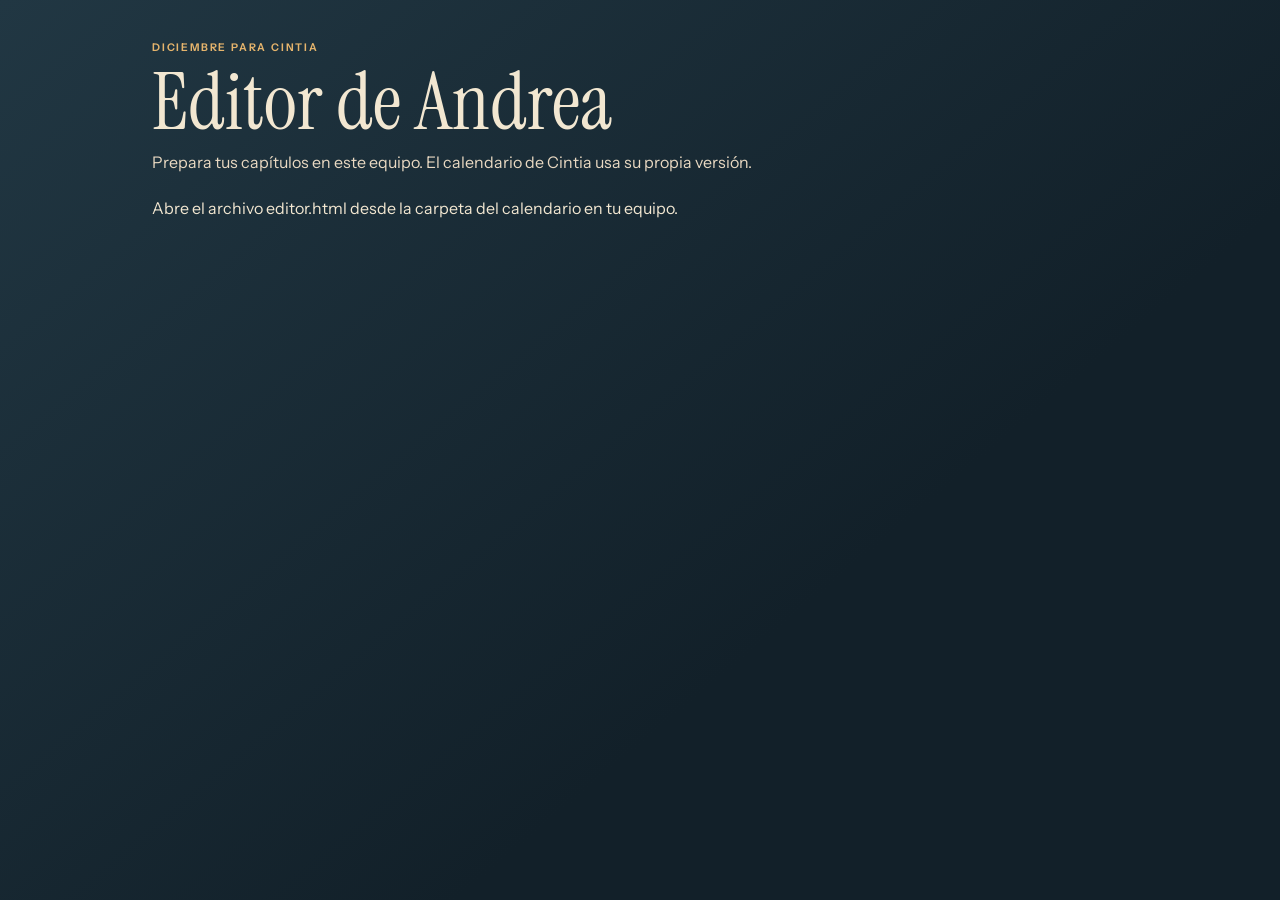
==== CalendarioAdvientoHP/editor.html @ f801d8d7 "Import original Advent calendar project" ====
<!doctype html>
<html lang="es">
<head>
  <meta charset="utf-8">
  <meta name="viewport" content="width=device-width, initial-scale=1">
  <meta name="robots" content="noindex, nofollow">
  <title>Editor de Andrea · Diciembre para Cintia</title>
  <link rel="stylesheet" href="./estilos.css">
  <link rel="stylesheet" href="./experiencias.css">
  <link rel="stylesheet" href="./acabado.css">
  <link rel="stylesheet" href="./editor.css">
  <script defer src="./escape-room.js"></script>
  <script defer src="./calendario-publicado.js"></script>
  <script defer src="./recursos-reto.js"></script>
  <script defer src="./campana-prueba.js"></script>
  <script defer src="./campana-3946.js"></script>
  <script defer src="./retos-avanzados.js"></script>
  <script defer src="./mecanismos.js"></script>
  <script defer src="./experiencias.js"></script>
  <script defer src="./cerradura-transmisiones.js"></script>
  <script defer src="./campana-mecanismos.js"></script>
  <script defer src="./vista-reto.js"></script>
  <script defer src="./editor.js"></script>
</head>
<body class="pagina-editor">
  <main class="editor">
    <header class="cabecera-editor">
      <p class="fecha">Diciembre para Cintia</p>
      <h1>Editor de Andrea</h1>
      <p>Prepara tus capítulos en este equipo. El calendario de Cintia usa su propia versión.</p>
    </header>
    <p id="solo-local" hidden>Abre el archivo editor.html desde la carpeta del calendario en tu equipo.</p>
    <div id="editor-local" hidden>
      <section class="panel-editor">
        <h2 id="espacio-activo">Mis borradores</h2>
        <div class="acciones-editor">
          <button class="control-reto principal" type="button" id="cargar-historia">Cargar historia del huevo · campaña actual</button>
          <button class="control-reto" type="button" id="actualizar-retos-41314">Actualizar días 4, 13 y 14 al nuevo diseño</button>
          <button class="control-reto principal" type="button" id="cargar-campana">Cargar escape room de prueba</button>
          <button class="control-reto principal" type="button" id="cargar-3946">Cargar campaña 3946 · versión 2</button>
          <button class="control-reto principal" type="button" id="cargar-mecanismos">Cargar campaña de mecanismos · versión 3</button>
          <button class="control-reto principal" type="button" id="cargar-caja">Cargar La caja de Adviento · versión 4</button>
          <button class="control-reto principal" type="button" id="cargar-transmisiones">Cargar cerradura de transmisiones · versión 5</button>
          <button class="control-reto" type="button" id="actualizar-dia-8">Aplicar cuadro eléctrico al día 8</button>
          <button class="control-reto" type="button" id="volver-borradores" hidden>Volver a mis borradores</button>
          <button class="control-reto" type="button" id="copiar-dia-uno" hidden>Usar una copia de mi día 1</button>
        </div>
        <label id="selector-copias" hidden>Respaldos importados <select id="copias"></select></label>
      </section>
      <section class="panel-editor" id="experiencias-editor">
        <h2>La caja y el habitante</h2>
        <p>Estas pruebas usan el borrador abierto y guardan su avance por separado del calendario de Cintia.</p>
        <form id="formulario-experiencias">
          <fieldset>
            <legend>La búsqueda del huevo</legend>
            <label><input type="checkbox" name="historiaActiva"> Mostrar la historia al entrar por primera vez</label>
            <label>Título de la introducción <input name="historiaTitulo"></label>
            <label>Texto de la introducción <textarea name="historiaTexto" rows="9"></textarea></label>
            <p class="ayuda">Separa los párrafos con una línea en blanco. La introducción puede releerse sin borrar los retos.</p>
            <label>Botón de la introducción <input name="historiaBoton"></label>
            <label>Revelación tras confirmar el paquete <textarea name="revelacion" rows="2"></textarea></label>
          </fieldset>
          <label><input type="checkbox" name="introduccion"> Mostrar la caja al entrar por primera vez</label>
          <label><input type="checkbox" name="final"> Activar el habitante después del reto del día 24</label>
          <label>Texto de la nota <textarea name="nota" rows="2"></textarea></label>
          <label>Pista del escondite <textarea name="pista" rows="2"></textarea></label>
          <label>Código de confirmación del paquete <input name="codigo" required></label>
          <label>Mensaje final <input name="mensaje"></label>
          <label><input type="checkbox" name="permitirNombre"> Permitir poner nombre a la criatura</label>
          <button class="control-reto" type="submit">Guardar configuración y borrador</button>
        </form>
        <div class="acciones-editor">
          <button class="control-reto" type="button" id="probar-introduccion">Probar introducción</button>
          <button class="control-reto" type="button" id="probar-dia-1">Probar día 1</button>
          <label>Inicio del final <select id="inicio-final"><option value="antes">Antes de introducir la combinación</option><option value="despues">Justo después de acertarla</option><option value="paquete">Confirmación del paquete</option></select></label>
          <button class="control-reto" type="button" id="probar-final">Probar final del día 24</button>
          <button class="control-reto" type="button" id="reiniciar-experiencia">Reiniciar previsualización</button>
          <label><input type="checkbox" id="reducir-movimiento-pruebas"> Reducir movimiento en las pruebas</label>
        </div>
      </section>
      <nav class="dias-editor" aria-label="Elegir capítulo">
        <div id="dias-editor"></div>
        <p id="resumen-capitulos"></p>
      </nav>
      <section class="panel-editor" id="edicion">
        <form id="formulario-editor">
          <div class="encabezado-panel">
            <h2 id="dia-editor"></h2>
            <label class="marcar-listo"><input type="checkbox" name="listo"> Marcar como listo</label>
          </div>
          <label>Título <input name="titulo"></label>
          <label>Instrucciones <textarea name="instrucciones" rows="3"></textarea></label>
          <div class="columnas">
            <label>Tipo de prueba <select name="tipo"></select></label>
            <label>Pregunta (opcional) <input name="pregunta"></label>
          </div>
          <div data-tipo="escrita">
            <label>Respuestas válidas, una por línea <textarea name="respuestas" rows="3"></textarea></label>
            <p class="ayuda">Los códigos conservan los ceros iniciales. Se admiten variaciones de tildes, mayúsculas y espacios.</p>
          </div>
          <div data-tipo="opciones" hidden>
            <label>Opciones, una por línea <textarea name="opciones" rows="3"></textarea></label>
            <label>Opción correcta <select name="correcta"></select></label>
          </div>
          <div data-tipo="ordenar" hidden>
            <label>Piezas en el orden correcto, una por línea <textarea name="orden" rows="4"></textarea></label>
          </div>
          <div data-tipo="combinacion" hidden>
            <label>Combinación válida <input name="combinacion" spellcheck="false"></label>
          </div>
          <div id="configuracion-especial" hidden>
            <div id="parametros-juego"></div>
            <label>Configuración del juego (JSON) <textarea name="configuracion" rows="12" spellcheck="false"></textarea></label>
            <p class="ayuda">Edita las fichas, filas, movimientos, palabra o frase, fallos, valores lunares, agujeros o fotogramas. Las posiciones iniciales del ahorcado empiezan en 0. Los agujeros y soluciones de nonograma usan 1 y 0. Las pistas del nonograma se generan al previsualizar.</p>
            <label>Respuestas válidas para este juego, una por línea <textarea id="respuestas-especiales" rows="2"></textarea></label>
          </div>
          <label>Normalización de la respuesta <select name="normalizacion"><option value="">Texto habitual</option><option value="frase">Ignorar también puntuación</option></select></label>
          <details class="detalle-editor">
            <summary>Material de apoyo</summary>
            <label>Dibujo del reto <select name="recursoTipo"></select></label>
            <label id="campo-recurso">Datos del dibujo <textarea name="recursoDatos" rows="4" aria-describedby="ayuda-recurso"></textarea><span class="ayuda" id="ayuda-recurso"></span></label>
            <label>Texto de apoyo <textarea name="apoyo" rows="3"></textarea></label>
            <div class="columnas">
              <label>Ruta de la imagen <input name="imagen" placeholder="./medios/foto.jpg"></label>
              <label>Descripción de la imagen <input name="alt"></label>
            </div>
            <label>Ruta del audio <input name="audio" placeholder="./medios/nota.mp3"></label>
            <label>Transcripción desplegable <textarea name="transcripcion" rows="2"></textarea></label>
            <p class="ayuda">Copia tus archivos en una carpeta junto a index.html. Escribe rutas relativas como las del ejemplo.</p>
          </details>
          <details class="detalle-editor">
            <summary>Pistas y evidencias</summary>
            <label>Pistas, una por línea <textarea name="pistas" rows="4"></textarea></label>
            <p class="ayuda">Se revelan en orden. Usa la última línea para una pista más explícita.</p>
            <div class="columnas">
              <label>Título de la evidencia que se gana <input name="evidenciaTitulo"></label>
              <label>Qué dice la evidencia <textarea name="evidenciaTexto" rows="2"></textarea></label>
            </div>
            <label>Dibujo del cuaderno <select name="evidenciaDibujo"></select></label>
            <label id="campo-evidencia">Datos del dibujo del cuaderno <textarea name="evidenciaDatos" rows="3" aria-describedby="ayuda-evidencia"></textarea><span class="ayuda" id="ayuda-evidencia"></span></label>
            <fieldset class="dependencias">
              <legend>Evidencias que se consultan en este reto</legend>
              <div id="lista-evidencias"></div>
            </fieldset>
          </details>
          <label>Mensaje de acierto <textarea name="acierto" rows="2"></textarea></label>
          <details class="detalle-editor">
            <summary>Historia de este día</summary>
            <label>Contexto previo (en las instrucciones) <textarea name="contexto" rows="2"></textarea></label>
            <label>Transición al resolver <textarea name="transicion" rows="3"></textarea></label>
            <label>Título del descubrimiento importante (opcional) <input name="descubrimientoTitulo"></label>
            <label>Nota del descubrimiento (opcional) <textarea name="descubrimientoTexto" rows="4"></textarea></label>
            <p class="ayuda">La transición sustituye al mensaje de acierto; la llave y la evidencia se presentan una sola vez. El cuaderno guarda la transición y la nota, en orden por día.</p>
          </details>
          <label id="campo-premio" hidden>Premio o escondite <textarea name="premio" rows="3"></textarea></label>
          <ul id="avisos-dia" class="avisos"></ul>
          <div class="acciones-editor">
            <button class="control-reto principal" type="submit">Guardar borrador</button>
            <button class="control-reto" type="button" id="previsualizar">Previsualizar día</button>
          </div>
        </form>
      </section>

      <section class="panel-editor" id="pruebas">
        <h2>Probar la historia</h2>
        <p>Abre la casa con una fecha simulada y un cuaderno de prueba.</p>
        <form id="formulario-prueba" class="acciones-editor">
          <label>Fecha simulada <input id="fecha-prueba" type="date" value="2026-12-01" required></label>
          <button class="control-reto principal" type="submit">Jugar campaña</button>
          <button class="control-reto" type="button" id="reiniciar-prueba">Reiniciar progreso de prueba</button>
        </form>
        <iframe id="casa-prueba" title="Calendario en modo de prueba" hidden></iframe>
      </section>

      <section class="panel-editor">
        <h2>Respaldo y publicación</h2>
        <p>El respaldo guarda textos y rutas. Lleva contigo la carpeta de archivos multimedia.</p>
        <div class="acciones-editor">
          <button class="control-reto" type="button" id="exportar">Exportar respaldo</button>
          <button class="control-reto" type="button" id="importar">Importar respaldo como copia</button>
          <input id="archivo-respaldo" type="file" accept=".json,application/json" hidden>
          <button class="control-reto principal" type="button" id="preparar">Preparar versión para Cintia</button>
        </div>
        <details class="detalle-editor" id="revision-publicacion">
          <summary>Revisar capítulos y dependencias</summary>
          <ul id="avisos-publicacion" class="avisos"></ul>
        </details>
        <details class="detalle-editor">
          <summary>Respaldo en texto</summary>
          <p>También puedes copiar el respaldo o pegar uno para importarlo como copia.</p>
          <button class="control-reto" type="button" id="ver-respaldo">Mostrar respaldo actual</button>
          <label>Contenido del respaldo <textarea id="texto-respaldo" rows="6" spellcheck="false"></textarea></label>
          <button class="control-reto" type="button" id="importar-texto">Importar este texto como copia</button>
        </details>
      </section>

      <p id="estado-editor" class="estado-editor" role="status"></p>

      <dialog id="vista-previa" aria-labelledby="titulo-vista">
        <form class="barra-tarjeta" method="dialog">
          <span class="fecha" id="dia-vista"></span>
          <button class="cerrar" aria-label="Cerrar vista previa" autofocus>×</button>
        </form>
        <h2 id="titulo-vista"></h2>
        <div id="contenido-vista"></div>
      </dialog>
    </div>
  </main>
</body>
</html>
---- CalendarioAdvientoHP/estilos.css ----
@font-face {
  font-family: "Instrument Serif";
  src: url("./fuentes/instrument-serif.ttf") format("truetype");
  font-display: swap;
}

@font-face {
  font-family: "Instrument Serif";
  src: url("./fuentes/instrument-serif-italica.ttf") format("truetype");
  font-style: italic;
  font-display: swap;
}

@font-face {
  font-family: "Instrument Sans";
  src: url("./fuentes/instrument-sans.ttf") format("truetype");
  font-weight: 400 700;
  font-display: swap;
}

:root {
  color-scheme: dark;
  --noche: #111d29;
  --marfil: #f4e6cf;
  --ambar: #f4c17c;
  --verde: #253d36;
  --tinta: #252a23;
  --serif: "Instrument Serif", Georgia, serif;
  --sans: "Instrument Sans", system-ui, sans-serif;
  --fibra: repeating-linear-gradient(105deg, #fff07a0c 0 1px, transparent 1px 5px, #1d140a0d 5px 6px, transparent 6px 11px);
  --giro: cubic-bezier(.21, .75, .22, 1);
}

* { box-sizing: border-box; }
[hidden] { display: none !important; }

body {
  min-height: 100svh;
  margin: 0;
  color: var(--marfil);
  background:
    radial-gradient(ellipse at 70% 27%, #324352 0%, transparent 57%),
    linear-gradient(145deg, #172533, #101922 74%);
  font: 1rem/1.55 var(--sans);
}

button { font: inherit; color: inherit; cursor: pointer; }

button:focus-visible, a:focus-visible, summary:focus-visible {
  outline: 2px solid #f8d093;
  outline-offset: 4px;
}

h1, h2, p { margin: 0; }
h1, h2 { font-family: var(--serif); font-weight: 400; }

.fecha {
  font-size: .66rem;
  font-weight: 650;
  letter-spacing: .17em;
  text-transform: uppercase;
}

#portada {
  min-height: 100svh;
  display: grid;
  place-content: center;
  justify-items: center;
  gap: clamp(2.25rem, 6vh, 3.5rem);
  padding: 5rem 1.125rem 4rem;
  overflow: hidden;
  background:
    radial-gradient(circle at 16% 20%, #f5e6bc9c 0 1px, transparent 1.5px),
    radial-gradient(circle at 78% 16%, #e7c9876e 0 1px, transparent 1.5px),
    radial-gradient(circle at 84% 71%, #f5e6bc80 0 1px, transparent 1.5px),
    radial-gradient(circle at 26% 80%, #e7c9876e 0 1px, transparent 1.5px);
}

.sobre {
  position: relative;
  display: grid;
  place-items: center;
  isolation: isolate;
  width: min(31rem, calc(100vw - 2.25rem));
  aspect-ratio: 1.63;
  perspective: 56rem;
  border: 1px solid #c5a87d;
  border-radius: 2px;
  background: var(--fibra), linear-gradient(150deg, #b09570, #e3ca9f);
  box-shadow: 0 1px 0 #563e28, 0 1.35rem 2.5rem #070b11a8;
  transition: transform 560ms var(--giro), opacity 270ms ease 350ms;
}

.sobre > div { position: absolute; inset: 0; }

.sobre .sobre-luz {
  inset: 4% -12% 10%;
  border-radius: 50%;
  opacity: 0;
  z-index: -1;
  background: #ffbd64;
  filter: blur(2.3rem);
  transition: transform 510ms var(--giro), opacity 420ms ease;
}

.sobre .sobre-carta {
  inset: 9% 8% 7%;
  border: 1px solid #f1d6ac;
  background: var(--fibra), linear-gradient(180deg, #fff6df, #ecd5ad);
  transition: transform 520ms var(--giro) 85ms;
}

.sobre-pliegues {
  background: var(--fibra),
    linear-gradient(122deg, #d4ba94, #ecd6b3 54%, #dbc099);
  clip-path: polygon(0 0, 50% 56%, 100% 0, 100% 100%, 0 100%);
}

.sobre-pliegues::after {
  content: "";
  position: absolute;
  inset: 0;
  background: linear-gradient(155deg, #f5e5ca, #e3c6a1 72%, #dcb993);
  clip-path: polygon(0 100%, 50% 30%, 100% 100%);
}

.sobre-solapa {
  transform-origin: center top;
  background: var(--fibra), linear-gradient(180deg, #ebd7b6, #d8b78b);
  clip-path: polygon(0 0, 100% 0, 100% 4%, 52% 63%, 48% 63%, 0 4%);
  transition: transform 560ms var(--giro);
}

.sobre .sobre-frente {
  inset: auto 0 12%;
  display: grid;
  justify-items: center;
  color: #3e3026;
  transition: opacity 220ms ease;
}

.sello {
  display: grid;
  place-items: center;
  width: clamp(1.7rem, 7vw, 2.7rem);
  aspect-ratio: 1;
  border: 1px solid #86433c;
  border-radius: 47% 52% 49% 46%;
  background: radial-gradient(circle at 42% 28%, #9d5148, #63312f);
  box-shadow: inset 0 0 0 3px #e59c6e24, 0 2px 3px #60382661;
  color: #f9d8a3;
  font-size: clamp(.9rem, 3vw, 1.3rem);
}

.sobre h1 { font-size: clamp(2.25rem, 10vw, 4.5rem); line-height: 1.08; }

.boton {
  display: flex;
  align-items: center;
  gap: .85rem;
  min-height: 3rem;
  padding: .6rem 1.05rem .6rem 1.2rem;
  border: 1px solid #c39a68;
  border-radius: 2px;
  background: #162430;
  color: #fff0d6;
  transition: background 160ms ease, opacity 240ms ease, transform 240ms ease;
}

.boton:hover { background: #283b46; }
.boton span { color: var(--ambar); }

.abriendo .sobre { transform: translateY(.6rem) scale(1.035); opacity: 0; }
.abriendo .sobre-solapa { transform: rotateX(171deg); }
.abriendo .sobre-carta { transform: translateY(-57%); }
.abriendo .sobre-luz { transform: scale(1.45); opacity: .76; }
.abriendo .sobre-frente { opacity: 0; }
.abriendo .boton { opacity: 0; transform: translateY(.4rem); pointer-events: none; }

#calendario {
  width: min(76rem, 100%);
  margin-inline: auto;
  padding: clamp(2rem, 6vw, 4.5rem) clamp(.75rem, 4vw, 3rem) 2rem;
  animation: aparecer 460ms var(--giro) both;
}

@keyframes aparecer {
  from { opacity: 0; transform: translateY(.7rem); }
  to { opacity: 1; transform: none; }
}

.introduccion { max-width: 34rem; margin: 0 auto 1.6rem; padding-inline: .45rem; }

.introduccion h1 {
  margin: .42rem 0 .8rem;
  font-size: clamp(3.25rem, 11vw, 6.65rem);
  line-height: .91;
  letter-spacing: -.025em;
}

.introduccion h1:focus { outline: none; }
.introduccion em { color: #edc58f; font-weight: 400; }

.escena {
  isolation: isolate;
  position: relative;
  width: min(100%, 39rem);
  margin: 0 auto;
  padding: 1.2rem clamp(.72rem, 4vw, 2.7rem) 1.9rem;
  background:
    radial-gradient(circle at 17% 5%, #f7e8c1be 0 1px, transparent 1.5px),
    radial-gradient(circle at 88% 15%, #f7e8c1a6 0 1px, transparent 1.5px),
    radial-gradient(circle at 55% 2%, #e5d4aeab 0 1px, transparent 1.5px),
    radial-gradient(circle at 6% 30%, #f7e8c18c 0 1px, transparent 1.5px);
}

.luna {
  position: absolute;
  z-index: -2;
  top: 0;
  right: 9%;
  width: clamp(2.55rem, 8vw, 4.25rem);
  aspect-ratio: 1;
  border-radius: 50%;
  background: var(--fibra), radial-gradient(circle at 38% 26%, #f0dcaf, #b8a882);
  box-shadow: 0 0 2rem #e4c98a36;
}

.casa { position: relative; }
.tejado { position: relative; height: clamp(5.3rem, 17vw, 10.2rem); margin-inline: -.65rem; }

.chimenea {
  position: absolute;
  z-index: -1;
  top: 19%;
  left: 20%;
  width: 8%;
  height: 66%;
  border-top: .28rem solid #f1e3ca;
  background: var(--fibra), repeating-linear-gradient(#714b46 0 .6rem, #543835 .6rem .67rem);
  box-shadow: inset .23rem 0 #e1a77d45, .25rem .1rem 0 #0d181d66;
}

.fronton {
  position: absolute;
  inset: 0;
  display: grid;
  place-items: end center;
  padding-bottom: .8rem;
  background: #eddfc6;
  clip-path: polygon(50% 0, 100% 92%, 100% 100%, 0 100%, 0 92%);
}

.fronton::before, .fronton::after {
  content: "";
  position: absolute;
  clip-path: polygon(50% 0, 100% 100%, 0 100%);
}

.fronton::before {
  inset: .48rem .8rem .25rem;
  background: #95684d;
}

.fronton::after {
  inset: .9rem 1.8rem .55rem;
  background: var(--fibra),
    repeating-linear-gradient(0deg, #3c262b00 0 .48rem, #2a1e2a4d .49rem .54rem),
    linear-gradient(130deg, #764d4a, #4c333b);
}

.fronton span {
  position: relative;
  z-index: 1;
  width: clamp(1.85rem, 7vw, 3.2rem);
  aspect-ratio: 1;
  border: 3px solid #cfa777;
  border-radius: 50%;
  background: linear-gradient(0deg, transparent 47%, #a67751 47% 54%, transparent 54%),
    linear-gradient(90deg, transparent 47%, #a67751 47% 54%, transparent 54%),
    radial-gradient(circle at 42% 62%, #e2a255, #634b3f 79%);
  box-shadow: 0 2px 0 #37232a, 0 0 0 2px #392a2b;
}

.fachada {
  position: relative;
  padding: clamp(.6rem, 2.5vw, 1.4rem) clamp(.53rem, 3vw, 1.75rem) .75rem;
  border: 1px solid #ad896a;
  border-top: .32rem solid #f0e1c7;
  border-bottom: .4rem solid #a7876c;
  background: var(--fibra),
    linear-gradient(90deg, #f1cf9522, transparent 14% 85%, #101b15a6),
    repeating-linear-gradient(0deg, #283e37 0 .65rem, #172d28 .66rem .7rem);
  box-shadow: inset 0 .32rem 0 #7e6850, 0 .75rem 2rem #070d137d;
}

.fachada::before, .fachada::after {
  content: "";
  pointer-events: none;
  position: absolute;
  top: .28rem;
  bottom: 0;
  width: .29rem;
  background: repeating-linear-gradient(0deg, #c5a17c00 0 .68rem, #c5a17c30 .68rem .73rem),
    linear-gradient(90deg, #96765b, #c4a580 50%, #5a4c3c);
}

.fachada::before { left: 0; }
.fachada::after { right: 0; }

.puertas {
  display: grid;
  grid-template-columns: repeat(4, minmax(0, 1fr));
  gap: clamp(.65rem, 2.5vw, 1.1rem) clamp(.35rem, 2.1vw, 1rem);
}

.ventana {
  --borde: #d2ac80;
  --hoja: #375249;
  --cristal: #795b40;
  --cristal-borde: #4d4433;
  position: relative;
  isolation: isolate;
  align-self: end;
  display: grid;
  place-items: center;
  min-width: 44px;
  min-height: 44px;
  height: clamp(3.05rem, 10vw, 4.4rem);
  padding: 0;
  border: 1px solid var(--borde);
  border-radius: .95rem .95rem 2px 2px;
  color: #fff4db;
  background: #1b2522;
  box-shadow: inset 0 0 0 2px #5a4939, 0 3px 3px #101c19b0;
  perspective: 20rem;
}

.ventana::after {
  content: "";
  position: absolute;
  inset: auto -2px -4px;
  height: 4px;
  border-radius: 2px 2px 0 0;
  background: linear-gradient(#eddec2 0 53%, #a78867 54% 80%, #634e3f 81%);
  pointer-events: none;
}

.hueco, .hojas { position: absolute; inset: 3px; border-radius: inherit; }
.hueco {
  background: radial-gradient(ellipse at 50% 64%, #fff0b7 0%, #f5ab52 53%, #6d412c);
  opacity: .35;
  transition: opacity 350ms ease;
}

.hojas { display: flex; }
.hojas span {
  width: 100%;
  border: 2px solid var(--hoja);
  border-radius: inherit;
  transform-origin: left center;
  background:
    linear-gradient(90deg, transparent 47%, #e7c69539 47% 53%, transparent 53%),
    linear-gradient(0deg, transparent 48%, #e7c6953a 48% 53%, transparent 53%),
    radial-gradient(ellipse at 48% 58%, var(--cristal), var(--cristal-borde));
  box-shadow: inset 0 0 0 1px #ccad865c, 1px 1px 2px #0d1513aa;
  transition: transform 455ms var(--giro);
}

.numero {
  z-index: 1;
  display: grid;
  place-items: center;
  min-width: 1.56rem;
  height: 1.56rem;
  padding-inline: .15rem;
  border: 1px solid #caa97d8f;
  border-radius: 2px;
  background: #24342e;
  font-size: clamp(.94rem, 3vw, 1.08rem);
  font-weight: 650;
  font-variant-numeric: tabular-nums;
  line-height: 1;
  pointer-events: none;
  transition: opacity 200ms ease;
}

.estado {
  z-index: 1;
  position: absolute;
  top: 0;
  right: 2px;
  color: #fff3d3;
  font-size: .71rem;
  line-height: 1;
  text-shadow: 0 1px 2px #1b1814, 0 0 3px #1b1814;
  pointer-events: none;
}

.ventana[data-estado="futura"] {
  --borde: #9d8971;
  --hoja: #31413e;
  --cristal: #263739;
  --cristal-borde: #16252b;
  cursor: default;
}

.ventana[data-estado="futura"] .numero { border-style: dashed; color: #ece3d0; }
.ventana[data-estado="abierta"] { --cristal: #a56d40; --cristal-borde: #745236; }
.ventana[data-estado="destacada"] { --cristal: #ffcc7e; --cristal-borde: #ad683a; --borde: #f4d29d; }

@media (hover: hover) {
  .ventana:enabled:hover { --borde: #ffe3ab; --cristal: #dca163; }
}

.ventana.girada { z-index: 2; }
.girada .hojas span { transform: rotateY(-113deg); }
.girada .hueco { opacity: 1; }
.girada .numero, .girada .estado { opacity: 0; }

.ventana:nth-child(21) { grid-column: 1; }
.ventana:nth-child(22) { grid-column: 2 / 4; justify-self: center; width: calc((100% - clamp(.35rem, 2.1vw, 1rem)) / 2); }
.ventana:nth-child(23) { grid-column: 4; }

.ventana.portal {
  grid-column: 2 / 4;
  justify-self: center;
  width: min(100%, 9.75rem);
  height: clamp(4.5rem, 16vw, 7.1rem);
  --hoja: #603934;
  --borde: #d0a676;
  border: 3px double var(--borde);
  border-radius: 46% 46% 2px 2px / 35% 35% 2px 2px;
}

.portal .hojas span { width: 50%; border-radius: 75% 0 0 2px / 38% 0 0 2px; border-width: 3px; }
.portal .hojas span:last-child { border-radius: 0 75% 2px 0 / 0 38% 2px 0; transform-origin: right center; }
.portal .numero { background: #683e37; }
.portal.girada .hojas span:last-child { transform: rotateY(113deg); }
.portal .hueco { box-shadow: 0 0 1.6rem .2rem #fcb46176; }

.escalones {
  width: min(50%, 11rem);
  height: .85rem;
  margin: 0 auto;
  background: repeating-linear-gradient(0deg, #8a725e 0 2px, #d2bea2 2px 5px);
  clip-path: polygon(9% 0, 91% 0, 100% 100%, 0 100%);
}

.suelo {
  position: absolute;
  z-index: -2;
  inset: auto 0 1rem;
  height: 1.4rem;
  border-radius: 50%;
  background: linear-gradient(180deg, #b6c5c3, #566c72);
  box-shadow: 0 .35rem 0 #2e444e, 0 .7rem 2rem #0b141c;
}

.abeto {
  position: absolute;
  z-index: -1;
  bottom: 1.6rem;
  width: clamp(1.6rem, 7vw, 4rem);
  height: clamp(4rem, 17vw, 9rem);
  background: var(--fibra), linear-gradient(100deg, #50665b, #233a34 62%, #162b25);
  clip-path: polygon(50% 0, 76% 35%, 66% 34%, 89% 64%, 77% 63%, 100% 92%, 57% 97%, 57% 100%, 44% 100%, 44% 96%, 0 92%, 23% 63%, 11% 64%, 34% 34%, 24% 35%);
}

.abeto-izquierdo { left: 0; }
.abeto-derecho { right: 0; transform: scale(.78); transform-origin: bottom right; }

.modal-abierto { overflow: hidden; }

dialog {
  width: min(calc(100% - 1.5rem), 34rem);
  max-height: min(calc(100% - 1.5rem), 48rem);
  padding: 0 clamp(1.05rem, 5vw, 2.2rem) clamp(1.4rem, 5vw, 2.2rem);
  border: 1px solid #b39972;
  border-radius: 4px;
  background: var(--fibra), linear-gradient(128deg, #fff4db, #eedcbd);
  color: var(--tinta);
  color-scheme: light;
  box-shadow: 0 .95rem 3rem #0a1119b0, inset 0 0 0 5px #a87f5224;
  overscroll-behavior: contain;
}

dialog[open] {
  animation: sacar-tarjeta 350ms var(--giro) both;
}

dialog::backdrop { background: #09131bcc; animation: velar 350ms ease both; }
.tarjeta-final::backdrop { background: radial-gradient(ellipse at center, #623e2ba6, #111923dd); }

@keyframes velar { from { opacity: 0; } to { opacity: 1; } }
@keyframes sacar-tarjeta {
  from { opacity: 0; transform: translate(var(--origen-x, 0), var(--origen-y, 0)) scale(.15); }
  to { opacity: 1; transform: none; }
}

.barra-tarjeta {
  position: sticky;
  inset-block-start: 0;
  z-index: 2;
  display: flex;
  justify-content: space-between;
  align-items: center;
  gap: .5rem;
  margin: 0 -.3rem .3rem;
  padding: .6rem .3rem .3rem;
  background: #faebd0;
}

.limite-foco {
  position: absolute;
  width: 1px;
  height: 1px;
  overflow: hidden;
  clip-path: inset(50%);
  pointer-events: none;
}

dialog .fecha { color: #745139; }
dialog h2 { margin-bottom: .75rem; color: #463025; font-size: clamp(2.4rem, 8vw, 3.7rem); line-height: .95; }
dialog p { white-space: pre-wrap; }
dialog a { color: #653736; text-underline-offset: .15em; }
dialog :focus-visible { outline-color: #793d34; }

.cerrar {
  display: grid;
  place-items: center;
  width: 44px;
  height: 44px;
  padding: 0;
  border: 1px solid #a58566;
  border-radius: 50%;
  background: #faeed7;
  color: #59382f;
  font-size: 1.5rem;
  line-height: 1;
}

#contenido { display: grid; gap: .95rem; overflow-wrap: anywhere; }
.galeria { display: grid; grid-template-columns: repeat(auto-fit, minmax(min(100%, 11rem), 1fr)); gap: .55rem; }
.galeria img { display: block; width: 100%; aspect-ratio: 4 / 3; object-fit: cover; }
dialog audio, dialog video { display: block; width: 100%; min-width: 0; }
dialog details, .pista { padding: .65rem .85rem; border: 1px solid #bc9b77; background: #d9bb8d32; }
dialog details p, .pista p { margin-top: .35rem; }
dialog summary { cursor: pointer; font-weight: 650; }

@media (min-width: 54rem) {
  #calendario {
    display: grid;
    grid-template-columns: minmax(16rem, .79fr) minmax(0, 1.4fr);
    align-items: start;
    column-gap: clamp(1rem, 4vw, 4.5rem);
    padding-top: 3.1rem;
  }
  .introduccion { margin: clamp(3.2rem, 13vh, 8rem) 0 0; }
  .introduccion h1 { font-size: clamp(3.85rem, 7vw, 6.3rem); }
  .introduccion em { font-size: .85em; white-space: nowrap; }
  #abrir-cuaderno { grid-column: 2; }
}

@media (prefers-reduced-motion: reduce) {
  *, *::before, *::after { animation-duration: 0s !important; transition-duration: 0s !important; transition-delay: 0s !important; }
}

/* Retos, llaves y cuaderno */
#abrir-cuaderno { margin-inline: auto; min-height: 44px; }
.ventana[data-estado="sin-llave"] {
  --hoja: #423d40;
  --cristal: #3e3b49;
  --cristal-borde: #252834;
  cursor: default;
}
.ventana[data-estado="resuelta"] { --cristal: #87623d; --cristal-borde: #475441; }
.ventana[data-estado="resuelta"] .numero { background: #294539; }
.ventana[data-estado="abierta"] { --cristal: #d3a165; --cristal-borde: #875237; }

.control-reto {
  min-height: 44px;
  min-width: 44px;
  padding: .45rem .75rem;
  border: 1px solid #987b5c;
  border-radius: 3px;
  background: #faefd9;
  color: #3c3329;
  font-weight: 600;
}
.control-reto.principal { background: #2b473a; color: #fff3d7; border-color: #2b473a; }
.control-reto:disabled, .control-reto[aria-disabled="true"] { opacity: .58; cursor: default; }
.form-reto { display: grid; gap: .55rem; justify-items: start; }
.form-reto > label, .opciones-reto, .piezas-reto { width: 100%; }
.form-reto label { font-weight: 600; }
.form-reto input[type="text"] {
  display: block;
  width: 100%;
  min-height: 44px;
  margin-top: .3rem;
  padding: .45rem .6rem;
  border: 1px solid #987b5c;
  border-radius: 3px;
  background: #fff8e9;
  color: #2b3029;
  font: inherit;
}
.opciones-reto { min-width: 0; margin: 0; padding: .35rem .55rem; border: 1px solid #b49472; }
.opciones-reto legend { padding-inline: .25rem; font-weight: 600; }
.opciones-reto label { display: flex; align-items: center; gap: .55rem; min-height: 44px; cursor: pointer; }
.opciones-reto input { accent-color: #284839; }
.piezas-reto { display: grid; gap: .4rem; padding-left: 1.3rem; margin: .2rem 0; }
.piezas-reto li { padding: .35rem; border: 1px solid #bd9b74; background: #fff3dc; }
.piezas-reto li span { display: block; margin-bottom: .3rem; }
.piezas-reto button { margin-right: .25rem; }
.foto-reto { display: block; max-width: 100%; max-height: 55svh; object-fit: contain; }
.apoyo-reto, .pistas-reto, .resultado-reto, .evidencia {
  padding: .7rem .85rem;
  border: 1px solid #bc9b77;
  background: #d9bb8d32;
  white-space: pre-wrap;
  overflow-wrap: anywhere;
}
.resultado-reto { background: #c8d4b566; border-color: #778d6b; }
.resultado-reto > * + * { margin-top: .6rem; }
.pistas-reto ol:empty, .feedback-reto:empty { display: none; }
.pistas-reto ol { padding-left: 1.25rem; }
.pistas-reto ol li + li { margin-top: .4rem; }
.pistas-reto .control-reto { margin-top: .5rem; }
.pistas-reto h3, .resultado-reto h3, .evidencia h3 { margin: 0; font-size: 1.1rem; }
.pregunta-reto { font-weight: 700; }
.feedback-reto { color: #773b38; }
#tarjetas-cuaderno { display: grid; gap: .65rem; }
details .evidencia { margin-top: .5rem; }
.solo-lector {
  position: absolute;
  width: 1px;
  height: 1px;
  overflow: hidden;
  clip-path: inset(50%);
  white-space: nowrap;
}

/* Objetos de papel de la campaña */
.recurso-reto { width: 100%; padding: .65rem; border: 1px solid #b59773; background: #f7ead0; }
.recurso-reto .dibujo-reto { display: block; width: 5.5rem; height: 5.5rem; margin: .1rem auto .6rem; }
.dibujo-reto { width: 3rem; height: 3rem; fill: #e4ca9d; stroke: #5e4936; stroke-width: 2; stroke-linejoin: round; stroke-linecap: round; }
.recurso-conversacion { display: grid; gap: .5rem; }
.fecha-chat { text-align: center; font-size: .85rem; border-block: 1px solid #b59773; padding: .35rem 0; }
.burbuja-reto { padding: .6rem .7rem; max-width: 88%; border: 1px solid #c0aa87; border-radius: .7rem .7rem .7rem 0; background: #fffbec; }
.burbuja-reto:nth-child(odd) { justify-self: end; border-radius: .7rem .7rem 0 .7rem; background: #dae3cd; }
.fichas-reto { display: grid; grid-template-columns: repeat(2, minmax(0, 1fr)); gap: .5rem; }
.ficha-reto { display: grid; grid-template-columns: auto 1fr; align-items: center; gap: .3rem; padding: .5rem; border: 1px solid #a58964; background: #fff4dc; }
.ficha-reto .dibujo-reto { grid-row: span 2; width: 1.7rem; height: 2.5rem; margin: 0; }
.ficha-reto small { font-weight: 700; }
.ficha-reto strong { font-size: 1.25rem; }
.flor-reto { position: relative; width: min(100%, 14.5rem); aspect-ratio: 1; margin: .2rem auto; }
.recurso-reto .flor-reto > svg { width: 100%; height: 100%; fill: #d3ad76; margin: 0; }
.petalo { position: absolute; display: grid; justify-items: center; color: #322d22; background: #f9eed9; border-radius: .4rem; padding: .2rem; min-width: 2.8rem; line-height: 1.15; }
.petalo small { font: 600 .7rem var(--sans); }
.petalo strong { font: 700 1.3rem var(--sans); }
.petalo[data-posicion="1"] { top: 10%; left: 50%; transform: translateX(-50%); }
.petalo[data-posicion="2"] { right: 7%; top: 50%; transform: translateY(-50%); }
.petalo[data-posicion="3"] { bottom: 9%; left: 50%; transform: translateX(-50%); }
.petalo[data-posicion="4"] { left: 7%; top: 50%; transform: translateY(-50%); }
.petalo.marcado { outline: 3px solid #793a32; background: #edd1aa; }
.petalo.marcado::after { content: "◆"; color: #793a32; font-size: 1.3rem; }
.evidencia .recurso-reto { margin-top: .5rem; }
.evidencia .dibujo-reto { width: 3rem; height: 3rem; }
.evidencia .flor-reto .dibujo-reto { width: 100%; height: 100%; }
.cuadricula-reto { display: grid; gap: .3rem; width: 100%; max-width: 23rem; margin: .5rem auto; }
.fila-reto { display: grid; grid-template-columns: repeat(var(--columnas), minmax(0, 1fr)); gap: .3rem; }
.casilla-reto { position: relative; display: grid; place-items: center; min-height: 44px; min-width: 0; padding: .3rem .05rem; font: 600 clamp(.85rem, 4vw, 1.2rem)/1.2 var(--sans); border: 1px solid #ad8f68; background: #fff8e6; }
.casilla-reto.tapada { background: repeating-linear-gradient(45deg, #bea681 0 3px, #d0b992 3px 8px); color: transparent; }
.paso-ruta { position: absolute; top: 1px; right: 2px; font-size: .65rem; color: #783932; }
.recurso-reto > .control-reto { margin-top: .45rem; }
.texto-espejo { font-weight: 650; text-align: center; letter-spacing: .09em; }
.visor-reto { display: flex; flex-wrap: wrap; gap: .3rem; justify-content: center; margin-block: .5rem; }
.visor-reto span { display: grid; place-items: center; min-height: 44px; min-width: 36px; border: 1px solid #795f44; background: #fff7e1; font-weight: 700; font-size: 1.3rem; }
.teclas-reto { display: grid; grid-template-columns: repeat(3, 1fr); gap: .35rem; }
.teclas-reto button:last-child { grid-column: span 2; }
.palabra-reto { letter-spacing: .14em; font-size: clamp(1.1rem, 5vw, 1.6rem); text-align: center; font-weight: 650; }
.nota-reto { white-space: pre-wrap; font: 1rem/1.7 var(--sans); }
.fases-reto { display: grid; grid-template-columns: repeat(4, minmax(0, 1fr)); gap: .25rem; text-align: center; }
.fases-reto figure { margin: 0; min-width: 0; font-size: .65rem; }
.recurso-reto .fases-reto .dibujo-reto { width: 100%; height: auto; margin: 0; max-width: 3.7rem; }
.fases-reto strong { display: block; margin-top: .3rem; font-size: 1.4rem; }
.dibujo-reto.nueva { fill: #394247; }
.dibujo-reto.llena { fill: #f6dfab; }
.dibujo-reto.creciente { fill: #394247; }
.dibujo-reto.menguante { fill: #394247; }
.opciones-reto label:has(.dibujo-reto) { padding: .4rem; border: 1px solid #b59773; margin: .4rem 0; font-size: .95rem; }
.opciones-reto label:has(input:checked) { background: #d4dfc7; outline: 2px solid #456444; }
.piezas-reto li .dibujo-reto { float: right; width: 2.8rem; height: 2.8rem; }
.segmentos-reto { width: 4rem; height: 5rem; padding: .2rem; background: #ead6b0; border: 1px solid #a58a65; }
.segmentos-reto path { fill: none; stroke: #c5b18c; stroke-width: 5; stroke-linecap: square; }
.segmentos-reto .encendido { stroke: #453c30; }
.pasos-reto { display: grid; justify-content: center; }
.comparacion-reto { display: grid; grid-template-columns: repeat(3, minmax(0, 1fr)); gap: .3rem; }
.comparacion-reto figure { margin: .4rem 0; font-size: .75rem; }
.comparacion-reto .segmentos-reto { max-width: 100%; }
.portal-premio { position: relative; display: flex; width: 6rem; height: 5rem; margin: .5rem auto; perspective: 20rem; background: radial-gradient(ellipse, #ffe8a7, #d79b4f); border-radius: 40% 40% 0 0; }
.portal-premio span { width: 50%; border: 2px solid #b39264; background: #6b4438; transform-origin: left; animation: premio-izquierda 900ms var(--giro) both; border-radius: 80% 0 0 0; }
.portal-premio span:last-child { transform-origin: right; border-radius: 0 80% 0 0; animation-name: premio-derecha; }
@keyframes premio-izquierda { to { transform: rotateY(-110deg); } }
@keyframes premio-derecha { to { transform: rotateY(110deg); } }
@media (prefers-reduced-motion: reduce) {
  .portal-premio span { animation: none; transform: rotateY(-110deg); }
  .portal-premio span:last-child { transform: rotateY(110deg); }
}

.nota-reflejada { transform: scaleX(-1); font-size: 1.15rem; font-weight: 650; text-align: center; line-height: 1.6; white-space: pre-wrap; }
.papel-reflejado { padding: .85rem; background: #fff7e3; border: 1px solid #a48762; }
.juego-especial { width: 100%; min-width: 0; display: grid; gap: .7rem; }
.juego-especial label { display: block; font-weight: 600; }
.juego-especial textarea, .juego-especial select {
  width: 100%; min-height: 44px; padding: .45rem; color: #292f27; background: #fff7e6;
  border: 1px solid #9e825f; border-radius: 3px; font: inherit;
}
.fichas-anagrama, .huecos-anagrama { display: grid; grid-template-columns: repeat(auto-fit, minmax(44px,1fr)); gap: .3rem; }
.fichas-anagrama button, .huecos-anagrama button { padding: .3rem; }
.huecos-anagrama button { background: #e6d1ab; }
.palabra-ahorcado { display: flex; flex-wrap: wrap; gap: .2rem; }
.palabra-ahorcado span { width: 1.55rem; min-height: 2rem; display: grid; place-items: center; border-bottom: 2px solid #997b59; font-weight: 700; }
.palabra-ahorcado { gap:.65rem .8rem; }
.palabra-ahorcado .grupo-ahorcado { display:flex; flex-wrap:wrap; gap:.15rem; width:max-content; max-width:100%; min-height:0; border:0; }
.letra-ahorcado { display:grid; place-items:center; width:1.25rem; min-height:2rem; border-bottom:2px solid #997b59; font-style:normal; font-weight:700; }
.letra-ahorcado.signo-ahorcado { width:.5rem; border:0; }
.teclado-letras { display: grid; grid-template-columns: repeat(auto-fit,minmax(44px,1fr)); gap: .25rem; }
.teclado-letras button { padding: .25rem; }
.luces-ahorcado { display: flex; flex-wrap: wrap; gap: .35rem; color: #926222; font-size: 1.4rem; }
.juego-ascensor > svg { width: 6rem; height: 7rem; margin: 0 auto; }
.visor-ascensor { display: block; width: 5rem; padding: .5rem; margin: auto; text-align: center; font-size: 1.7rem; border: 2px solid #9a7b52; background: #24372e; color: #f2d3a4; }
.libreta-ascensor { margin: 0; padding-left: 1.45rem; }
.libreta-ascensor li { padding: .45rem 0 .8rem; border-bottom: 1px solid #c3a47c; }
.libreta-ascensor label { margin-top: .3rem; }
.ruedas-lunares { display: grid; grid-template-columns: repeat(2,minmax(0,1fr)); gap: .6rem; }
.ruedas-lunares .recurso-reto { padding: .25rem; }
.ruedas-lunares .fases-reto { display: block; }
.ruedas-lunares .fases-reto figure { font-size: .8rem; }
.expresion-lunar { display: flex; flex-wrap: wrap; gap: .2rem; align-items: center; justify-content: center; }
.expresion-lunar .recurso-reto { width: 3.5rem; padding: .1rem; border: 0; }
.expresion-lunar .fases-reto { display: block; }
.expresion-lunar .fases-reto figcaption { font-size: .65rem; }
.tablero-scroll { max-width: 100%; min-width: 0; overflow-x: auto; padding-bottom: .6rem; overscroll-behavior-inline: contain; }
.tablero-grande { display: grid; grid-template-columns: repeat(var(--columnas),44px); gap: 3px; width: max-content; background: #cfb78e; padding: 4px; }
.casilla-grande { display: grid; place-items: center; width: 44px; min-height: 44px; padding: .1rem; border: 1px solid #9c805c; background: #fff7e6; color: #282e25; font-size: 1rem; font-weight: 650; position: relative; }
.casilla-grande[aria-pressed="true"] { background: #d0dfbd; outline: 2px solid #395d3c; outline-offset: -3px; }
.casilla-grande[data-marca="1"] { background: #33483c; color: #f9e3be; }
.casilla-grande[data-marca="2"] { color: #8e4535; }
.casilla-grande.pista-nonograma { opacity: 1; color: #483a2b; border: 0; font-size: .78rem; white-space: pre-wrap; }
.papel-perforado .casilla-grande { background: #c3a57a; border: 1px solid #8e714e; }
.papel-perforado [data-agujero="true"] { background: #fbefd6; border-radius: 50%; box-shadow: inset 2px 2px 2px #684b3544; }
.casilla-grande.tapada { color: transparent; background: #c3a57a; }
.selector-piezas { display: flex; flex-wrap: wrap; gap: .35rem; }
.selector-piezas [aria-pressed="true"] { background: #344e3e; color: #fff1d4; }
.piezas-perforado { min-width: 0; }
.piezas-perforado.juntas { display: grid; grid-template-columns: repeat(auto-fit,minmax(min(100%,25rem),1fr)); gap: .7rem; }
.piezas-perforado section { min-width: 0; }
.itinerario { margin: 0; padding-left: 1.45rem; }
.itinerario li { padding: .2rem 0; }
.visor-fragmentos { display: grid; place-items: center; }
.visor-fragmentos .segmentos-reto { width: 7rem; height: 8.5rem; }
.visor-fragmentos[data-color="ámbar"] .encendido { stroke: #8a4a10; }
.visor-fragmentos[data-color="azul"] .encendido { stroke: #205d87; }
.visor-fragmentos[data-color="verde"] .encendido { stroke: #285d3b; }
.ayuda-fotogramas { display: flex; gap: .5rem; flex-wrap: wrap; }
.ayuda-fotogramas p { width: 100%; }

/* Cuadro eléctrico */
.cuadro-electrico {
  display: grid;
  grid-template-columns: repeat(3,minmax(0,1fr));
  gap: .65rem;
  padding: .85rem;
  border: 5px double #9f8058;
  border-radius: .5rem;
  background:
    radial-gradient(circle at 5px 5px,#cdb68e 0 2px,#443b2f 2px 4px,transparent 4px),
    radial-gradient(circle at calc(100% - 5px) calc(100% - 5px),#cdb68e 0 2px,#443b2f 2px 4px,transparent 4px),
    linear-gradient(125deg,#4b5044,#202e2a);
  box-shadow: inset 0 0 0 3px #18261f, 0 4px 0 #6e604c;
}
.cuadro-electrico button {
  position: relative; display: grid; justify-items: center; align-content: center;
  min-width: 44px; min-height: 94px; padding: .25rem .1rem; gap: .12rem;
  border: 1px solid #b4a17e; border-radius: .45rem; background: #1d2b28; color: #fff1d8;
}
.cuadro-electrico .numero-interruptor { font-size: .8rem; line-height: 1; }
.bombilla-electrica {
  width: 36px; height: 36px; fill: none; stroke: #cabda4; stroke-width: 2;
}
.bombilla-electrica .vidrio { fill: #59655c; transition: fill 160ms ease, filter 160ms ease; }
.cuadro-electrico .encendida .vidrio { fill: #ffd08b; filter: drop-shadow(0 0 3px #edb15c); }
.cuadro-electrico .seleccionado { box-shadow: inset 0 0 0 3px #efd6aa; outline: 2px dashed #efd6aa; outline-offset: 2px; }
.cuadro-electrico .marca-interruptor { position: absolute; right: .18rem; top: .1rem; font-size: .8rem; }
.estado-luz { font-size: .62rem; font-weight: 500; line-height: 1.2; }
.contador-electrico { font-weight: 650; }
.aviso-electrico:empty { display: none; }
.ejemplo-electrico {
  display: grid; grid-template-columns: repeat(3,2.5rem); gap: .3rem; justify-content: center; margin-top: .65rem;
}
.ejemplo-electrico span { display: grid; place-items: center; min-height: 2.5rem; border: 1px solid #a28d70; color: #6a604e; }
.ejemplo-electrico .afectada { background: #e3c38e; color: #342e24; border: 2px solid #644f36; }
.ejemplo-electrico .centro { outline: 2px dashed #415d45; outline-offset: 2px; }
.config-luces { display: grid; grid-template-columns: repeat(3,minmax(0,1fr)); gap: .35rem; margin: .45rem 0; border: 1px solid #ad9370; }
.config-luces label { display: flex !important; align-items: center; justify-content: center; gap: .5rem; min-height: 44px; border: 1px solid #b99c76; }
@media (prefers-reduced-motion: reduce) {
  .bombilla-electrica .vidrio { transition: none; }
}

/* Mecanismos de invierno */
.mecanismo { display:grid; gap:.75rem; width:100%; min-width:0; }
.pantalla-mecanismo { min-width:0; display:grid; gap:.7rem; }
.controles-mecanismo,.herramientas-mecanismo { display:flex; flex-wrap:wrap; gap:.45rem; }
.aviso-mecanismo:empty { display:none; }
.tablero-tuberias { display:grid; grid-template-columns:repeat(var(--lado),minmax(44px,1fr)); gap:3px; min-width:240px; background:#c3ae8d; padding:4px; }
.tablero-tuberias button { position:relative; min-width:44px; min-height:66px; padding:0; background:#ede0c7; border:1px solid #9b825f; border-radius:3px; }
.tablero-tuberias button:disabled { cursor:default; opacity:1; box-shadow:inset 0 0 0 3px #756950; }
.pieza-tubo { display:block; width:100%; height:48px; }
.pieza-tubo g { transition:transform 160ms ease; }
.metal-tubo { fill:none; stroke:#71695b; stroke-width:16; stroke-linecap:round; }
.agua-tubo { fill:none; stroke:#9bbccc; stroke-width:8; opacity:0; transition:opacity 180ms ease; }
.mojada .agua-tubo { opacity:1; }
.junta-tubo { fill:#a28e6d; stroke:#514d40; }
.etiqueta-tubo { display:block; min-height:17px; font-size:.6rem; font-weight:650; color:#4b4233; }
.tablero-tuberias .rota { border:2px dashed #843c32; }
.edificio-mantenimiento { display:block; width:min(100%,16rem); max-height:31rem; margin:auto; }
.edificio-mantenimiento text { fill:#403a2e; font:14px var(--sans); }
.fachada-ascensor { fill:#dac49e; stroke:#7e6749; stroke-width:3; }
.planta-linea { stroke:#a18c6b; }
.edificio-mantenimiento .planta-bloqueada { fill:#8b3c31; font-size:22px; }
.chimenea-destino { fill:#9f6651; stroke:#624b38; stroke-width:2; }
.edificio-mantenimiento .etiqueta-destino { font-size:9px; }
.cabina-mantenimiento { transition:transform 200ms ease; fill:#345345; stroke:#f8dba0; stroke-width:2; }
.visores-diagnostico { display:grid; grid-template-columns:repeat(2,minmax(0,1fr)); gap:.7rem; }
.visores-diagnostico article { padding:.5rem; border:1px solid #b09570; background:#f3e4c7; }
.visores-diagnostico h3 { margin:0 0 .3rem; font-size:1rem; }
.visores-diagnostico .segmentos-reto { display:block; margin:auto; width:4.7rem; height:5.3rem; }
.diagnostico-segmentos { display:flex; flex-wrap:wrap; align-items:center; gap:.25rem; font-size:.7rem; margin-top:.4rem; }
.diagnostico-segmentos .segmentos-reto { width:2.6rem; height:3rem; margin:0; }
.segmentos-reto .averiado { stroke:#9d3f30; stroke-dasharray:3 4; }
.cifras-referencia { display:grid; grid-template-columns:repeat(5,minmax(0,1fr)); gap:.3rem; }
.cifras-referencia figure { margin:0; text-align:center; }
.cifras-referencia svg { width:100%; }
.laberinto-anillos { display:block; width:100%; max-width:27rem; margin:auto; background:#dac9a6; border:2px solid #8b7652; border-radius:50%; }
.anillo-giratorio { transform-origin:180px 180px; transition:transform 180ms ease; }
.bolita-anillos { fill:#b75032; stroke:#fff0c5; stroke-width:2; transition:cx 150ms ease,cy 150ms ease; }
.control-anillo { display:flex; width:100%; align-items:center; gap:.5rem; }
.control-anillo span { flex:1; }
.engranajes-svg { display:block; width:100%; background:#e2d0ad; border:1px solid #9d835d; }
.rueda-dentada { transition:transform 180ms ease; }
.rueda-dentada polygon { fill:#b79868; stroke:#5a5140; stroke-width:2; }
.centro-engranaje { fill:#ecdbb7; stroke:#79694a; stroke-width:2; }
.marca-engranaje { stroke:#783a2b; stroke-width:7; stroke-linecap:round; }
.fondo-muesca-fija { fill:none; stroke:#fff3d4; stroke-width:10; stroke-linecap:round; }
.muesca-fija { fill:none; stroke:#783a2b; stroke-width:4; stroke-linecap:butt; }
.union-marcas { stroke:#783a2b; stroke-width:4; }
.estado-marca-engranaje { text-anchor:middle; font:650 12px var(--sans); fill:#4a4232; }
.objetivo-engranaje.alineado .fondo-muesca-fija { stroke:#dce7ce; }
.etiqueta-engranaje { text-anchor:middle; font:15px var(--sans); fill:#463b2d; }
.tapa-espejo { display:flex; align-items:center; gap:.5rem; padding:.5rem; border:1px solid #a78c62; }
.tapa-espejo svg { width:2.8rem; height:2.8rem; }
.discos-vitral,.modelos-vitral { display:grid; grid-template-columns:repeat(2,minmax(0,1fr)); gap:.6rem; }
.discos-vitral>div,.modelos-vitral>div { padding:.4rem; text-align:center; border:1px solid #ad9470; }
.discos-vitral button[aria-pressed="true"] { background:#395442; color:#fff0cf; }
.disco-vitral { display:block; width:100%; max-width:8rem; margin:.4rem auto; transition:transform 160ms ease; }
.giro-disco { display:flex; justify-content:center; gap:.3rem; }
.giro-disco button { min-width:44px; }
.modelos-vitral button { width:100%; font-size:.83rem; }
.lampara-vitral { padding:.6rem; border:2px solid #ad8b52; background:#e9d5a9; text-align:center; }
.lampara-vitral .disco-vitral { width:8rem; }
.comparacion-vitral { display:grid; grid-template-columns:repeat(2,minmax(0,1fr)); gap:.5rem; }
.comparacion-vitral>div { padding:.4rem; border:1px solid #ad8b52; text-align:center; background:#e9d5a9; font-size:.8rem; }
.comparacion-vitral .disco-vitral { width:min(100%,5rem); margin:.15rem auto; }
.mecanismo-vitral .discos-vitral { margin-top:.5rem; }
.mecanismo-vitral .discos-vitral .disco-vitral { width:3.5rem; margin:0 auto; }
.marco-disco { position:relative; padding-top:5px; }
.marco-disco::before { content:'▾'; position:absolute; top:-6px; left:calc(50% - .25rem); z-index:1; color:#5e4325; }
.posicion-disco,.contador-vitral { display:block; font-size:.8rem; text-align:center; }
.mecanismo-vitral label { display:grid; gap:.3rem; margin-bottom:.4rem; }
.mecanismo-vitral select { width:100%; min-height:44px; font:inherit; padding:.4rem; background:#fff5de; color:#263b30; border:1px solid #9b825b; }
.mecanismo-vitral .ficha-vitral { display:grid; grid-template-columns:2.4rem minmax(0,1fr); align-items:center; gap:.15rem; padding:.3rem; }
.ficha-vitral>button,.ficha-vitral>.posicion-disco { grid-column:1 / -1; }
.mecanismo-vitral .ficha-vitral .disco-vitral { width:2.4rem; }
.ficha-vitral .giro-disco { gap:2px; }
.ficha-vitral .giro-disco button { padding:.2rem; }
.nonograma { grid-template-rows:minmax(var(--alto-pistas,44px),auto); }
.nonograma .pista-nonograma { display:flex; gap:3px; padding:3px; align-items:center; justify-content:center; }
.nonograma .columna-pistas { flex-direction:column; justify-content:end; }
.nonograma .fila-pistas { flex-wrap:wrap; }
.ficha-pista { display:grid; place-items:center; min-width:16px; height:20px; background:#f5e6c7; border:1px solid #a38b65; border-radius:2px; font:650 .8rem/1 var(--sans); }
.herramientas-nonograma { display:flex; flex-wrap:wrap; gap:.35rem; }
.herramientas-nonograma [aria-pressed="true"] { background:#365640; color:#fff0d4; }
.cuadro-electrico { grid-template-columns:repeat(var(--lado-electrico,3),minmax(0,1fr)); position:relative; }
.cables-electricos { position:absolute; inset:0; width:100%; height:100%; pointer-events:none; opacity:.65; }
.cables-electricos path { fill:none; stroke:#e5b370; stroke-width:2.5; stroke-dasharray:5 3; }
.cables-electricos .cable-1 { stroke:#97c4cf; }
.extremo-cable { position:absolute; left:.15rem; top:.15rem; color:#ffd69e; font-size:.6rem; }
.config-luces { grid-template-columns:repeat(var(--lado-electrico,3),minmax(0,1fr)); }
.compartimento-abierto .evidencia { animation:abrir-compartimento 350ms ease both; transform-origin:top; }
@keyframes abrir-compartimento { from {opacity:0;transform:translateY(-.5rem);} to {opacity:1;transform:none;} }
@media(prefers-reduced-motion:reduce){
 .pieza-tubo g,.agua-tubo,.cabina-mantenimiento,.anillo-giratorio,.bolita-anillos,.rueda-dentada,.disco-vitral{transition:none;}
 .compartimento-abierto .evidencia{animation:none;}
}
.nucleo-engranaje { transition:transform 180ms ease; }
.embrague-libre .nucleo-engranaje:last-child .centro-engranaje { stroke-dasharray:5 4; }
.compartimento-espejo { position:relative; min-height:4rem; padding:1rem; border:2px solid #9c815a; background:#e4ca97; perspective:20rem; }
.tapa-compartimento { position:absolute; inset:0; background:#4a5545; display:grid; place-items:center; transform-origin:top; animation:levantar-tapa 500ms ease forwards; }
.tapa-compartimento svg { width:3rem; height:3rem; }
@keyframes levantar-tapa { to {transform:rotateX(105deg);opacity:.2;} }
@media(prefers-reduced-motion:reduce){.nucleo-engranaje{transition:none;}.tapa-compartimento{animation:none;transform:rotateX(105deg);opacity:.2;}}

.control-reto {
  border-radius: .8rem;
  font-size: .92rem;
  border-color: #9a79576b;
}

.control-reto:active:not(:disabled) { filter: brightness(.92); }

dialog details { border-radius: .8rem; }
---- CalendarioAdvientoHP/experiencias.css ----
/* La caja contiene la misma casa interactiva que se ve al terminar la entrada. */
.entrada-caja { min-height:100svh; display:grid; align-content:center; justify-items:center; gap:2rem; padding:5rem 1rem 2rem; background:radial-gradient(ellipse at 50% 30%,#fff8e9,#dfceb0); color:#29443a; overflow:hidden; }
.perspectiva-caja { perspective:1300px; width:min(88vw,31rem,calc(62svh - 4rem)); padding-top:2rem; }
.caja-adviento { position:relative; width:100%; aspect-ratio:1.03; transform:rotateX(10deg); transform-style:preserve-3d; background:#18362d; border:10px solid #24473b; border-bottom:18px solid #102b23; border-radius:5px; box-shadow:0 28px 35px #312d263d,0 4px 5px #23231e66,inset 0 0 10px #0008; }
.interior-caja { position:absolute; inset:0; overflow:hidden; border:7px solid #b09a70; background:radial-gradient(ellipse at 50% 35%,#e4b666,#213c31 75%); box-shadow:inset 0 8px 20px #0009; display:grid; align-items:center; }
 .interior-caja .escena { pointer-events:none; }



.tapa-caja { position:absolute; z-index:3; inset:-10px -10px -2px; transform-origin:50% 0; transform-style:preserve-3d; transition:transform 1.65s cubic-bezier(.3,.15,.2,1) .25s; }
.tapa-exterior,.tapa-interior { position:absolute; inset:0; border:2px solid #9b8251; border-bottom-width:12px; border-radius:5px; backface-visibility:hidden; }
.tapa-exterior { display:grid; place-items:center; background:linear-gradient(135deg,#294d40,#112c23); box-shadow:0 14px 22px #0006,inset 0 0 0 8px #19392e,inset 0 0 0 9px #8c784e; }
.tapa-exterior h1 { color:#d3b77b; font-family:var(--sans); font-weight:400; letter-spacing:.055em; font-size:clamp(1.6rem,6vw,2.6rem); text-shadow:0 1px 1px #000; }
.tapa-interior { transform:rotateX(180deg) translateZ(3px); background:linear-gradient(#a68e65,#d7c49f); box-shadow:inset 0 0 0 10px #244236,inset 0 8px 15px #0004; }
.cierre-metalico { position:absolute; z-index:4; left:calc(50% - 20px); bottom:-20px; width:40px; height:50px; overflow:hidden; text-indent:-999px; border:2px solid #8e774b; border-radius:5px; background:linear-gradient(90deg,#826c43,#e3ce97 45%,#a58d5c); box-shadow:0 4px 4px #0006; transform-origin:50% 0; transition:transform .28s; cursor:pointer; }
.cierre-metalico::after { content:''; position:absolute; left:14px; top:26px; width:8px; height:10px; border-radius:50%; background:#554a34; }
.caja-abierta .cierre-metalico { transform:rotateX(150deg); }
.caja-abierta .tapa-caja { transform:rotateX(96deg); }
.saltar-introduccion { color:#29443a; background:#f7edd9; border-color:#9b845c; }
.repetir-introduccion { display:block; margin:1.2rem auto; color:#e1c99d; background:none; border:0; text-decoration:underline; font:inherit; cursor:pointer; }
.cerradura-mecanica { max-width:29rem; margin:auto; }
.cerradura-mecanica svg { width:100%; display:block; }
.aro-cerradura { transform-origin:140px 140px; transition:transform .22s ease-out; }
.controles-ruedas { display:grid; gap:.5rem; margin-bottom:1rem; }
.controles-ruedas>div { display:grid; grid-template-columns:4.5rem 1fr 1fr; align-items:center; gap:.35rem; }
.controles-ruedas button { padding:.6rem .25rem; min-height:44px; }
.pestillo-control { display:block; width:100%; min-height:48px; touch-action:pan-y; transform:translateX(calc(-1 * var(--arrastre,0px))); background:#c3ad7b; color:#302d23; }
.alineada .pestillo-control { outline:2px solid #46684b; outline-offset:3px; }
.casa-despierta .fachada { animation:casa-despertar 1.1s ease-out; }
@keyframes casa-despertar { 35% { filter:brightness(1.9); box-shadow:0 0 55px #ffd581; } }
.habitante { max-width:30rem; margin:1rem auto; }
.caja-fuerte-habitante { position:relative; padding:1rem; background:linear-gradient(135deg,#3c4b43,#202e2a); border:9px solid #8c7e5e; border-radius:8px; overflow:hidden; perspective:700px; }
.hoja-caja { position:absolute; z-index:3; top:0; bottom:0; width:50%; background:linear-gradient(100deg,#405448,#263b31); border:2px solid #a08b5e; box-shadow:inset 0 0 0 6px #273b31; animation:abrir-hoja 1s forwards; pointer-events:none; backface-visibility:hidden; }
.hoja-izquierda { left:0; transform-origin:left center; --giro:-115deg; }
.hoja-derecha { right:0; transform-origin:right center; --giro:115deg; }
@keyframes abrir-hoja { to { transform:rotateY(var(--giro)); } }
.pantalla-habitante { position:relative; display:grid; place-items:center; aspect-ratio:1.5; overflow:hidden; background:#101d19; box-shadow:inset 0 0 20px #000a; color:#d1efb9; font-family:monospace; border:5px solid #1a2923; }
.pantalla-habitante[data-etapa='0'] { background:#111715; }
.pantalla-habitante:not([data-etapa='0']) { background:repeating-linear-gradient(0deg,#adc6a20a 0 2px,transparent 2px 4px),#203c30; }
.piloto-apagado { position:absolute; bottom:4px; right:8px; color:#7d8a70; }
.arranque-pixel { animation:encender-pixel .8s steps(4); }
@keyframes encender-pixel { 0%,35% { opacity:0; transform:scaleY(.05); } 70% { opacity:.4; } }
.huevo-pixel { width:23%; aspect-ratio:.8; background:#dfdfad; clip-path:polygon(35% 0,65% 0,65% 8%,80% 8%,80% 22%,90% 22%,90% 38%,100% 38%,100% 80%,90% 80%,90% 92%,75% 92%,75% 100%,25% 100%,25% 92%,10% 92%,10% 80%,0 80%,0 38%,10% 38%,10% 22%,20% 22%,20% 8%,35% 8%); position:relative; animation:huevo-mover .35s steps(2) infinite; }
.huevo-pixel::after { content:''; position:absolute; inset:25% 30%; background:#304a41; clip-path:polygon(45% 0,60% 0,45% 35%,80% 35%,45% 65%,70% 65%,30% 100%,35% 60%,50% 60%,20% 38%,40% 38%); animation:grieta 2s steps(3); }
@keyframes huevo-mover { 50% { transform:rotate(6deg); } }
@keyframes grieta { from { opacity:0; clip-path:inset(0 0 100%); } to { opacity:1; } }
.criatura-pixel { position:relative; width:38%; aspect-ratio:1.333; image-rendering:pixelated; animation:criatura-curiosa 3s steps(3) infinite; }
.criatura-pixel i { position:absolute; width:6.3%; height:8.4%; }
@keyframes criatura-curiosa { 25% { transform:translateX(-10%); } 50% { transform:translateX(12%) translateY(-4px); } 75% { transform:translateX(20%); } }
.nota-cayendo { position:absolute; left:65%; top:50%; font-size:2rem; color:#f2dfaa; animation:caer-nota 1.8s steps(8) forwards; }
@keyframes caer-nota { from { transform:translateY(-30px); opacity:0; } to { transform:translateY(55px) rotate(15deg); } }
.nombre-pixel { position:absolute; bottom:5%; max-width:95%; text-align:center; overflow-wrap:anywhere; }
.acciones-habitante { display:grid; gap:.8rem; margin-block:1rem; }
.acciones-habitante label { display:grid; gap:.5rem; }
.acciones-habitante input { width:100%; min-width:0; padding:.7rem; font:inherit; background:#fff7e6; color:#263c31; border:1px solid #9b825b; }
.nota-habitante { padding:1rem; color:#3c3429; background:#f4e6c8; box-shadow:2px 4px 9px #352c2422; overflow-wrap:anywhere; }
.nota-habitante p:last-child { font-weight:650; }
.mision-final { font-size:1.2rem; font-weight:650; }
@media(max-width:360px) { .controles-ruedas>div { grid-template-columns:3.8rem 1fr 1fr; font-size:.85rem; } .entrada-caja { padding-inline:.25rem; } .caja-adviento { border-width:6px; } }
@media(prefers-reduced-motion:reduce) { .tapa-caja,.cierre-metalico,.aro-cerradura { transition:none; } .hoja-caja { animation-duration:.1s; } .criatura-pixel,.huevo-pixel,.huevo-pixel::after,.nota-cayendo,.arranque-pixel,.casa-despierta .fachada { animation:none; } }
#portada.entrada-caja { background:radial-gradient(ellipse at 50% 30%,#fff8e9,#dfceb0); gap:2rem; padding:4rem 1rem 2rem; place-content:initial; align-content:center; }
#portada.entrada-caja[hidden] { display:none; }
.cerradura-mecanica svg rect { transition:x .32s ease-out,width .32s ease-out; }
.casa-despierta:not(#calendario) { padding:1rem; background:radial-gradient(ellipse,#f4d89555,transparent); animation:iluminar-resultado 1s ease-out; }
@keyframes iluminar-resultado { 35% { background-color:#f8dea8; box-shadow:0 0 35px #e3ba6f; } }
@media(prefers-reduced-motion:reduce) { .casa-despierta:not(#calendario) { animation:none; } .cerradura-mecanica svg rect { transition:none; } }
.movimiento-reducido :is(.tapa-caja,.cierre-metalico,.aro-cerradura,.cerradura-mecanica svg rect) { transition:none; }
.movimiento-reducido .hoja-caja { animation-duration:.1s; }
.movimiento-reducido :is(.criatura-pixel,.huevo-pixel,.huevo-pixel::after,.nota-cayendo,.arranque-pixel,.casa-despierta .fachada,.casa-despierta:not(#calendario)) { animation:none; }
html { scrollbar-gutter:stable; }
.selector-transmision { display:grid; grid-template-columns:1fr 1fr; gap:.5rem; margin-block:.7rem; }
.selector-transmision button { min-height:48px; padding:.5rem .25rem; }
.selector-transmision button[aria-pressed='true'] { background:#2e4e3d; color:#fff1ce; outline:2px solid #b39252; outline-offset:2px; }
.conexiones-transmision { padding:.55rem; border:1px solid #aa936b; background:#e9d8b73b; margin-block:.7rem; }
.conexiones-transmision svg { display:block; width:100%; max-width:22rem; margin:auto; }
.conexiones-transmision p { font-size:.86rem; margin:.25rem 0; }
.numero-rueda { fill:#27372e; stroke:#f7e6be; stroke-width:3px; paint-order:stroke; font:750 17px var(--sans); }
.rueda-afectada path { stroke:#fff0a0; stroke-width:17; stroke-dasharray:7 2; }
.demostracion-cerradura { margin-top:1rem; padding:.65rem; border:1px dashed #947a51; }
.demostracion-cerradura button { margin:.25rem .25rem .25rem 0; }
.demostracion-cerradura p { margin:.4rem 0; font-size:.9rem; }
.esquema-transmisiones { margin-block:.75rem; }
.cerradura-transmisiones .controles-ruedas>div { grid-template-columns:4.5rem 1fr 1fr; }
@media(max-width:360px) { .cerradura-transmisiones .controles-ruedas>div { grid-template-columns:3.8rem 1fr 1fr; } }

@media (max-width:600px) {
  dialog { width:calc(100% - .5rem); max-height:calc(100% - .5rem); padding-inline:.75rem; }
  dialog h2 { font-size:1.65rem; line-height:1.1; margin-block:.35rem; }
  .cerradura-transmisiones > svg { max-height:32dvh; margin:auto; }
  .cerradura-transmisiones .selector-transmision { margin-block:.3rem; }
  .cerradura-transmisiones .controles-ruedas { gap:.2rem; margin-bottom:.3rem; }
}

.panel-cerradura {
  display: grid;
  gap: .3rem;
  width: min(100%, 22rem);
  margin: .35rem auto 0;
  padding: .35rem .65rem;
  background: #faefd9aa;
  border: 1px solid #9a795738;
  border-radius: 1rem;
}

.modos-cerradura {
  display: flex;
  justify-content: space-between;
  align-items: center;
  font-weight: 650;
  font-size: .88rem;
}

.cerradura-transmisiones .selector-transmision {
  gap: 0;
  margin: 0;
  padding: 2px;
  border-radius: 99px;
  background: #54402b14;
}

.selector-transmision .control-reto {
  min-height: 44px;
  padding: 0 .4rem;
  border: 0;
  border-radius: 99px;
  background: transparent;
}

.selector-transmision .control-reto[aria-pressed='true'] { outline: none; }
.selector-transmision .control-reto:focus-visible { outline: 2px solid #793d34; outline-offset: -2px; }

.cerradura-transmisiones .controles-ruedas {
  grid-template-columns: repeat(2, minmax(0, 1fr));
  gap: .35rem;
  margin: 0;
}

.cerradura-transmisiones .controles-ruedas > div {
  grid-template-columns: repeat(2, 44px);
  justify-content: center;
  column-gap: .3rem;
  row-gap: 0;
  text-align: center;
}

.cerradura-transmisiones .controles-ruedas span {
  grid-column: 1 / -1;
  font-size: .78rem;
}

.cerradura-transmisiones .controles-ruedas button {
  padding: 0;
  border-radius: 50%;
  font-size: 1.3rem;
  line-height: 1;
}

.panel-cerradura .pestillo-control {
  width: fit-content;
  min-height: 44px;
  justify-self: center;
  border-radius: 99px;
}

.panel-cerradura .estado-cerradura { margin: 0; font-size: .85rem; text-align: center; }
.panel-cerradura .estado-cerradura:empty { display: none; }
.acciones-cerradura { display: flex; justify-content: center; gap: .3rem; }
.acciones-cerradura button { border-color: transparent; background: transparent; font-size: .8rem; }

/* El archivo de la casa acompaña a la caja existente; no añade recursos externos. */
.historia-entrada {
  width: min(650px, calc(100% - 24px));
  max-height: 92svh;
  margin: auto;
  padding: 1.4rem 2rem 0;
  overflow-y: auto;
  overscroll-behavior: contain;
  color: var(--marfil);
  border: 1px solid #b89a6f;
  border-radius: 8px;
  background: radial-gradient(ellipse at 50% 15%, #41524e, transparent 55%), #1b2c32;
  box-shadow: 0 20px 100px #0009;
  animation: llegada-historia .35s ease-out;
}
.historia-entrada::backdrop { background: #08151bd9; backdrop-filter: blur(5px); }
html:has(.historia-entrada[open]) { overflow: hidden; }
.cabecera-historia { display: flex; align-items: center; justify-content: space-between; gap: 12px; }
.sello-historia { color: var(--ambar); font: 600 .68rem/1.5 var(--sans); letter-spacing: .14em; }
.pedestal-historia { max-width: 360px; margin: -.5rem auto 0; }
.pedestal-historia svg { display: block; width: 100%; height: auto; }
.historia-entrada h2 { margin: .3rem 0 1rem; color: #f3d3a0; font: 400 clamp(2.3rem, 7vw, 3.5rem)/1.02 var(--serif); text-wrap: balance; }
.texto-historia { font-size: .96rem; line-height: 1.55; }
.texto-historia p { margin: 0 0 .85rem; white-space: pre-line; }
.texto-historia blockquote { margin: .5rem 0 1rem; padding: .8rem 1rem; border-left: 2px solid #d0ad77; background: #f5dcac0c; color: #f3d3a0; font: 400 1.6rem/1.15 var(--serif); }
.historia-entrada footer { position: sticky; bottom: 0; margin: 1rem -2rem 0; padding: .85rem 2rem max(.85rem, env(safe-area-inset-bottom)); background: #1b2c32f5; border-top: 1px solid #b89a6f40; }
.historia-entrada footer button { width: 100%; min-height: 48px; }
.diario-historia { grid-column: 1 / -1; }
.hallazgo-historia { margin: .8rem 0; padding: .8rem 1rem; border-left: 2px solid #9b713e; background: #6d4c1a0a; }
.hallazgo-historia h4 { margin: 0 0 .4rem; font: 650 .95rem/1.4 var(--sans); }
.hallazgo-historia p { margin: .4rem 0; white-space: pre-line; }
.transicion-historia { font-size: 1.05rem; white-space: pre-line; }
.releer-historia { grid-column: 1 / -1; justify-self: start; }
.contexto-historia { font-style: italic; }
.revelacion-historia { padding: .8rem; border: 1px solid #9b713e; }
@keyframes llegada-historia { from { opacity: 0; transform: translateY(8px); } to { opacity: 1; transform: none; } }
@media (max-width: 430px) {
  .historia-entrada { padding: .8rem 1.1rem 0; max-height: 94svh; }
  .historia-entrada footer { margin-inline: -1.1rem; padding-inline: 1.1rem; }
  .pedestal-historia { max-width: 270px; }
  .texto-historia { font-size: .9rem; }
}
@media (prefers-reduced-motion: reduce) { .historia-entrada { animation: none; } }
.movimiento-reducido .historia-entrada { animation: none; }

.esquema-transmisiones { font-size: .88rem; }
---- CalendarioAdvientoHP/acabado.css ----
/* Una miniatura de abeto, nogal y latón. Sin imágenes ni animación ambiental. */
:root { --noche:#101e1c; --verde:#213c31; --ambar:#e5b46c; --marfil:#f2e7d1; --laton:#ac8752; --madera:#392b23; }
body { background:radial-gradient(ellipse at 50% 26%,#30463b 0,transparent 65%),linear-gradient(145deg,#152822,#0b1615 85%); }
html { scrollbar-gutter:auto; }
#portada.entrada-caja {
  position:relative; isolation:isolate; min-height:100svh; padding:2rem 1rem;
  display:flex; flex-direction:column; align-items:center; justify-content:center; gap:0;
  color:var(--marfil); background:radial-gradient(ellipse at 50% 53%,#61704b35,transparent 53%),linear-gradient(160deg,#223a30,#0c1917 80%);
}
.entrada-caja::before { content:''; position:absolute; z-index:-1; inset:16% 8%; border:0; border-radius:50%; background:radial-gradient(ellipse,#cead6220,transparent 65%); }
.rotulo-caja { position:absolute; top:clamp(2rem,7svh,4.5rem); padding-inline:1rem; color:#c6b591; font:550 .64rem/1.8 var(--sans); letter-spacing:.27em; text-align:center; }
.perspectiva-caja { perspective:2200px; width:min(79vw,23rem,calc(49svh - 2rem)); padding:0; margin:1rem auto 3rem; }
.caja-adviento {
  position:relative; width:100%; aspect-ratio:.88; border:0; border-radius:5px;
  transform:translateY(0) rotateX(22deg) rotateY(-12deg) rotateZ(-2deg); transform-style:preserve-3d;
  background:linear-gradient(140deg,#6b4b30,#34271f); box-shadow:0 25px 32px #0008;
}
.interior-caja { inset:6px; border:10px solid #5a3e2b; border-radius:3px; transform:translateZ(0); background:radial-gradient(ellipse at 50% 30%,#a1874540,transparent 80%),#132b24; box-shadow:inset 0 0 0 1px #ac8752,inset 0 0 0 5px #201f17,inset 0 12px 25px #0009; }
.interior-caja::after { content:''; position:absolute; inset:0; pointer-events:none; border:1px solid #d4aa6560; box-shadow:inset 0 0 22px #eab76b25; }
.luz-interior { position:absolute; inset:0; opacity:.15; background:radial-gradient(ellipse at 50% 30%,#f8c96f55,transparent 75%); }
.costado-caja { position:absolute; background:repeating-linear-gradient(0deg,#ffffff03 0 1px,transparent 1px 5px),linear-gradient(90deg,#30251d,#6b4d34 40%,#33271e); border:1px solid #9b7547; }
.costado-frontal { left:0; right:0; height:30px; top:100%; transform-origin:top; transform:rotateX(-90deg); }
.costado-derecho { top:0; bottom:0; width:30px; left:100%; transform-origin:left; transform:rotateY(90deg); }
.costado-frontal::before,.costado-frontal::after { content:''; position:absolute; top:0; bottom:0; width:17px; background:linear-gradient(90deg,#65502e,#b0945c,#685131); box-shadow:inset 0 0 0 1px #d9bc7040; }
.costado-frontal::before { left:18px; }.costado-frontal::after { right:18px; }
.tapa-caja { inset:0; z-index:3; transform:translateZ(5px); transform-origin:50% 0; transform-style:preserve-3d; transition:none; }
.tapa-exterior,.tapa-interior { inset:0; border:1px solid #b08e59; border-radius:5px; backface-visibility:hidden; }
.tapa-exterior {
  /* Compone la decoración y la placa con la cara frontal en WebKit. */
  transform:translateZ(1px);
  isolation:isolate;
  display:grid; place-content:center; place-items:center;
  background:repeating-linear-gradient(3deg,#d8be7d05 0 1px,transparent 1px 6px),linear-gradient(135deg,#294b39,#102b22 70%);
  box-shadow:inset 0 0 0 7px #34271e,inset 0 0 0 8px #ac8752,inset 0 0 0 14px #213e2e,inset 0 0 0 15px #a287493d,inset 0 0 35px 18px #0005,0 7px 0 #392b20,0 9px 0 #9d7848;
}
.tapa-exterior::before,.tapa-exterior::after { content:''; position:absolute; width:34px; height:34px; border:1px solid #bd9a5c90; }
.tapa-exterior::before { left:23px; top:23px; border-right:0; border-bottom:0; }.tapa-exterior::after { right:23px; bottom:23px; border-left:0; border-top:0; }
.ornamento-caja { position:absolute; inset:23% 22%; border:1px solid #ad92524d; border-radius:50% 50% 40% 40%; }
.ornamento-caja::before { content:'✧'; display:block; margin-top:-.8rem; color:#bca16b; text-align:center; background:#1d3b2c; width:2rem; margin-inline:auto; }
.placa-cintia { position:relative; z-index:1; display:grid; place-items:center; gap:3px; padding:.65rem 2rem .85rem; border:1px solid #b6975b; border-radius:2px; color:#ead9af; background:linear-gradient(135deg,#5d4c30,#353522 55%,#6d5837); box-shadow:0 4px 9px #0005,inset 0 0 0 3px #1a251d; }
.placa-para { font-size:.48rem; letter-spacing:.28em; }
.tapa-exterior .placa-cintia h1 { margin:0; font:400 clamp(1.6rem,7vw,2.1rem)/1 var(--serif); letter-spacing:.025em; color:#f2dfaf; }
.tapa-interior { transform:rotateX(180deg) translateZ(5px); background:repeating-linear-gradient(0deg,#e4ce9105 0 1px,transparent 1px 4px),linear-gradient(130deg,#274333,#11291f); box-shadow:inset 0 0 0 8px #463321,inset 0 0 0 9px #b49154,inset 0 0 25px #0009; display:grid; place-items:center; }
.sello-interior { padding:1rem; border:1px solid #b4965b60; border-radius:50%; color:#b6a075; font:1.1rem var(--serif); letter-spacing:.13em; }
.canto-tapa { position:absolute; top:100%; left:0; right:0; height:8px; transform-origin:top; transform:rotateX(-90deg); background:linear-gradient(#ad8750,#4b3422 60%); border:1px solid #916a3e; }
.bisagras-caja { position:absolute; inset:-8px 15% auto; z-index:5; height:16px; display:flex; justify-content:space-between; transform:translateZ(8px); pointer-events:none; }
.bisagras-caja i { width:38px; border:1px solid #70512e; border-radius:3px; background:repeating-linear-gradient(90deg,transparent 0 8px,#513e2b99 8px 10px),linear-gradient(#6b4c2d,#d4b577 42%,#9a783f 70%,#5b4127); box-shadow:0 2px 3px #0008; }
.cierre-metalico { z-index:6; bottom:-20px; left:calc(50% - 25px); width:50px; height:66px; border:1px solid #e1bc75; border-radius:5px 5px 11px 11px; background:linear-gradient(90deg,#74542f,#ceab69 38%,#af8a4e 65%,#71512b); box-shadow:0 4px 7px #0008,inset 0 0 0 3px #5c4b2f66; transform:translateZ(12px); transform-origin:center 8px; text-indent:0; overflow:visible; color:#241f14; font-size:0; transition:none; touch-action:manipulation; }
.cierre-metalico::before { content:''; position:absolute; top:5px; left:7px; right:7px; height:2px; border-radius:2px; background:#f0d59c; }
.cierre-metalico::after { left:20px; top:21px; width:8px; height:14px; background:#443522; border-radius:4px; box-shadow:0 1px #e4c37f; }
.pasador-cierre { position:absolute; top:37px; left:8px; right:8px; height:7px; border:1px solid #69502c; border-radius:3px; background:linear-gradient(#e5c88c,#896b3a); }
.etiqueta-cierre { position:absolute; top:51px; left:0; right:0; text-align:center; font:700 8.5px/1 var(--sans); letter-spacing:.12em; }
.cierre-metalico:hover { filter:brightness(1.13); }.cierre-metalico:focus-visible { outline:2px solid #ffe4a8; outline-offset:7px; }
.saltar-introduccion { position:absolute; bottom:max(1rem,env(safe-area-inset-bottom)); padding:.6rem 1rem; min-height:44px; border:0; color:#cbbd9c; background:transparent; font-size:.75rem; text-decoration:underline; text-underline-offset:4px; }
.estado-entrada { position:absolute; bottom:4.6rem; left:1rem; right:1rem; text-align:center; color:#cbbd9c; font-size:.72rem; }
.estado-entrada:empty { display:none; }
.entrada-caja[data-fase='abriendo'] .caja-adviento { will-change:transform; }
#calendario { padding:1.3rem .65rem 1.3rem; }
.introduccion { margin:0 auto 1.05rem; max-width:36rem; }
.introduccion h1 { font-size:clamp(2.75rem,10.2vw,5.8rem); color:#eee4cf; }
.introduccion em { color:#d6b47e; }
.escena { max-width:38rem; padding:.8rem .65rem 1.3rem; }
.casa { filter:drop-shadow(0 14px 12px #0005); }
.tejado { height:clamp(5rem,20vw,8.2rem); margin-inline:-.5rem; }
.fronton { background:#d6c7a6; padding-bottom:.6rem; }
.fronton::before { inset:.32rem .65rem .2rem; background:#805e39; }
.fronton::after { inset:.6rem 1.15rem .4rem; background:repeating-linear-gradient(0deg,transparent 0 7px,#0b141a66 8px 9px),repeating-linear-gradient(90deg,transparent 0 22px,#0b141a33 23px 24px),linear-gradient(135deg,#514236,#29332d 65%,#1a2822); }
.fronton span { width:clamp(2rem,7vw,3.1rem); border-color:#aa8854; background:linear-gradient(0deg,transparent 45%,#806337 46% 53%,transparent 54%),linear-gradient(90deg,transparent 45%,#806337 46% 53%,transparent 54%),radial-gradient(ellipse,#f5d89a,#c28e42 65%,#664d31); box-shadow:0 0 0 4px #233e2f,0 0 0 6px #10261d,0 0 22px #e7b7562e; }
.fronton span::after { content:''; position:absolute; bottom:-9px; left:calc(50% - 5px); width:10px; height:8px; background:#813a32; clip-path:polygon(0 0,50% 25%,100% 0,90% 100%,50% 65%,10% 100%); }
.chimenea { background:repeating-linear-gradient(#5c4034 0 .55rem,#382f25 .56rem .62rem); border-top-color:#d2c5a7; }
.fachada { padding:.75rem .65rem .7rem; border-color:#896d45; border-top:4px solid #d6c7a6; border-bottom:7px solid #775733; background:repeating-linear-gradient(90deg,transparent 0 23px,#071a1366 24px 25px),repeating-linear-gradient(0deg,#e1b85d03 0 1px,transparent 1px 4px),linear-gradient(110deg,#2b4837,#172f24 80%); box-shadow:inset 0 5px 8px #070f0a99,inset 0 0 0 4px #ad88582e,5px 4px 0 #2c271c,6px 4px 0 #7b633e; }
.fachada::before,.fachada::after { width:4px; background:linear-gradient(90deg,#594027,#ab8c58,#493a27); }
.guirnalda-casa { position:absolute; z-index:2; left:5%; right:5%; top:-4px; height:9px; border-bottom:3px solid #38523c; border-radius:0 0 50% 50%; pointer-events:none; background:radial-gradient(circle at 9% 70%,#f1d592 0 1px,transparent 2px),radial-gradient(circle at 29% 95%,#dca553 0 1px,transparent 2px),radial-gradient(circle at 50% 100%,#f5dda0 0 1px,transparent 2px),radial-gradient(circle at 71% 95%,#dca553 0 1px,transparent 2px),radial-gradient(circle at 91% 70%,#f1d592 0 1px,transparent 2px); }
.puertas { gap:clamp(.5rem,2.1vw,.85rem) clamp(.4rem,1.8vw,.85rem); }
.ventana { height:clamp(3rem,12.8vw,3.9rem); min-width:44px; min-height:48px; --borde:#b59a6a; --hoja:#4e6046; box-shadow:0 2px 0 #30281c,0 5px 6px #0008,inset 0 0 0 2px #57452d,inset 0 0 0 3px #cfb47366; }
.ventana::after { height:5px; background:linear-gradient(#ddcfad 0 40%,#a38b60 41% 68%,#443824 69%); }
.ventana .numero { min-width:1.6rem; height:1.55rem; color:#f2e8cf; background:#172e24e8; border:1px solid #b9a47780; font-size:clamp(1rem,3vw,1.125rem); box-shadow:0 1px 2px #0006; }
.ventana .estado { top:2px; right:3px; min-width:12px; height:13px; text-align:center; border-radius:50%; background:#11251ce6; font-size:.68rem; line-height:13px; }
.ventana[data-estado='futura'] { --borde:#8e805e; --hoja:#344a3d; --cristal:#293e33; --cristal-borde:#17281f; }
.ventana[data-estado='futura'] .numero { color:#c9c7b3; border-style:solid; background:#1a2a23; }
.ventana[data-estado='sin-llave'] { --hoja:#4d4940; --cristal:#424538; --cristal-borde:#222e25; }
.ventana[data-estado='destacada'],.ventana[data-estado='abierta'] { --cristal:#f6c477; --cristal-borde:#98612c; --borde:#f0cb8c; box-shadow:0 0 14px #dca75555,0 4px 6px #0008,inset 0 0 0 2px #7e643a; }
.ventana[data-estado='destacada'] .numero,.ventana[data-estado='abierta'] .numero { color:#302b1e; background:#f1dab0; border-color:#ffedbd; }
.ventana[data-estado='resuelta'] { --cristal:#9e8246; --cristal-borde:#3b5137; --hoja:#65734e; }
.ventana[data-estado='resuelta'] .estado { background:#d1cba3; color:#203b2a; text-shadow:none; font-weight:700; }
.ventana.portal { height:clamp(4.2rem,18vw,6rem); --hoja:#59372e; --borde:#b99760; }
.ventana.portal .numero { background:#5e372b; color:#f2dfb6; }
.ventana.portal[data-estado='destacada'] .numero { background:#edd39e; color:#3a281e; }
.abeto { background:radial-gradient(circle at 48% 24%,#ddc182 0 1px,transparent 2px),radial-gradient(circle at 30% 66%,#c4985a 0 1px,transparent 2px),linear-gradient(100deg,#4e6043,#1c382a 70%,#10271d); }
.suelo { background:linear-gradient(#c2c6b1,#6a7a65); box-shadow:0 .3rem 0 #3c4c39,0 .8rem 1.5rem #0007; }
.luna { width:clamp(2.2rem,8vw,3.7rem); background:radial-gradient(circle at 36% 30%,#f0dfba,#a3956d); box-shadow:0 0 25px #b6a15f22; }
#abrir-cuaderno { margin-top:.7rem; background:linear-gradient(130deg,#294335,#172e24); border-color:#9a7e4a; border-radius:5px; box-shadow:inset 0 0 0 3px #b49a5c14,0 3px 7px #0004; font-size:.88rem; }
.repetir-introduccion { margin:.6rem auto; min-height:44px; color:#b7b59c; font-size:.75rem; text-underline-offset:4px; }
dialog:not(.historia-entrada) { background:var(--fibra),linear-gradient(125deg,#faf0d9,#e7d8b8); border-color:#aa8b56; border-radius:7px; box-shadow:0 20px 80px #07130ec9,inset 0 0 0 4px #a48a5424; }
dialog::backdrop { background:#081810d6; }
.control-reto { border-radius:5px; }
.control-reto.principal { background:linear-gradient(125deg,#325740,#213e30); }
.barra-tarjeta { background:#f2e5ca; }
#cuaderno .diario-historia { padding-top:.3rem; }
#cuaderno .hallazgo-historia { border-radius:0 4px 4px 0; background:#b18e4820; border-color:#9a783b; }
.historia-entrada { background:radial-gradient(ellipse at 50% 15%,#3a503c,transparent 55%),#192e25; }
.historia-entrada footer { background:#192e25f5; }
.barra-prueba { background:#213b2e !important; color:#eee2c5 !important; border-bottom:1px solid #947b4b; }
.barra-prueba a { color:#e2c48f; }
.revision-apertura { display:flex; flex-wrap:wrap; align-items:center; gap:.5rem; padding:.5rem 0; font-size:.82rem; }
.revision-apertura label { display:grid; gap:.2rem; }.revision-apertura select { max-width:100%; min-height:44px; }
@media(min-width:54rem) {
  #calendario { column-gap:3rem; padding:2rem 2rem 1rem; }
  .introduccion { margin:8rem 0 0; }.introduccion h1 { font-size:clamp(4rem,6.5vw,6rem); }
  .ventana { height:3.5rem; }.ventana.portal { height:5.6rem; }.tejado { height:7.5rem; }
  #abrir-cuaderno { grid-column:2; }.repetir-introduccion { grid-column:2; }
}
@media(max-height:600px) and (min-width:600px) {
  .perspectiva-caja { width:min(44vw,46svh); margin-bottom:1rem; }
  .rotulo-caja { top:1rem; }.saltar-introduccion { bottom:.4rem; }
}
@media(prefers-reduced-motion:reduce) { .entrada-caja *, .escena * { will-change:auto !important; } }
---- CalendarioAdvientoHP/editor.css ----
body.pagina-editor { background: linear-gradient(140deg, #213743, #122029 65%); }

.editor {
  width: min(66rem, 100%);
  margin: 0 auto;
  padding: clamp(.85rem, 4vw, 2.5rem);
}

.cabecera-editor { margin-bottom: 1.3rem; }
.cabecera-editor .fecha { color: var(--ambar); }
.cabecera-editor h1 { font-size: clamp(3rem, 9vw, 5rem); line-height: 1; margin: .35rem 0 .5rem; }
.cabecera-editor p { color: #e9d9c2; }
.dias-editor { margin-bottom: .9rem; }
#dias-editor { display: grid; grid-template-columns: repeat(auto-fit, minmax(44px, 1fr)); gap: .3rem; }
#dias-editor button {
  position: relative;
  min-height: 44px;
  border: 1px solid #826f57;
  border-radius: 3px;
  background: #233640;
}
#dias-editor button[data-estado="borrador"] { background: #594835; }
#dias-editor button[data-estado="listo"] { background: #2d5043; }
#dias-editor button[aria-current="true"] { background: #f6d59f; color: #21372f; font-weight: 700; }
#dias-editor button span { margin-left: .14rem; font-size: .72rem; }
#resumen-capitulos { margin: .4rem 0; font-size: .83rem; }
.panel-editor {
  padding: clamp(.8rem, 3vw, 1.5rem);
  margin-bottom: .9rem;
  border: 1px solid #bc9c73;
  border-radius: 4px;
  background: linear-gradient(120deg, #fcf0d9, #ecdcc0);
  color: #283429;
  color-scheme: light;
}
.panel-editor h2 { font-size: 2.35rem; line-height: 1; margin-bottom: .45rem; }
.encabezado-panel, .acciones-editor { display: flex; flex-wrap: wrap; align-items: end; gap: .5rem .85rem; }
.encabezado-panel { justify-content: space-between; }
#formulario-editor { display: grid; gap: .8rem; }
#formulario-editor label, #formulario-prueba label { display: block; font-weight: 650; }
.editor input:not([type="checkbox"], [type="radio"], [type="file"]), .editor textarea, .editor select {
  display: block;
  width: 100%;
  min-width: 0;
  min-height: 44px;
  margin-top: .25rem;
  padding: .45rem .55rem;
  border: 1px solid #a28868;
  border-radius: 3px;
  background: #fff8e9;
  color: #282d26;
  font: inherit;
  font-weight: 400;
}
.editor input[type="checkbox"] { accent-color: #345747; }
.editor textarea { resize: vertical; }
.columnas { display: grid; grid-template-columns: repeat(auto-fit, minmax(min(100%, 15rem), 1fr)); gap: .65rem; }
.detalle-editor, .dependencias {
  min-width: 0;
  margin: .5rem 0 0;
  padding: .55rem .65rem;
  border: 1px solid #bda17d;
}
.detalle-editor summary { cursor: pointer; padding: .4rem 0; font-weight: 700; }
.detalle-editor > label, .detalle-editor > .columnas { margin-top: .55rem; }
.ayuda { font-size: .85rem; margin: .3rem 0; }
.dependencias label, .marcar-listo { min-height: 44px; padding: .5rem 0; }
.avisos { color: #742e28; margin-block: .3rem; padding-left: 1.3rem; }
.avisos:empty { display: none; }
.acciones-editor { margin-block: .7rem .2rem; }
.estado-editor {
  position: sticky;
  bottom: .5rem;
  padding: .65rem .8rem;
  border: 1px solid #e4b778;
  border-radius: 3px;
  background: #192a32;
  z-index: 3;
}
.estado-editor:empty { display: none; }
#casa-prueba { margin-top: .75rem; width: 100%; height: min(75svh, 51rem); min-height: 420px; border: 1px solid #826f57; border-radius: 4px; background: #152330; }
#contenido-vista { display: grid; gap: .75rem; }
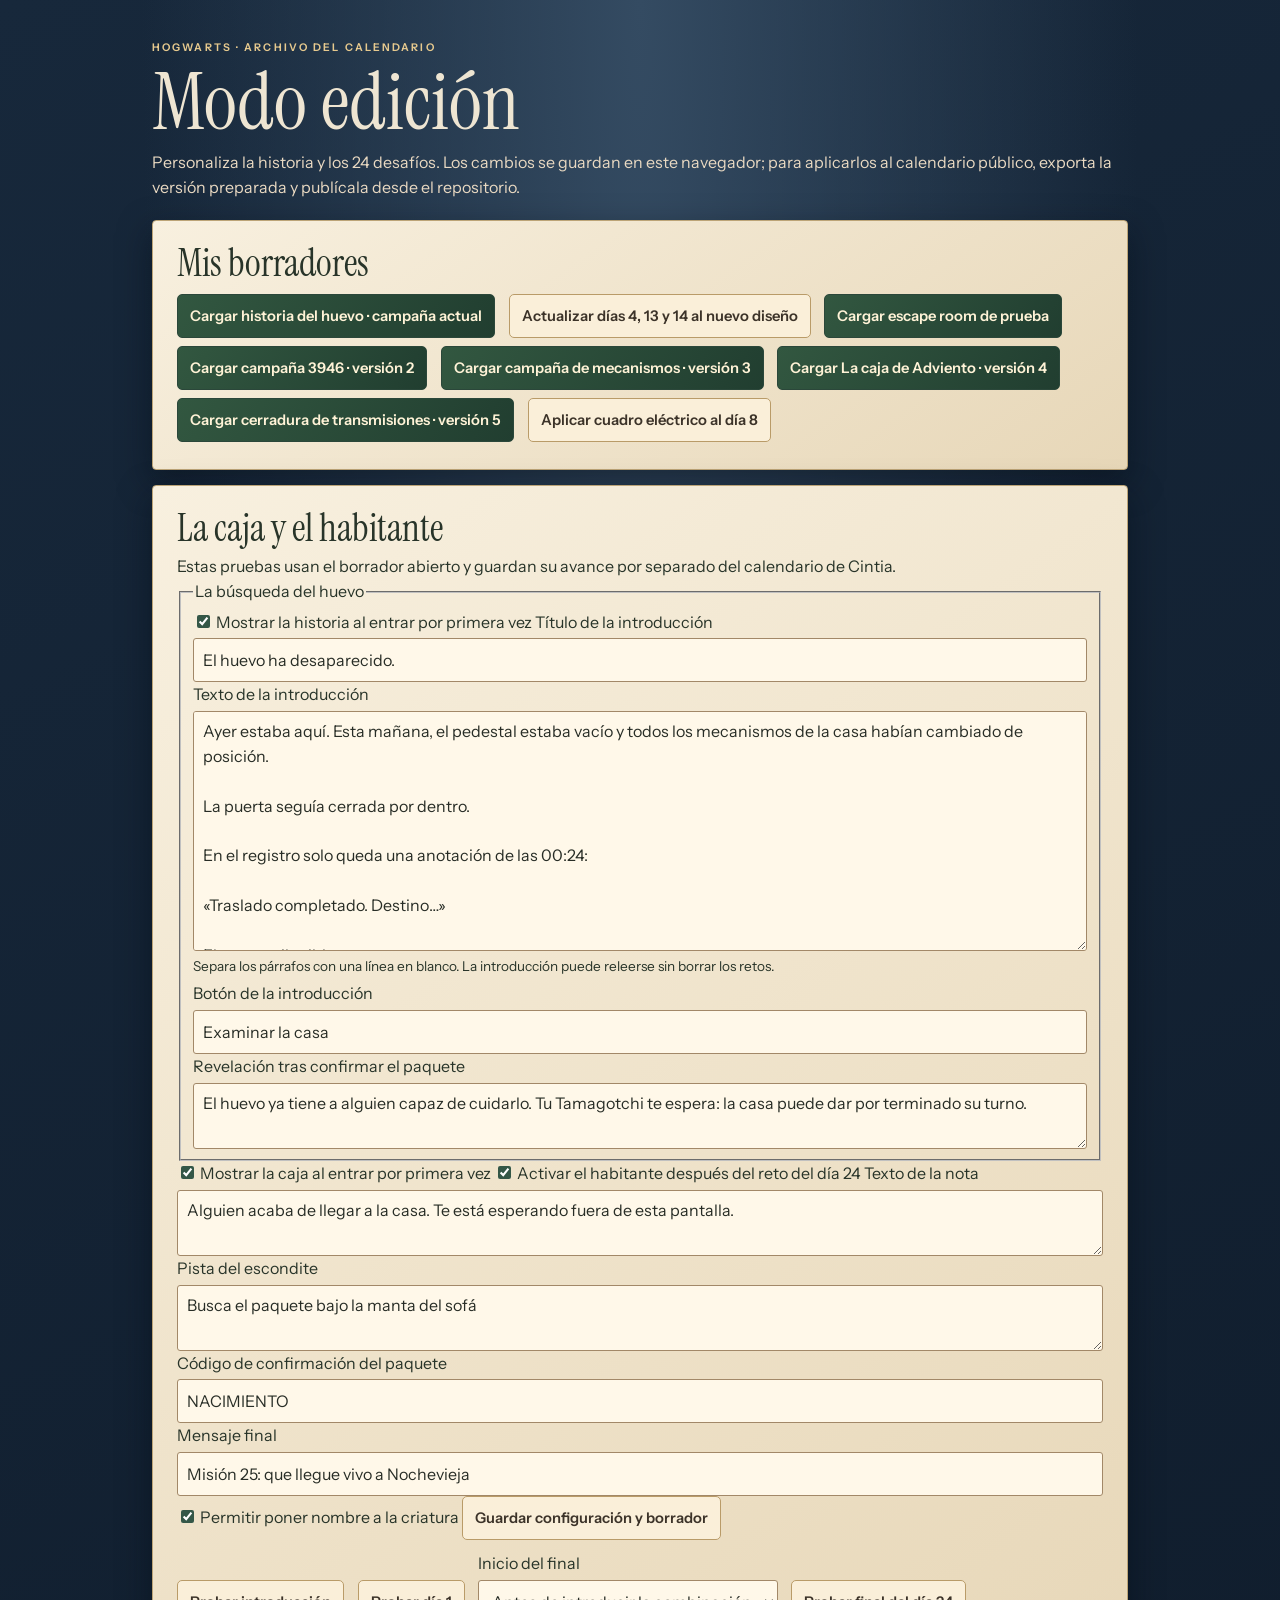
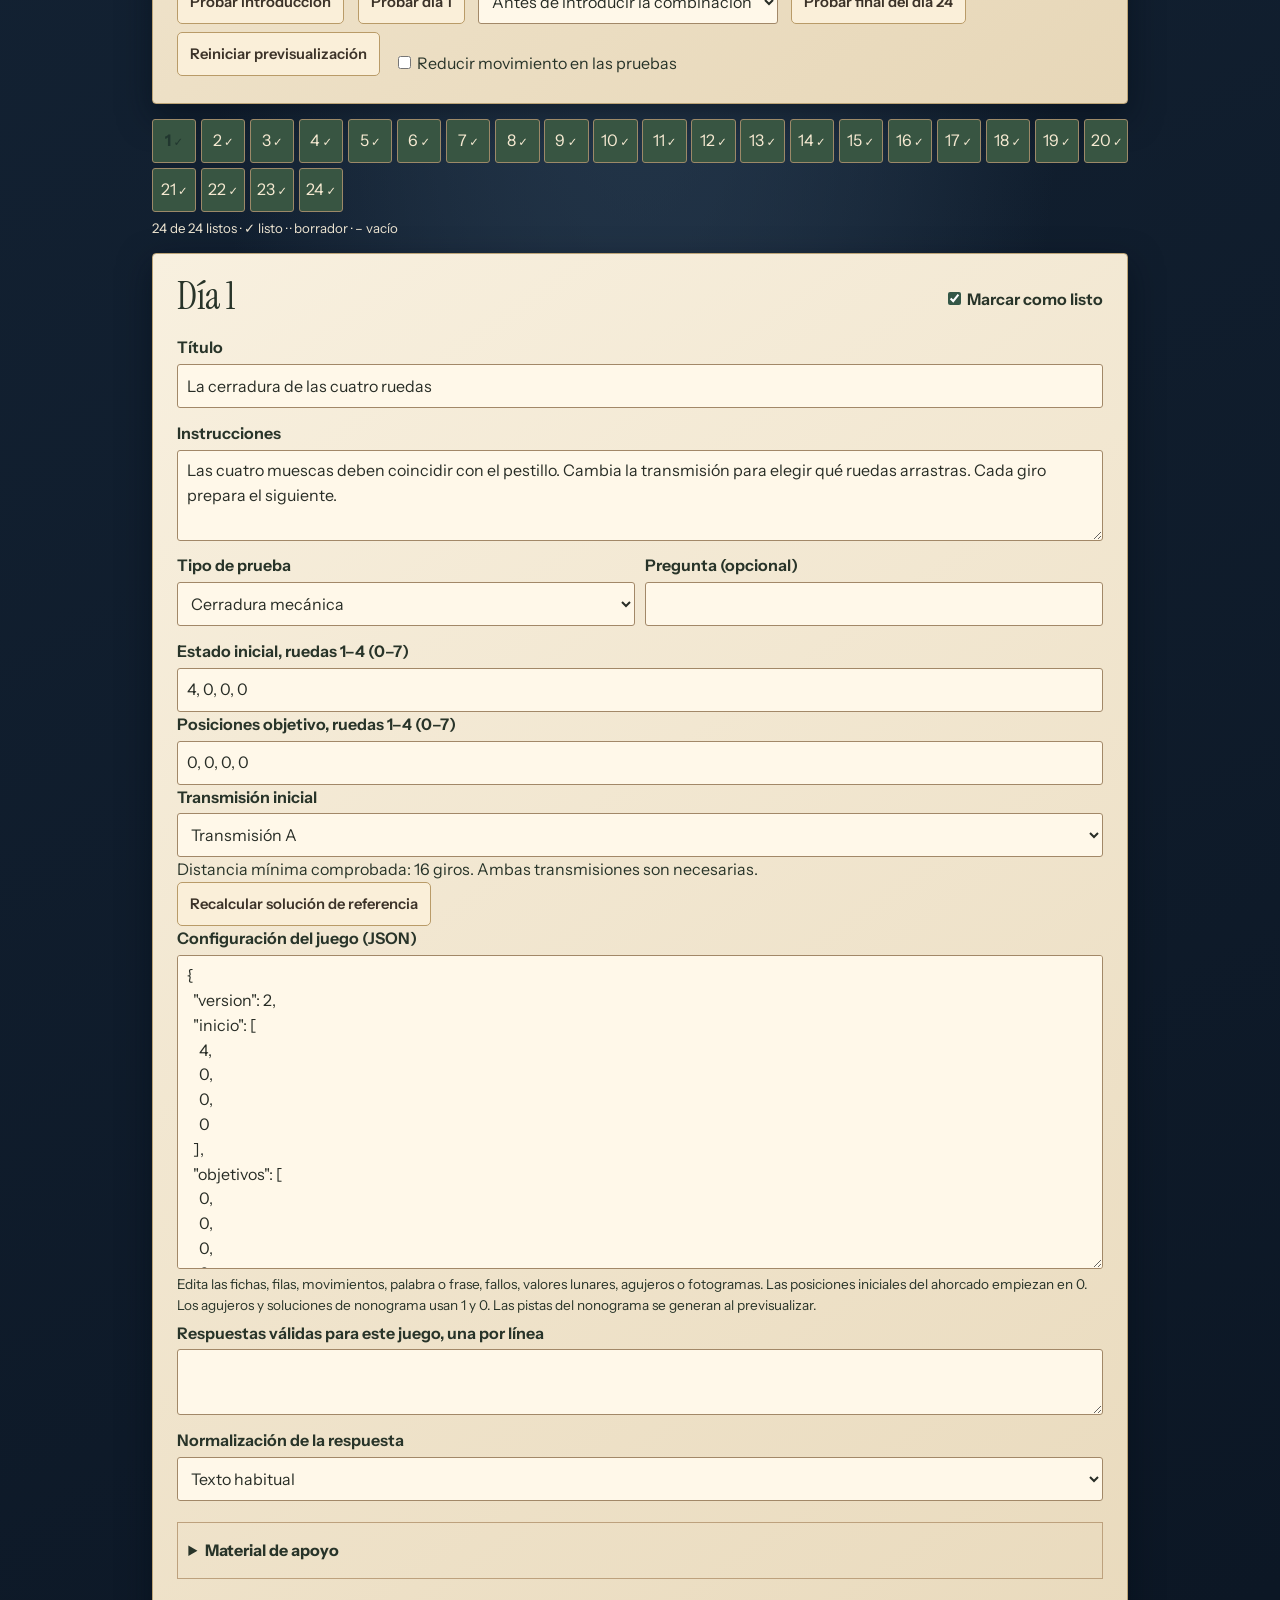
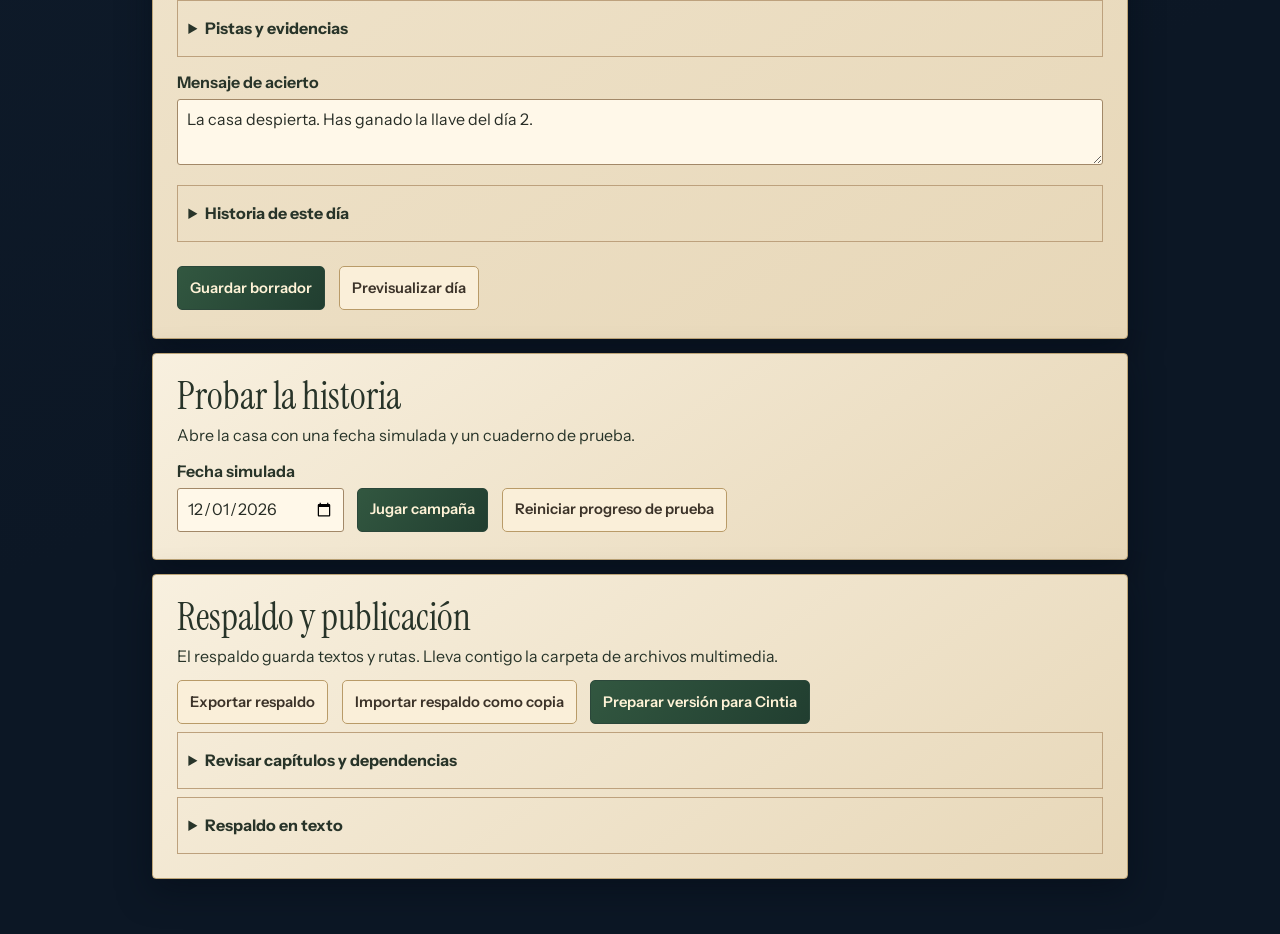
==== commit 512c059a: "Replace advent box with Hogwarts letter and enable web editor" ====
--- a/CalendarioAdvientoHP/editor.html
+++ b/CalendarioAdvientoHP/editor.html
@@ -4,30 +4,30 @@
   <meta charset="utf-8">
   <meta name="viewport" content="width=device-width, initial-scale=1">
   <meta name="robots" content="noindex, nofollow">
-  <title>Editor de Andrea · Diciembre para Cintia</title>
-  <link rel="stylesheet" href="./estilos.css">
-  <link rel="stylesheet" href="./experiencias.css">
-  <link rel="stylesheet" href="./acabado.css">
-  <link rel="stylesheet" href="./editor.css">
-  <script defer src="./escape-room.js"></script>
-  <script defer src="./calendario-publicado.js"></script>
-  <script defer src="./recursos-reto.js"></script>
-  <script defer src="./campana-prueba.js"></script>
-  <script defer src="./campana-3946.js"></script>
-  <script defer src="./retos-avanzados.js"></script>
-  <script defer src="./mecanismos.js"></script>
-  <script defer src="./experiencias.js"></script>
-  <script defer src="./cerradura-transmisiones.js"></script>
-  <script defer src="./campana-mecanismos.js"></script>
-  <script defer src="./vista-reto.js"></script>
-  <script defer src="./editor.js"></script>
+  <title>Modo edición · Carta de Hogwarts para Andrea</title>
+  <link rel="stylesheet" href="./estilos.css?v=20261124-3">
+  <link rel="stylesheet" href="./experiencias.css?v=20261124-3">
+  <link rel="stylesheet" href="./acabado.css?v=20261124-3">
+  <link rel="stylesheet" href="./editor.css?v=20261124-3">
+  <script defer src="./escape-room.js"?v=20261124-3"></script>
+  <script defer src="./calendario-publicado.js"?v=20261124-3"></script>
+  <script defer src="./recursos-reto.js"?v=20261124-3"></script>
+  <script defer src="./campana-prueba.js"?v=20261124-3"></script>
+  <script defer src="./campana-3946.js"?v=20261124-3"></script>
+  <script defer src="./retos-avanzados.js"?v=20261124-3"></script>
+  <script defer src="./mecanismos.js"?v=20261124-3"></script>
+  <script defer src="./experiencias.js"?v=20261124-3"></script>
+  <script defer src="./cerradura-transmisiones.js"?v=20261124-3"></script>
+  <script defer src="./campana-mecanismos.js"?v=20261124-3"></script>
+  <script defer src="./vista-reto.js"?v=20261124-3"></script>
+  <script defer src="./editor.js"?v=20261124-3"></script>
 </head>
 <body class="pagina-editor">
   <main class="editor">
     <header class="cabecera-editor">
-      <p class="fecha">Diciembre para Cintia</p>
-      <h1>Editor de Andrea</h1>
-      <p>Prepara tus capítulos en este equipo. El calendario de Cintia usa su propia versión.</p>
+      <p class="fecha">HOGWARTS · ARCHIVO DEL CALENDARIO</p>
+      <h1>Modo edición</h1>
+      <p>Personaliza la historia y los 24 desafíos. Los cambios se guardan en este navegador; para aplicarlos al calendario público, exporta la versión preparada y publícala desde el repositorio.</p>
     </header>
     <p id="solo-local" hidden>Abre el archivo editor.html desde la carpeta del calendario en tu equipo.</p>
     <div id="editor-local" hidden>
--- a/CalendarioAdvientoHP/acabado.css
+++ b/CalendarioAdvientoHP/acabado.css
@@ -115,3 +115,165 @@
   .rotulo-caja { top:1rem; }.saltar-introduccion { bottom:.4rem; }
 }
 @media(prefers-reduced-motion:reduce) { .entrada-caja *, .escena * { will-change:auto !important; } }
+
+
+/* Hogwarts en invierno: arquitectura de piedra, torres y ventanales góticos. */
+:root {
+  --noche:#101b2a;
+  --verde:#243b38;
+  --ambar:#e8bd78;
+  --marfil:#eee5d2;
+  --laton:#b69a69;
+}
+body {
+  background:
+    radial-gradient(ellipse at 50% 24%,#52627655,transparent 52%),
+    linear-gradient(160deg,#1b2b40 0%,#101b2a 68%,#0a1420 100%);
+}
+#calendario { color:#eee7d8; }
+.introduccion h1 { text-shadow:0 3px 18px #050d18a8; }
+.introduccion em { color:#d9bd8c; }
+.escena {
+  width:min(100%,43rem);
+  padding:2.2rem clamp(1.3rem,7vw,3.5rem) 2rem;
+  overflow:hidden;
+  background:
+    radial-gradient(circle at 12% 18%,#f8e8c8 0 1px,transparent 1.8px),
+    radial-gradient(circle at 83% 10%,#f8e8c8 0 1px,transparent 1.8px),
+    radial-gradient(circle at 67% 31%,#f8e8c8 0 1px,transparent 1.8px),
+    radial-gradient(ellipse at 50% 72%,#9ba9b522,transparent 65%);
+}
+.casa {
+  position:relative;
+  isolation:isolate;
+  padding-top:1.1rem;
+  filter:drop-shadow(0 16px 17px #020812a8);
+}
+/* Dos torres laterales que enmarcan el cuerpo central del castillo. */
+.casa::before,.casa::after {
+  content:"";
+  position:absolute;
+  z-index:-1;
+  top:1.2rem;
+  width:clamp(2.8rem,12vw,5.3rem);
+  height:clamp(12rem,42vw,17rem);
+  border:1px solid #9a927f;
+  background:
+    linear-gradient(90deg,#182638 0 9%,transparent 10% 85%,#111e2c 94%),
+    repeating-linear-gradient(0deg,transparent 0 2.2rem,#172538 2.25rem 2.38rem),
+    linear-gradient(90deg,#6c7070,#a5a092 22%,#777b7b 70%,#414e5c);
+  box-shadow:inset 0 0 0 4px #293747,inset 0 0 0 5px #c0ae8b,0 0 0 2px #172334;
+}
+.casa::before {
+  left:clamp(-1.1rem,-2vw,-.35rem);
+  clip-path:polygon(0 15%,18% 15%,18% 8%,31% 8%,31% 0,69% 0,69% 8%,82% 8%,82% 15%,100% 15%,100% 100%,0 100%);
+}
+.casa::after {
+  right:clamp(-1.1rem,-2vw,-.35rem);
+  clip-path:polygon(0 15%,18% 15%,18% 8%,31% 8%,31% 0,69% 0,69% 8%,82% 8%,82% 15%,100% 15%,100% 100%,0 100%);
+}
+.tejado {
+  height:clamp(6.5rem,23vw,10.5rem);
+  margin-inline:-.35rem;
+}
+.fronton {
+  background:linear-gradient(90deg,#596675,#c0b8a6 48%,#697481);
+  clip-path:polygon(50% 0,100% 90%,100% 100%,0 100%,0 90%);
+}
+.fronton::before {
+  inset:.55rem .8rem .25rem;
+  background:linear-gradient(90deg,#4c5968,#9b9b91 48%,#536171);
+}
+.fronton::after {
+  inset:1rem 1.7rem .55rem;
+  background:
+    repeating-linear-gradient(90deg,transparent 0 2.3rem,#17233766 2.35rem 2.45rem),
+    repeating-linear-gradient(0deg,transparent 0 1.8rem,#17233777 1.85rem 1.95rem),
+    linear-gradient(135deg,#26394f,#18283c);
+}
+.fronton span {
+  border-color:#b9a477;
+  background:
+    linear-gradient(0deg,transparent 47%,#b49a69 48% 53%,transparent 54%),
+    linear-gradient(90deg,transparent 47%,#b49a69 48% 53%,transparent 54%),
+    radial-gradient(circle at 50% 45%,#f8d99b,#9e7746 72%,#29394a);
+  box-shadow:0 0 0 4px #26394b,0 0 0 6px #b49a69,0 0 25px #f1c77c66;
+}
+.fachada {
+  border:1px solid #9e9a8c;
+  border-top:5px solid #c7bda8;
+  border-bottom:8px solid #7c7568;
+  background:
+    repeating-linear-gradient(90deg,transparent 0 2.2rem,#18273a55 2.25rem 2.34rem),
+    repeating-linear-gradient(0deg,transparent 0 2.4rem,#18273a66 2.45rem 2.55rem),
+    linear-gradient(100deg,#687481,#a09e93 48%,#566576);
+  box-shadow:inset 0 0 0 5px #3c4a59,inset 0 0 0 6px #c1aa7c,0 9px 22px #0208128c;
+}
+.fachada::before,.fachada::after {
+  width:.42rem;
+  background:linear-gradient(90deg,#4c5661,#c4b79b,#626b73);
+}
+.guirnalda-casa {
+  top:-7px;
+  height:15px;
+  border-bottom:4px solid #244633;
+  background:
+    radial-gradient(circle at 9% 75%,#f5d995 0 2px,transparent 3px),
+    radial-gradient(circle at 29% 100%,#bd4e3c 0 2px,transparent 3px),
+    radial-gradient(circle at 50% 100%,#f5d995 0 2px,transparent 3px),
+    radial-gradient(circle at 71% 100%,#bd4e3c 0 2px,transparent 3px),
+    radial-gradient(circle at 91% 75%,#f5d995 0 2px,transparent 3px);
+}
+.ventana {
+  border-radius:50% 50% 3px 3px;
+  border:2px solid #c0a878;
+  background:#15273a;
+  box-shadow:inset 0 0 0 2px #35465a,0 3px 5px #07111fba;
+}
+.ventana .hojas span {
+  border-color:#8c7957;
+  background:
+    linear-gradient(90deg,transparent 47%,#d6c49b55 48% 52%,transparent 53%),
+    linear-gradient(0deg,transparent 47%,#d6c49b55 48% 52%,transparent 53%),
+    radial-gradient(ellipse at 50% 65%,#263d55,#101d30);
+}
+.ventana .numero { background:#1d3044; border-color:#b9a477; }
+.ventana[data-estado='destacada'],.ventana[data-estado='abierta'] {
+  --cristal:#f5ce86;
+  --cristal-borde:#9b6639;
+  --borde:#f4d79e;
+  box-shadow:0 0 17px #edc47a80,0 4px 7px #050b14,inset 0 0 0 2px #8d714b;
+}
+.ventana.portal {
+  border-radius:48% 48% 3px 3px / 34% 34% 3px 3px;
+  border:4px double #c3a875;
+  background:#17283b;
+  box-shadow:0 0 0 3px #273a50,0 0 0 5px #a88e61,0 0 25px #e6bb7350;
+}
+.abeto { filter:drop-shadow(0 4px 5px #050d17); }
+.suelo {
+  height:1.7rem;
+  background:linear-gradient(#d7d5c9,#87929a 55%,#4b5a68);
+  box-shadow:0 .35rem 0 #35485a,0 .9rem 2rem #050c16;
+}
+.luna { box-shadow:0 0 35px #d9d0b080; }
+#abrir-cuaderno {
+  border-color:#b69b6b;
+  background:linear-gradient(135deg,#293f55,#17283b);
+}
+@media(min-width:54rem) {
+  .casa::before,.casa::after { top:1.2rem; height:17rem; }
+}
+
+/* Carta de admisión de Hogwarts: portada invernal */
+#portada.carta-hogwarts{min-height:100svh;padding:clamp(1.2rem,5vh,3rem) 1rem calc(5rem + env(safe-area-inset-bottom));display:flex;flex-direction:column;align-items:center;justify-content:center;gap:1rem;overflow:hidden;background:radial-gradient(circle at 12% 15%,#fff7db 0 1px,transparent 2px),radial-gradient(circle at 82% 12%,#fff7db 0 1px,transparent 2px),radial-gradient(circle at 70% 72%,#fff7db 0 1.5px,transparent 2.5px),radial-gradient(ellipse at 50% 35%,#526a7c 0,transparent 62%),linear-gradient(160deg,#1c3047,#0b1727 85%)}
+.carta-hogwarts .rotulo-caja{position:static;color:#d9c69e;font-size:.65rem;letter-spacing:.2em}
+.sobre-hogwarts{position:relative;width:min(100%,29rem);padding:1.45rem clamp(1.25rem,6vw,2.2rem) 2rem;color:#33291f;border:1px solid #c4a875;border-radius:2px;background:repeating-linear-gradient(92deg,#6e4c2208 0 1px,transparent 1px 5px),linear-gradient(145deg,#fff4dc,#e9d5ad 85%);box-shadow:0 18px 45px #020812a8,inset 0 0 0 6px #a98a5a24,inset 0 0 0 7px #8b6b4438;transform:rotate(-.5deg)}
+.sobre-hogwarts:before{content:"";position:absolute;inset:12px;border:1px solid #9a794d55;pointer-events:none}
+.membrete-hogwarts{text-align:center;font:600 .58rem/1.6 var(--sans);letter-spacing:.18em;color:#67543a}
+.escudo-hogwarts{width:3.3rem;height:3.7rem;margin:.8rem auto .65rem;display:grid;place-items:center;border:2px solid #8c6b3d;border-radius:48% 48% 8% 8%;color:#8b6b3d;font:2rem var(--serif);background:linear-gradient(135deg,#f3e4c2,#d7bd8e);box-shadow:inset 0 0 0 3px #f7e9cc}
+.fecha-carta{text-align:center;font-size:.59rem;letter-spacing:.12em;color:#806744}.destinatario-carta{margin-top:1.1rem;font-size:.7rem;font-weight:700;letter-spacing:.15em;color:#765936}
+.titulo-carta{text-align:center;margin:.35rem 0 .8rem;font-size:clamp(2rem,8vw,2.7rem);line-height:1.05;color:#34291e}.texto-carta{font:1rem/1.55 var(--serif);color:#3c3025}.texto-carta p{margin:.65rem 0}.firma-carta{white-space:pre-line;margin:1rem 0 0;font:italic 1.05rem/1.5 var(--serif);color:#55432d}
+.sello-hogwarts{position:absolute;right:1.45rem;bottom:-1.15rem;width:2.7rem;height:2.7rem;display:grid;place-items:center;border-radius:50%;border:2px solid #e1a18b;color:#f4d4bd;background:radial-gradient(circle,#9d392e,#67251f);font:1.65rem var(--serif);box-shadow:0 3px 8px #2a160f66}
+.abrir-carta{min-height:48px;padding:.7rem 1.35rem;border:1px solid #d3b77e;border-radius:3px;color:#f8edda;background:linear-gradient(135deg,#3d5b4c,#203b35);box-shadow:0 5px 15px #02081266;font-weight:600}.enlace-editor{color:#d8c79f;font-size:.78rem;text-underline-offset:4px}.carta-hogwarts .saltar-introduccion{position:static;color:#b9c5ce;font-size:.72rem}.carta-hogwarts .estado-entrada{position:static;color:#e4d3ad}
+@media(min-width:700px){.sobre-hogwarts{padding:1.8rem 2.5rem 2.2rem}.texto-carta{font-size:1.08rem}}
--- a/CalendarioAdvientoHP/editor.css
+++ b/CalendarioAdvientoHP/editor.css
@@ -80,3 +80,5 @@
 .estado-editor:empty { display: none; }
 #casa-prueba { margin-top: .75rem; width: 100%; height: min(75svh, 51rem); min-height: 420px; border: 1px solid #826f57; border-radius: 4px; background: #152330; }
 #contenido-vista { display: grid; gap: .75rem; }
+
+body.pagina-editor{background:radial-gradient(ellipse at 50% 0,#344b62 0,transparent 55%),linear-gradient(155deg,#17283b,#0c1725 80%)}.cabecera-editor .fecha{letter-spacing:.2em;color:#e6c98e}.panel-editor{border-color:#bca477;background:linear-gradient(145deg,#f8f0df,#e7d7b8);box-shadow:0 12px 32px #030b1680}#dias-editor button{border-color:#9c8968;background:#24374b;color:#f5e9d1}#dias-editor button[data-estado="listo"]{background:#385542}.control-reto{border:1px solid #b99b68}
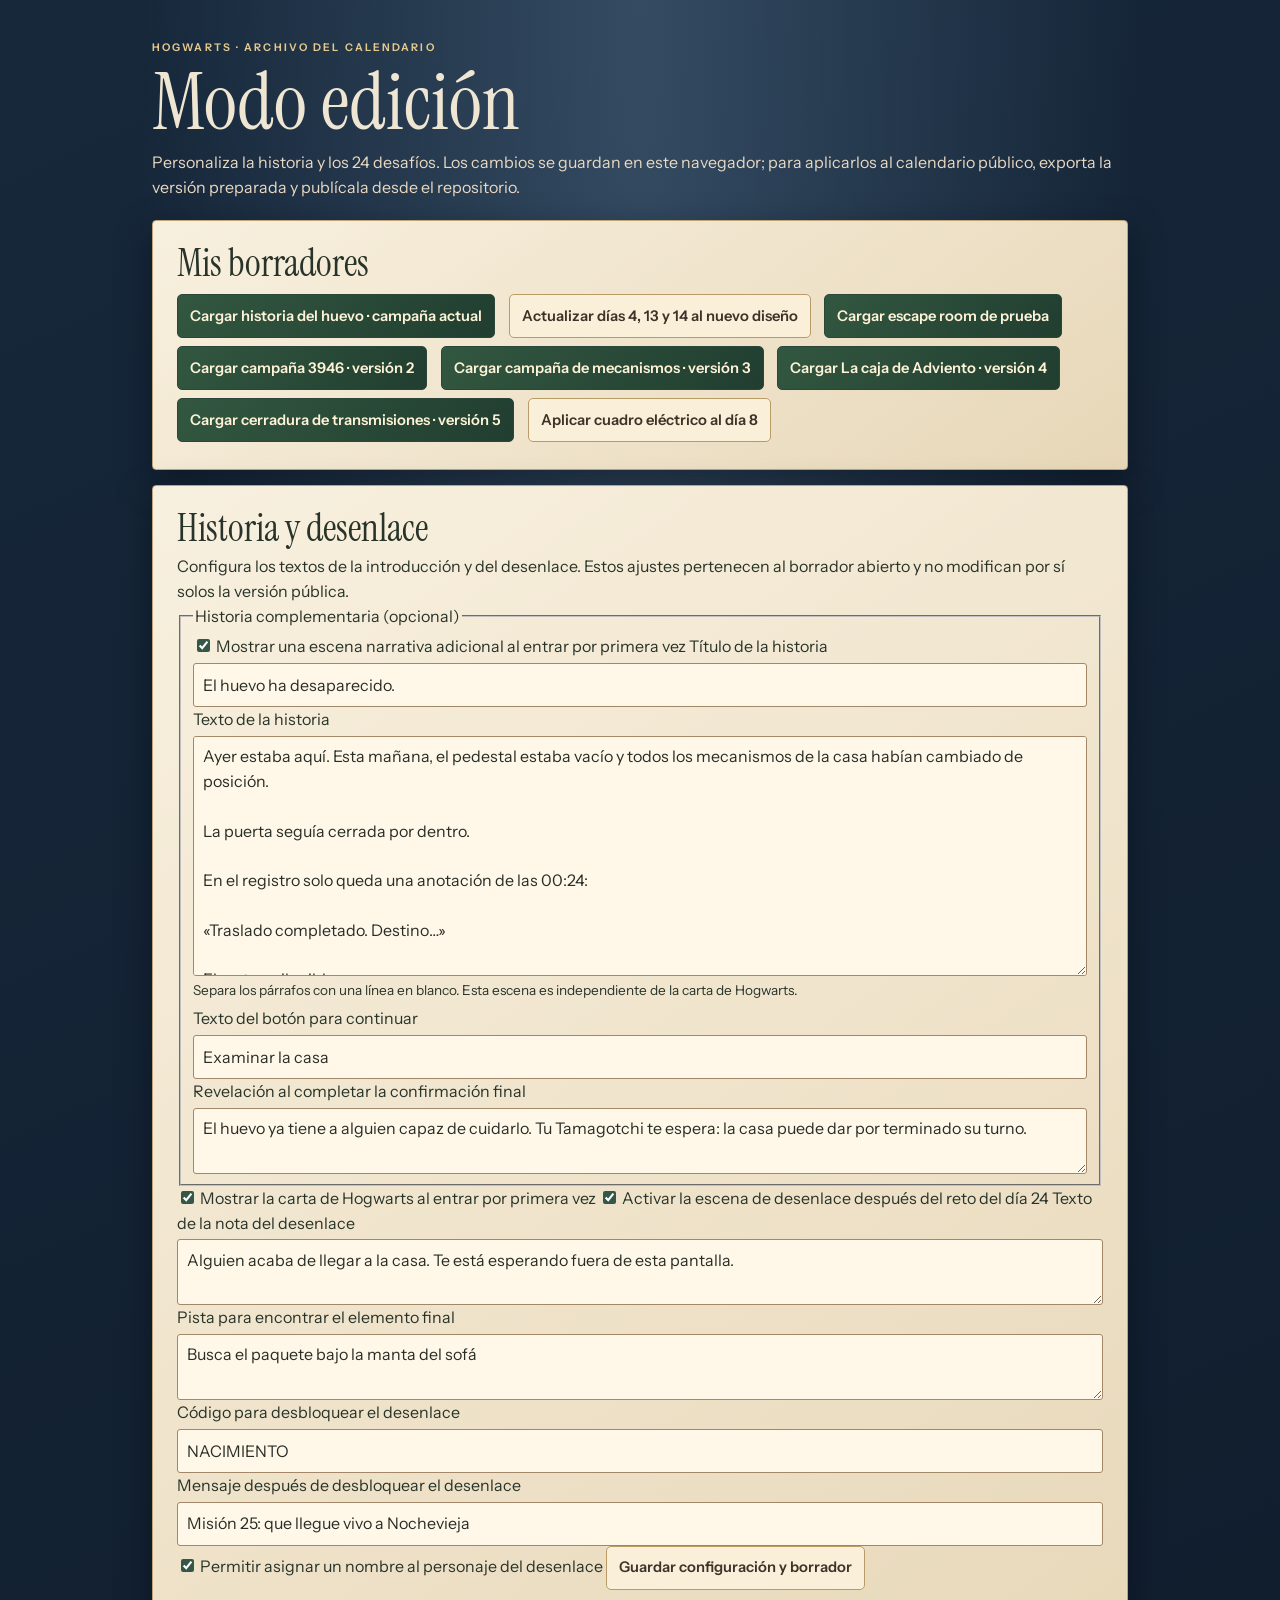
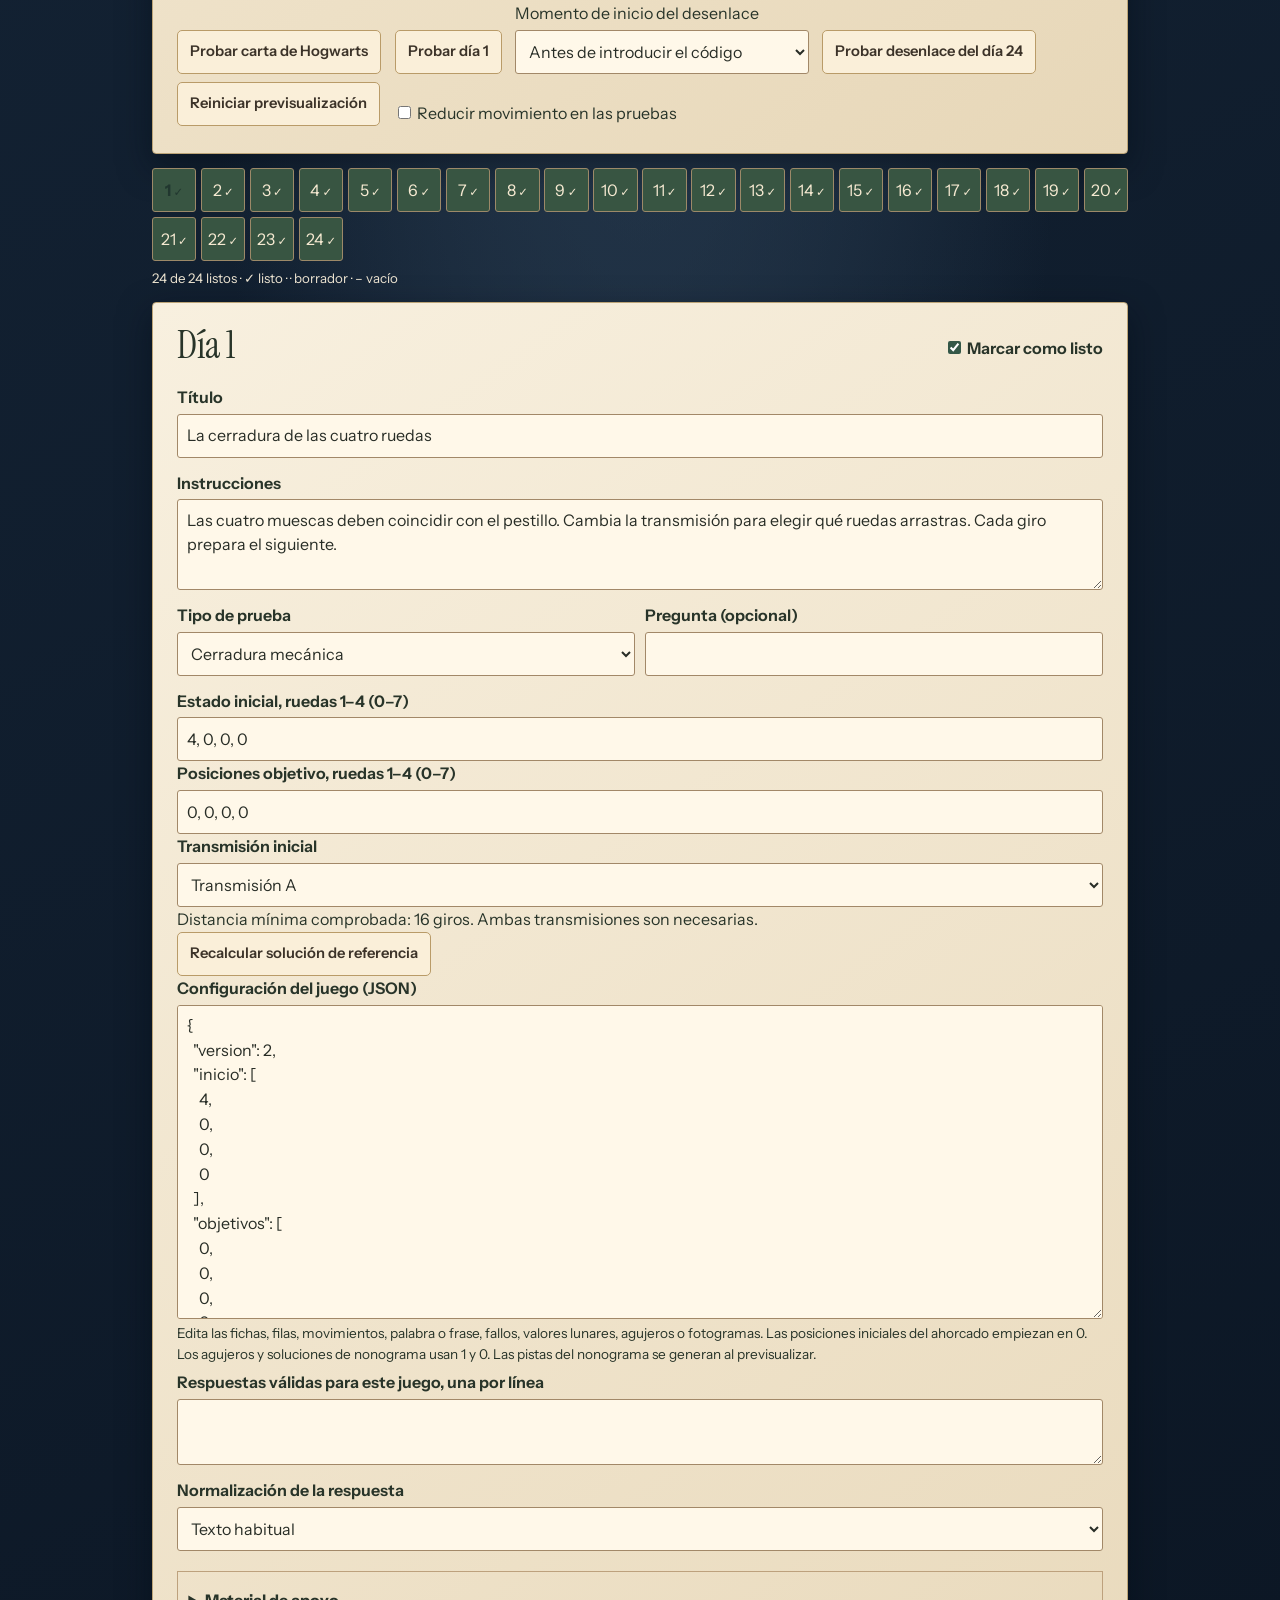
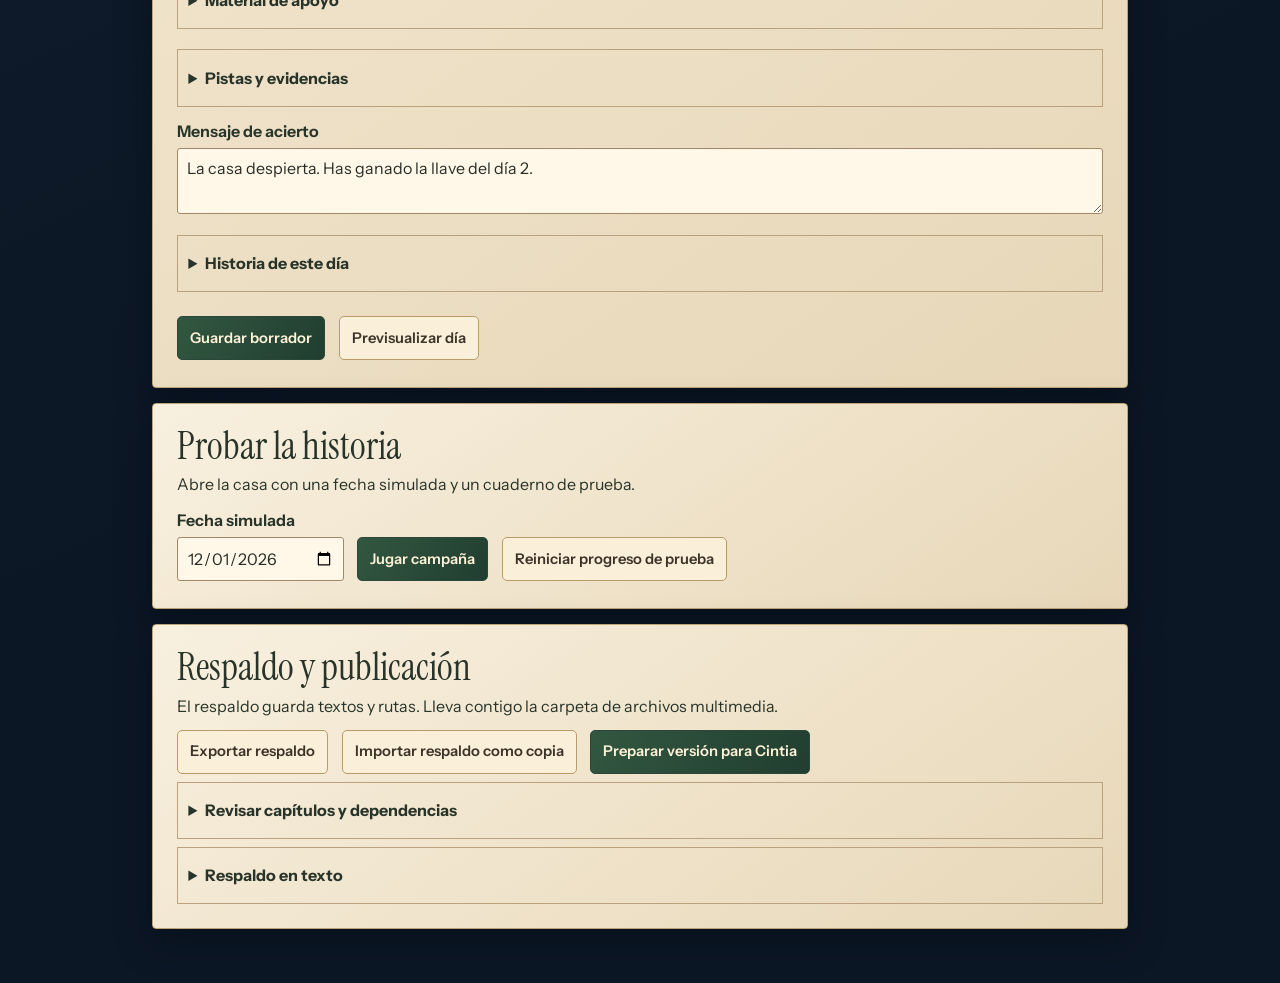
==== commit 25e807cc: "Renombra los campos narrativos del editor para Hogwarts" ====
--- a/CalendarioAdvientoHP/editor.html
+++ b/CalendarioAdvientoHP/editor.html
@@ -48,32 +48,32 @@
         <label id="selector-copias" hidden>Respaldos importados <select id="copias"></select></label>
       </section>
       <section class="panel-editor" id="experiencias-editor">
-        <h2>La caja y el habitante</h2>
-        <p>Estas pruebas usan el borrador abierto y guardan su avance por separado del calendario de Cintia.</p>
+        <h2>Historia y desenlace</h2>
+        <p>Configura los textos de la introducción y del desenlace. Estos ajustes pertenecen al borrador abierto y no modifican por sí solos la versión pública.</p>
         <form id="formulario-experiencias">
           <fieldset>
-            <legend>La búsqueda del huevo</legend>
-            <label><input type="checkbox" name="historiaActiva"> Mostrar la historia al entrar por primera vez</label>
-            <label>Título de la introducción <input name="historiaTitulo"></label>
-            <label>Texto de la introducción <textarea name="historiaTexto" rows="9"></textarea></label>
-            <p class="ayuda">Separa los párrafos con una línea en blanco. La introducción puede releerse sin borrar los retos.</p>
-            <label>Botón de la introducción <input name="historiaBoton"></label>
-            <label>Revelación tras confirmar el paquete <textarea name="revelacion" rows="2"></textarea></label>
+            <legend>Historia complementaria (opcional)</legend>
+            <label><input type="checkbox" name="historiaActiva"> Mostrar una escena narrativa adicional al entrar por primera vez</label>
+            <label>Título de la historia <input name="historiaTitulo"></label>
+            <label>Texto de la historia <textarea name="historiaTexto" rows="9"></textarea></label>
+            <p class="ayuda">Separa los párrafos con una línea en blanco. Esta escena es independiente de la carta de Hogwarts.</p>
+            <label>Texto del botón para continuar <input name="historiaBoton"></label>
+            <label>Revelación al completar la confirmación final <textarea name="revelacion" rows="2"></textarea></label>
           </fieldset>
-          <label><input type="checkbox" name="introduccion"> Mostrar la caja al entrar por primera vez</label>
-          <label><input type="checkbox" name="final"> Activar el habitante después del reto del día 24</label>
-          <label>Texto de la nota <textarea name="nota" rows="2"></textarea></label>
-          <label>Pista del escondite <textarea name="pista" rows="2"></textarea></label>
-          <label>Código de confirmación del paquete <input name="codigo" required></label>
-          <label>Mensaje final <input name="mensaje"></label>
-          <label><input type="checkbox" name="permitirNombre"> Permitir poner nombre a la criatura</label>
+          <label><input type="checkbox" name="introduccion"> Mostrar la carta de Hogwarts al entrar por primera vez</label>
+          <label><input type="checkbox" name="final"> Activar la escena de desenlace después del reto del día 24</label>
+          <label>Texto de la nota del desenlace <textarea name="nota" rows="2"></textarea></label>
+          <label>Pista para encontrar el elemento final <textarea name="pista" rows="2"></textarea></label>
+          <label>Código para desbloquear el desenlace <input name="codigo" required></label>
+          <label>Mensaje después de desbloquear el desenlace <input name="mensaje"></label>
+          <label><input type="checkbox" name="permitirNombre"> Permitir asignar un nombre al personaje del desenlace</label>
           <button class="control-reto" type="submit">Guardar configuración y borrador</button>
         </form>
         <div class="acciones-editor">
-          <button class="control-reto" type="button" id="probar-introduccion">Probar introducción</button>
+          <button class="control-reto" type="button" id="probar-introduccion">Probar carta de Hogwarts</button>
           <button class="control-reto" type="button" id="probar-dia-1">Probar día 1</button>
-          <label>Inicio del final <select id="inicio-final"><option value="antes">Antes de introducir la combinación</option><option value="despues">Justo después de acertarla</option><option value="paquete">Confirmación del paquete</option></select></label>
-          <button class="control-reto" type="button" id="probar-final">Probar final del día 24</button>
+          <label>Momento de inicio del desenlace <select id="inicio-final"><option value="antes">Antes de introducir el código</option><option value="despues">Justo después de acertar el código</option><option value="paquete">Al confirmar el elemento final</option></select></label>
+          <button class="control-reto" type="button" id="probar-final">Probar desenlace del día 24</button>
           <button class="control-reto" type="button" id="reiniciar-experiencia">Reiniciar previsualización</button>
           <label><input type="checkbox" id="reducir-movimiento-pruebas"> Reducir movimiento en las pruebas</label>
         </div>
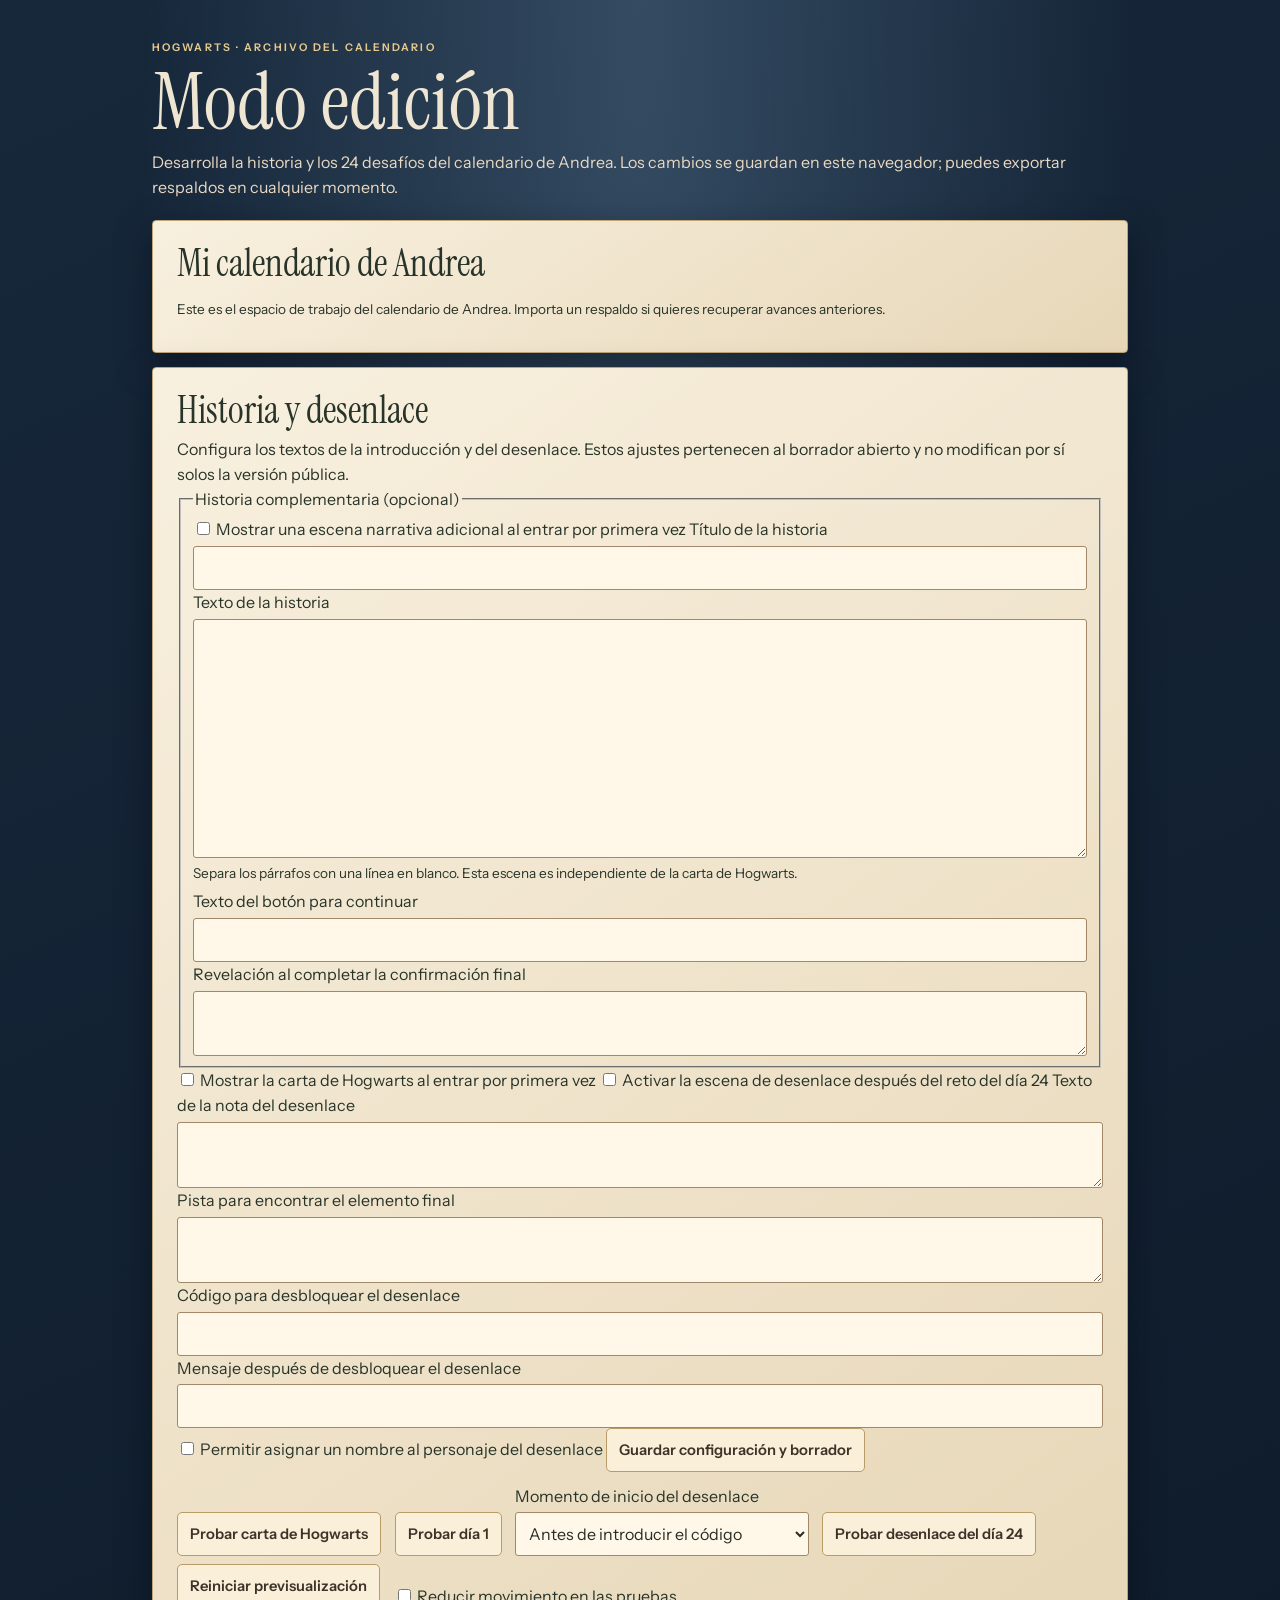
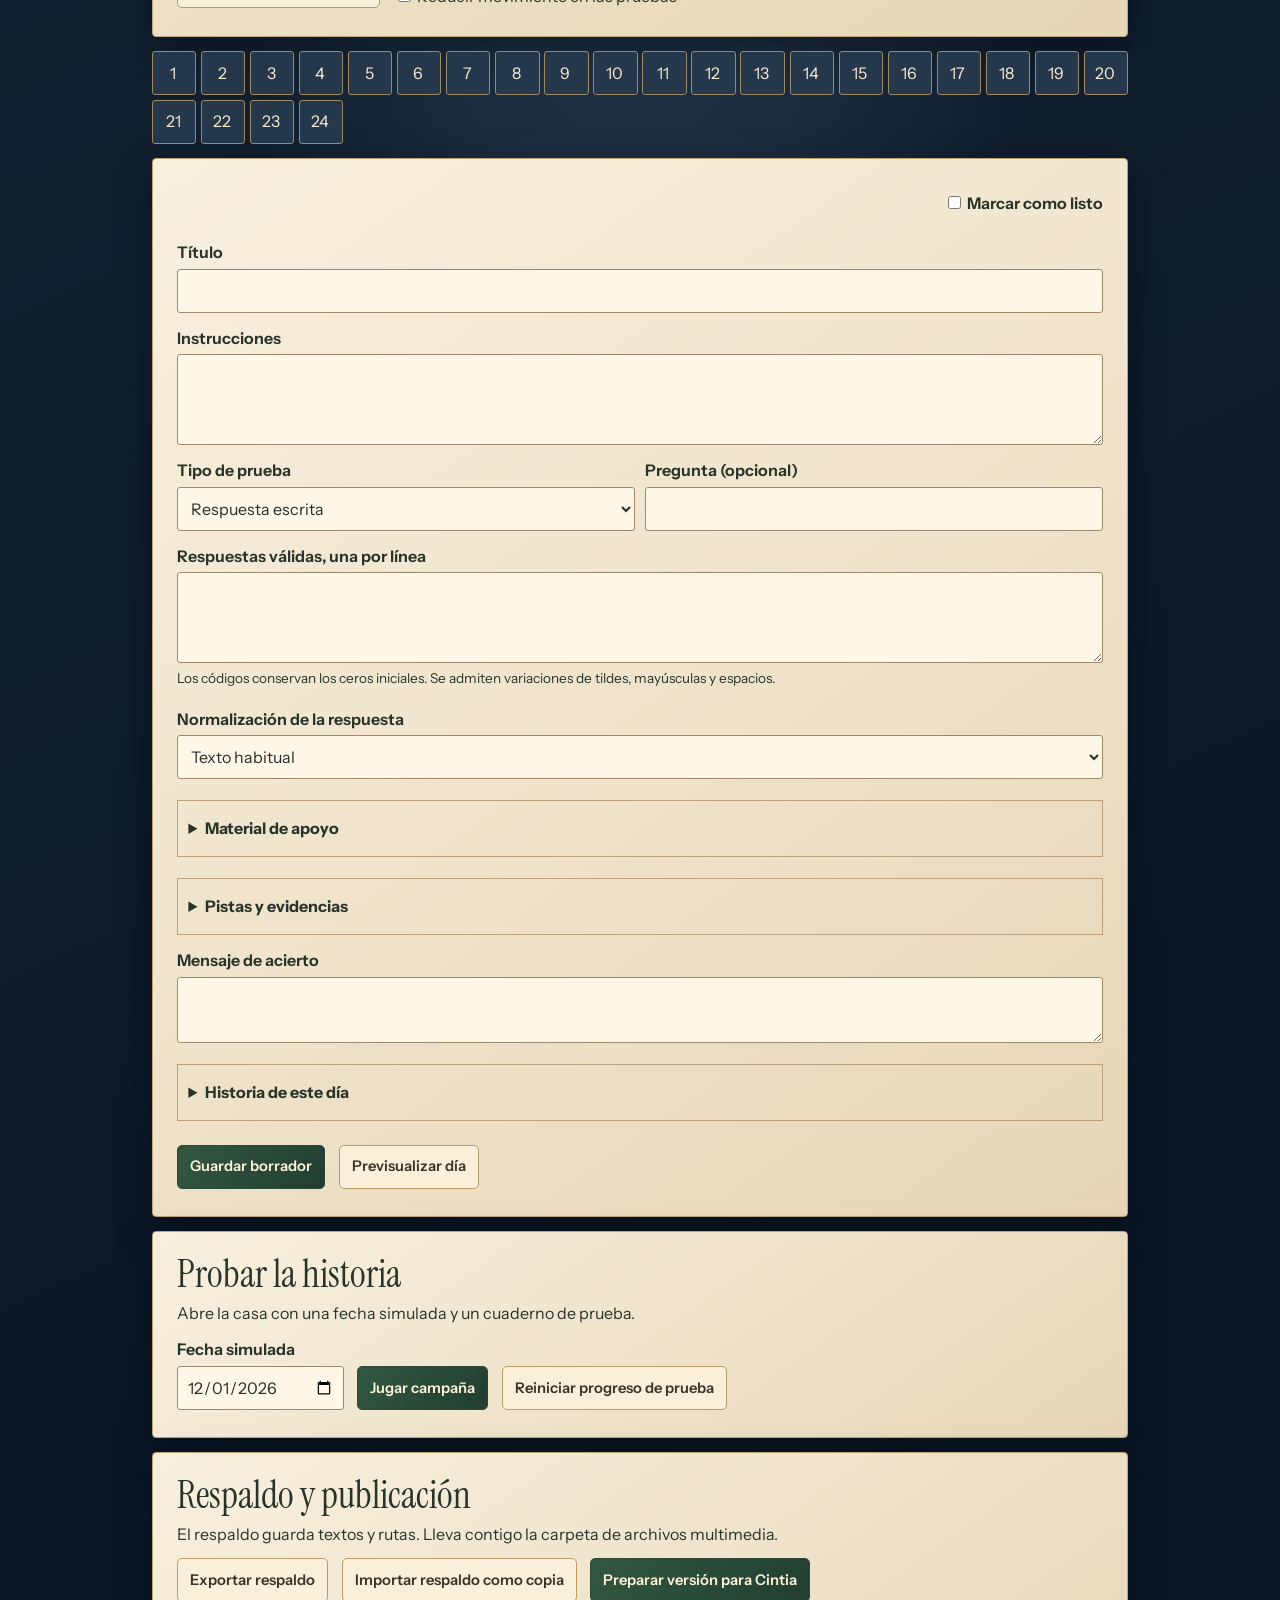
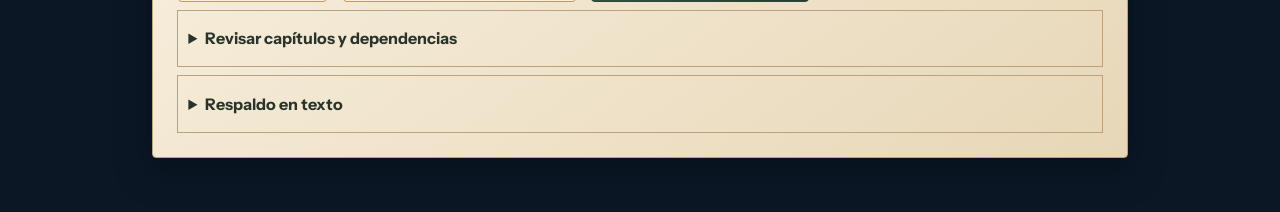
==== commit b42c79f2: "Limpia el editor y crea un espacio de trabajo Hogwarts" ====
--- a/CalendarioAdvientoHP/editor.html
+++ b/CalendarioAdvientoHP/editor.html
@@ -5,7 +5,7 @@
   <meta name="viewport" content="width=device-width, initial-scale=1">
   <meta name="robots" content="noindex, nofollow">
   <title>Modo edición · Carta de Hogwarts para Andrea</title>
-  <link rel="stylesheet" href="./estilos.css?v=20261124-3">
+  <link rel="stylesheet" href="./estilos.css?v=20261124-4">
   <link rel="stylesheet" href="./experiencias.css?v=20261124-3">
   <link rel="stylesheet" href="./acabado.css?v=20261124-3">
   <link rel="stylesheet" href="./editor.css?v=20261124-3">
@@ -27,21 +27,14 @@
     <header class="cabecera-editor">
       <p class="fecha">HOGWARTS · ARCHIVO DEL CALENDARIO</p>
       <h1>Modo edición</h1>
-      <p>Personaliza la historia y los 24 desafíos. Los cambios se guardan en este navegador; para aplicarlos al calendario público, exporta la versión preparada y publícala desde el repositorio.</p>
+      <p>Desarrolla la historia y los 24 desafíos del calendario de Andrea. Los cambios se guardan en este navegador; puedes exportar respaldos en cualquier momento.</p>
     </header>
     <p id="solo-local" hidden>Abre el archivo editor.html desde la carpeta del calendario en tu equipo.</p>
     <div id="editor-local" hidden>
       <section class="panel-editor">
         <h2 id="espacio-activo">Mis borradores</h2>
         <div class="acciones-editor">
-          <button class="control-reto principal" type="button" id="cargar-historia">Cargar historia del huevo · campaña actual</button>
-          <button class="control-reto" type="button" id="actualizar-retos-41314">Actualizar días 4, 13 y 14 al nuevo diseño</button>
-          <button class="control-reto principal" type="button" id="cargar-campana">Cargar escape room de prueba</button>
-          <button class="control-reto principal" type="button" id="cargar-3946">Cargar campaña 3946 · versión 2</button>
-          <button class="control-reto principal" type="button" id="cargar-mecanismos">Cargar campaña de mecanismos · versión 3</button>
-          <button class="control-reto principal" type="button" id="cargar-caja">Cargar La caja de Adviento · versión 4</button>
-          <button class="control-reto principal" type="button" id="cargar-transmisiones">Cargar cerradura de transmisiones · versión 5</button>
-          <button class="control-reto" type="button" id="actualizar-dia-8">Aplicar cuadro eléctrico al día 8</button>
+          <p class="ayuda">Este es el espacio de trabajo del calendario de Andrea. Importa un respaldo si quieres recuperar avances anteriores.</p>
           <button class="control-reto" type="button" id="volver-borradores" hidden>Volver a mis borradores</button>
           <button class="control-reto" type="button" id="copiar-dia-uno" hidden>Usar una copia de mi día 1</button>
         </div>
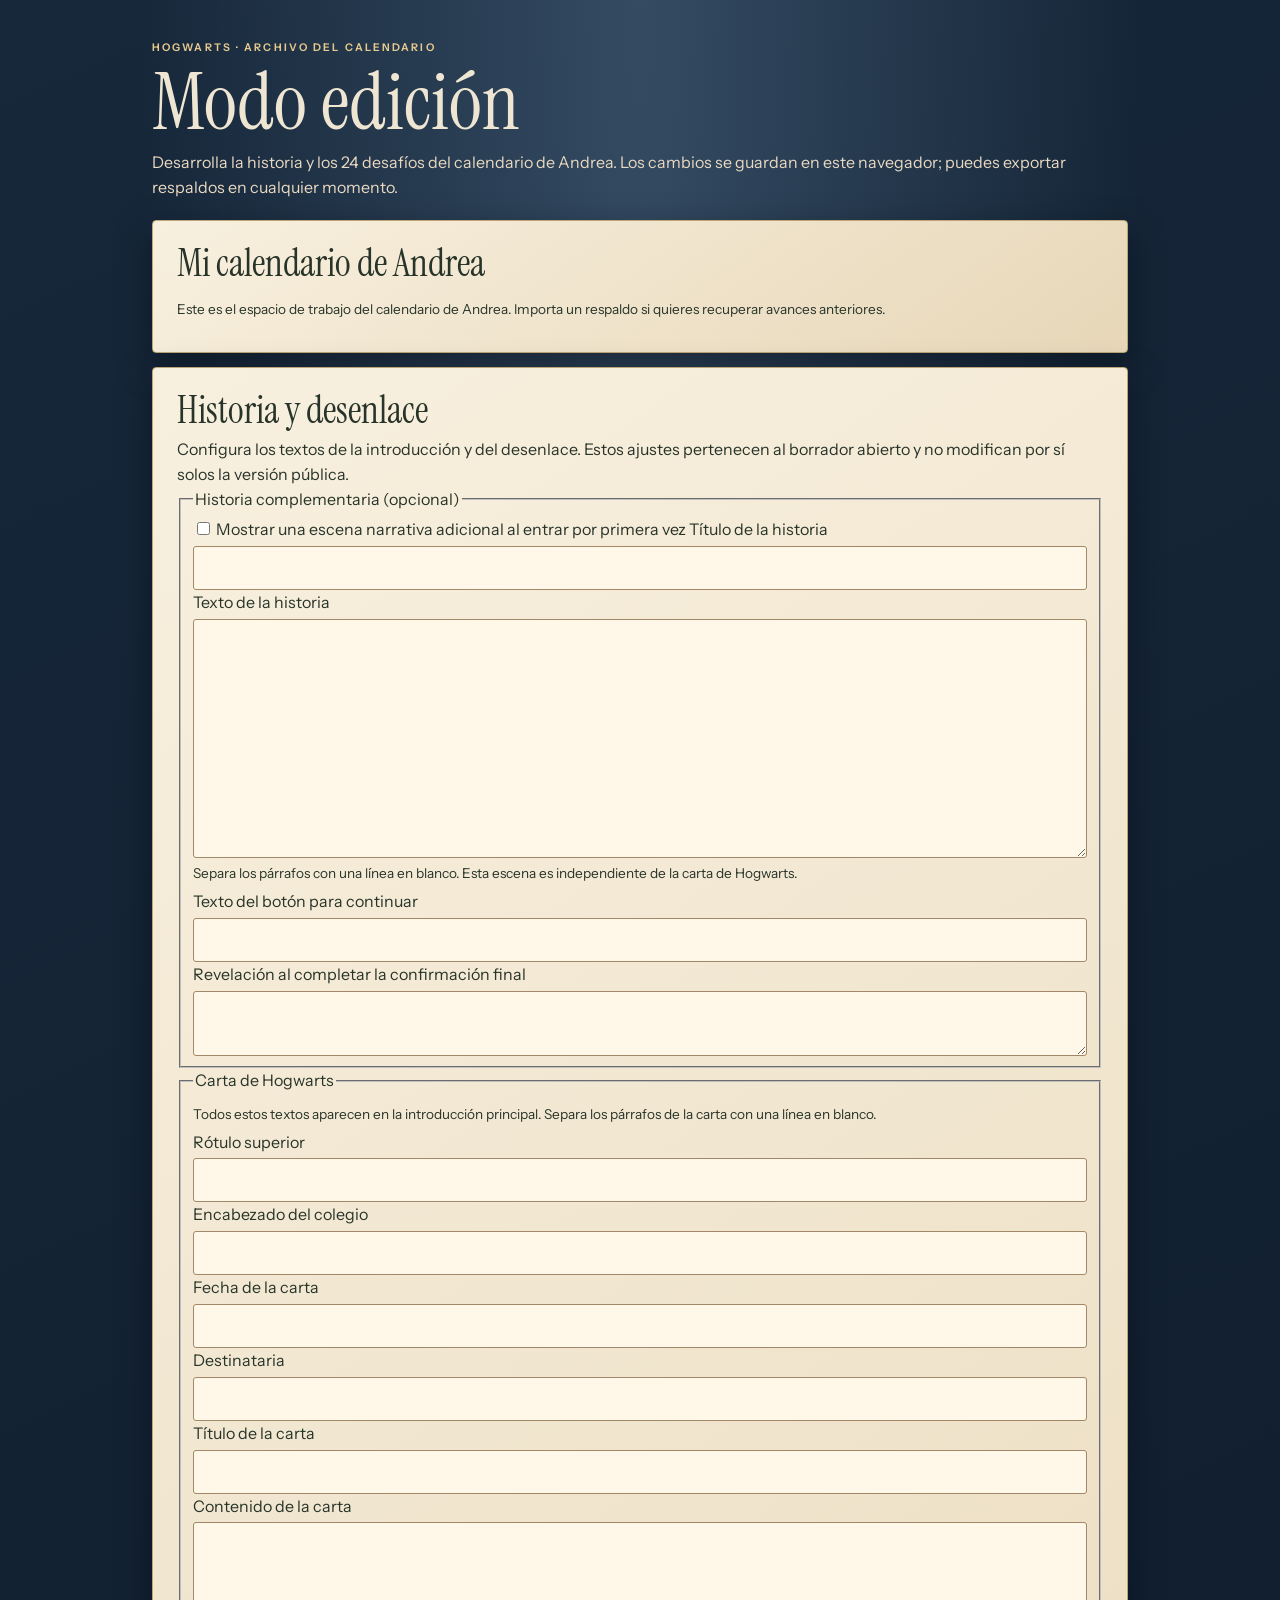
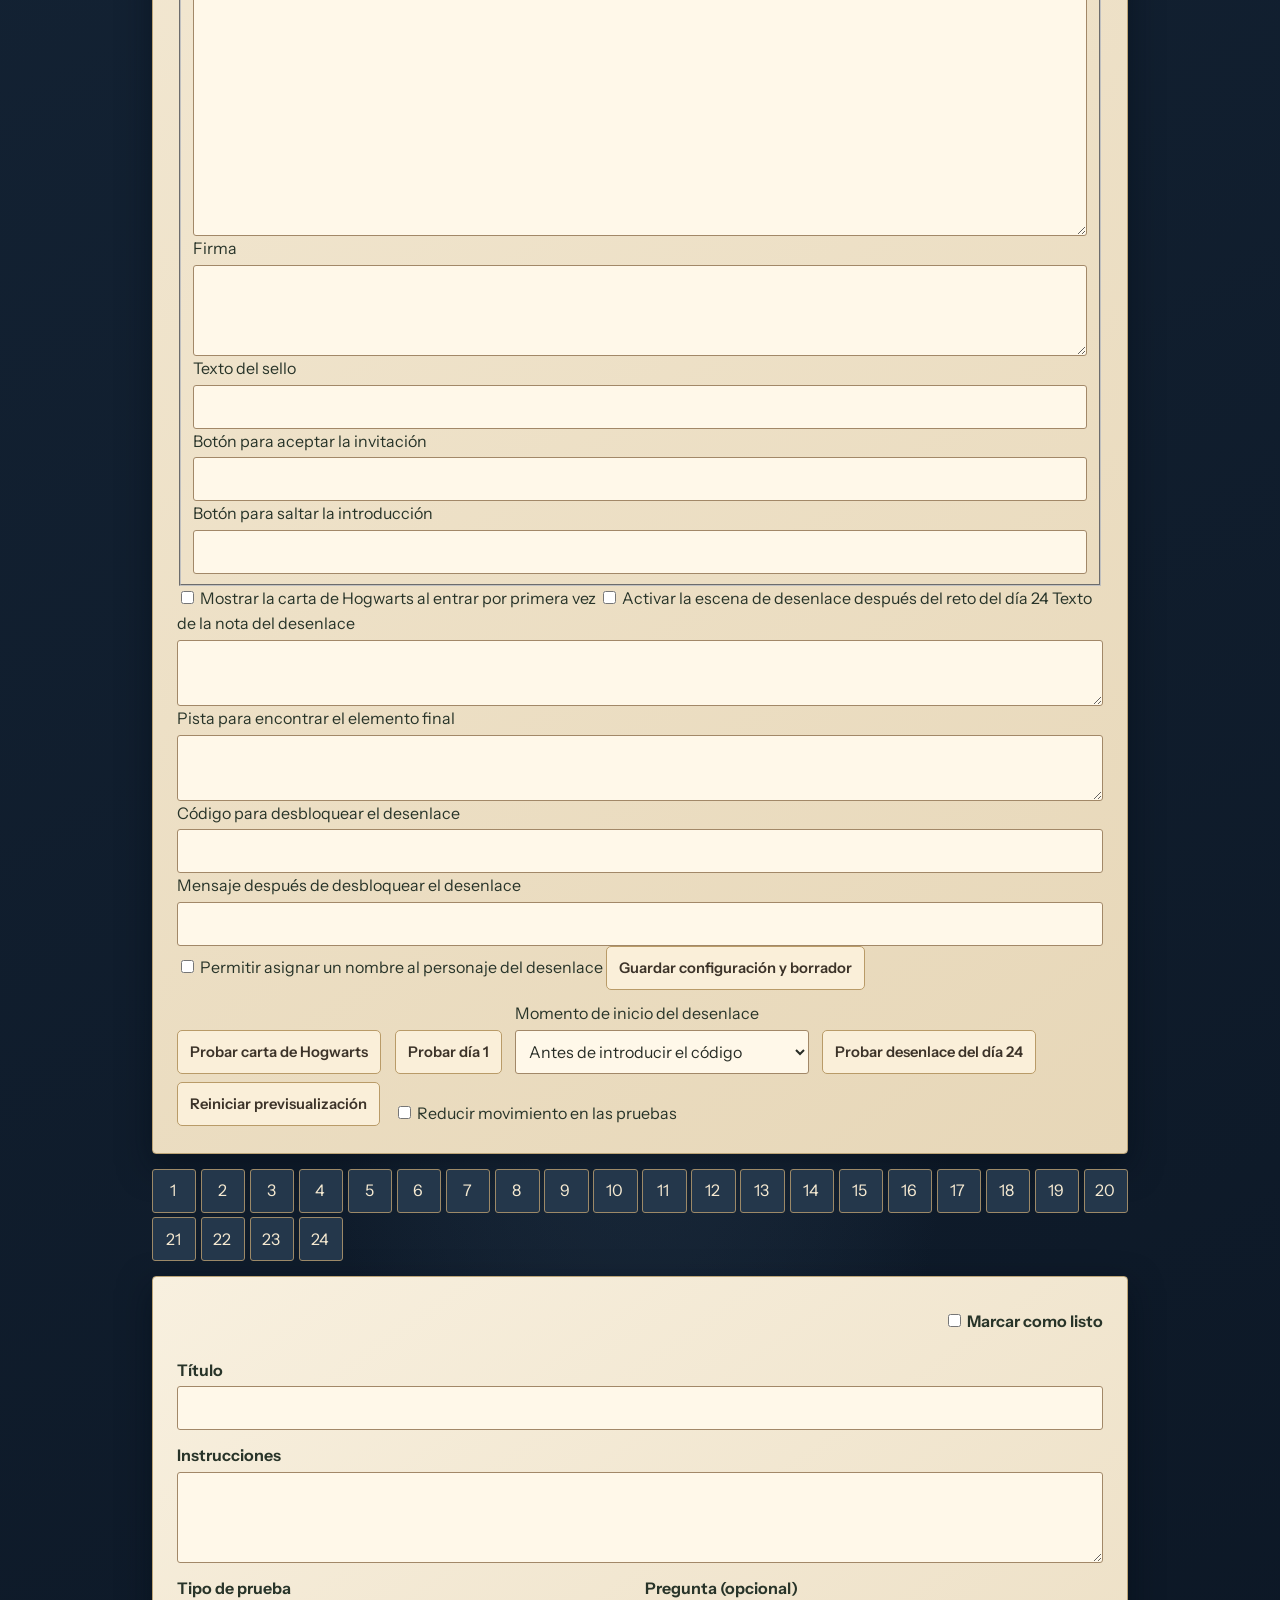
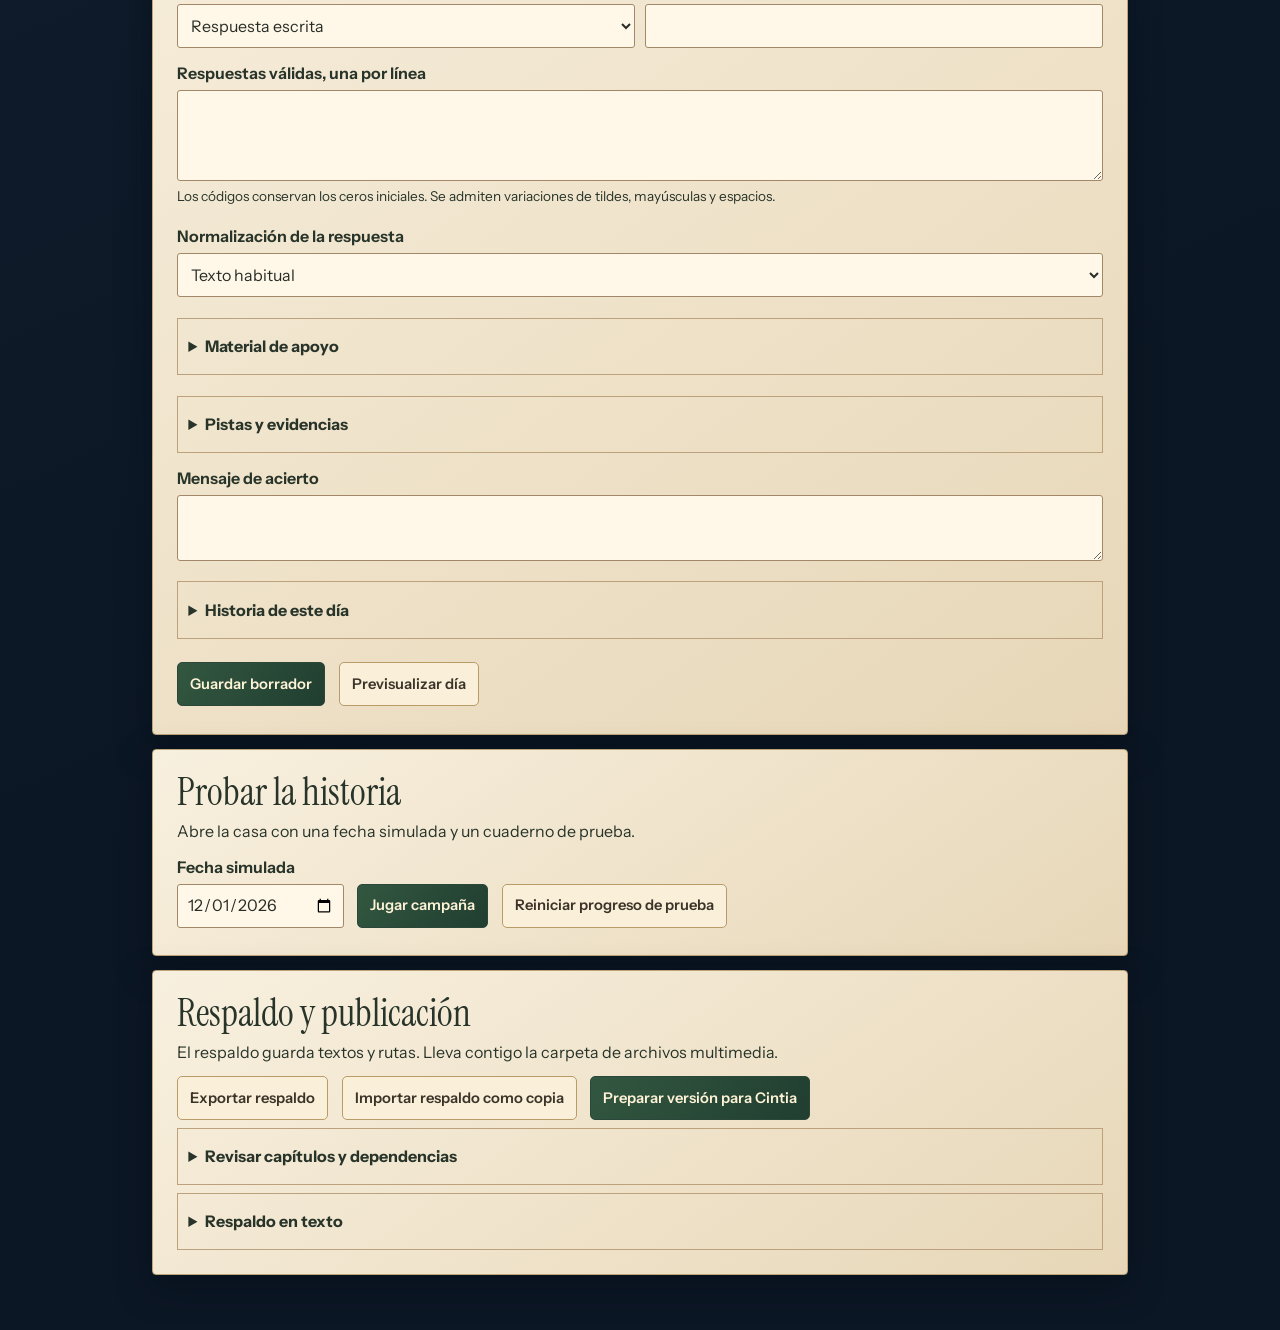
==== commit f85151e2: "Permite editar la carta de Hogwarts desde el editor" ====
--- a/CalendarioAdvientoHP/editor.html
+++ b/CalendarioAdvientoHP/editor.html
@@ -5,22 +5,22 @@
   <meta name="viewport" content="width=device-width, initial-scale=1">
   <meta name="robots" content="noindex, nofollow">
   <title>Modo edición · Carta de Hogwarts para Andrea</title>
-  <link rel="stylesheet" href="./estilos.css?v=20261124-4">
-  <link rel="stylesheet" href="./experiencias.css?v=20261124-3">
-  <link rel="stylesheet" href="./acabado.css?v=20261124-3">
-  <link rel="stylesheet" href="./editor.css?v=20261124-3">
-  <script defer src="./escape-room.js"?v=20261124-3"></script>
-  <script defer src="./calendario-publicado.js"?v=20261124-3"></script>
-  <script defer src="./recursos-reto.js"?v=20261124-3"></script>
-  <script defer src="./campana-prueba.js"?v=20261124-3"></script>
-  <script defer src="./campana-3946.js"?v=20261124-3"></script>
-  <script defer src="./retos-avanzados.js"?v=20261124-3"></script>
-  <script defer src="./mecanismos.js"?v=20261124-3"></script>
-  <script defer src="./experiencias.js"?v=20261124-3"></script>
-  <script defer src="./cerradura-transmisiones.js"?v=20261124-3"></script>
-  <script defer src="./campana-mecanismos.js"?v=20261124-3"></script>
-  <script defer src="./vista-reto.js"?v=20261124-3"></script>
-  <script defer src="./editor.js"?v=20261124-3"></script>
+  <link rel="stylesheet" href="./estilos.css?v=20261124-5">
+  <link rel="stylesheet" href="./experiencias.css?v=20261124-5">
+  <link rel="stylesheet" href="./acabado.css?v=20261124-5">
+  <link rel="stylesheet" href="./editor.css?v=20261124-5">
+  <script defer src="./escape-room.js?v=20261124-5"></script>
+  <script defer src="./calendario-publicado.js?v=20261124-5"></script>
+  <script defer src="./recursos-reto.js?v=20261124-5"></script>
+  <script defer src="./campana-prueba.js?v=20261124-5"></script>
+  <script defer src="./campana-3946.js?v=20261124-5"></script>
+  <script defer src="./retos-avanzados.js?v=20261124-5"></script>
+  <script defer src="./mecanismos.js?v=20261124-5"></script>
+  <script defer src="./experiencias.js?v=20261124-5"></script>
+  <script defer src="./cerradura-transmisiones.js?v=20261124-5"></script>
+  <script defer src="./campana-mecanismos.js?v=20261124-5"></script>
+  <script defer src="./vista-reto.js?v=20261124-5"></script>
+  <script defer src="./editor.js?v=20261124-5"></script>
 </head>
 <body class="pagina-editor">
   <main class="editor">
@@ -52,6 +52,20 @@
             <p class="ayuda">Separa los párrafos con una línea en blanco. Esta escena es independiente de la carta de Hogwarts.</p>
             <label>Texto del botón para continuar <input name="historiaBoton"></label>
             <label>Revelación al completar la confirmación final <textarea name="revelacion" rows="2"></textarea></label>
+          </fieldset>
+          <fieldset>
+            <legend>Carta de Hogwarts</legend>
+            <p class="ayuda">Todos estos textos aparecen en la introducción principal. Separa los párrafos de la carta con una línea en blanco.</p>
+            <label>Rótulo superior <input name="cartaRotulo"></label>
+            <label>Encabezado del colegio <input name="cartaCabecera"></label>
+            <label>Fecha de la carta <input name="cartaFecha"></label>
+            <label>Destinataria <input name="cartaDestinatario"></label>
+            <label>Título de la carta <input name="cartaTitulo"></label>
+            <label>Contenido de la carta <textarea name="cartaTexto" rows="12"></textarea></label>
+            <label>Firma <textarea name="cartaFirma" rows="3"></textarea></label>
+            <label>Texto del sello <input name="cartaSello"></label>
+            <label>Botón para aceptar la invitación <input name="cartaBoton"></label>
+            <label>Botón para saltar la introducción <input name="cartaSaltar"></label>
           </fieldset>
           <label><input type="checkbox" name="introduccion"> Mostrar la carta de Hogwarts al entrar por primera vez</label>
           <label><input type="checkbox" name="final"> Activar la escena de desenlace después del reto del día 24</label>
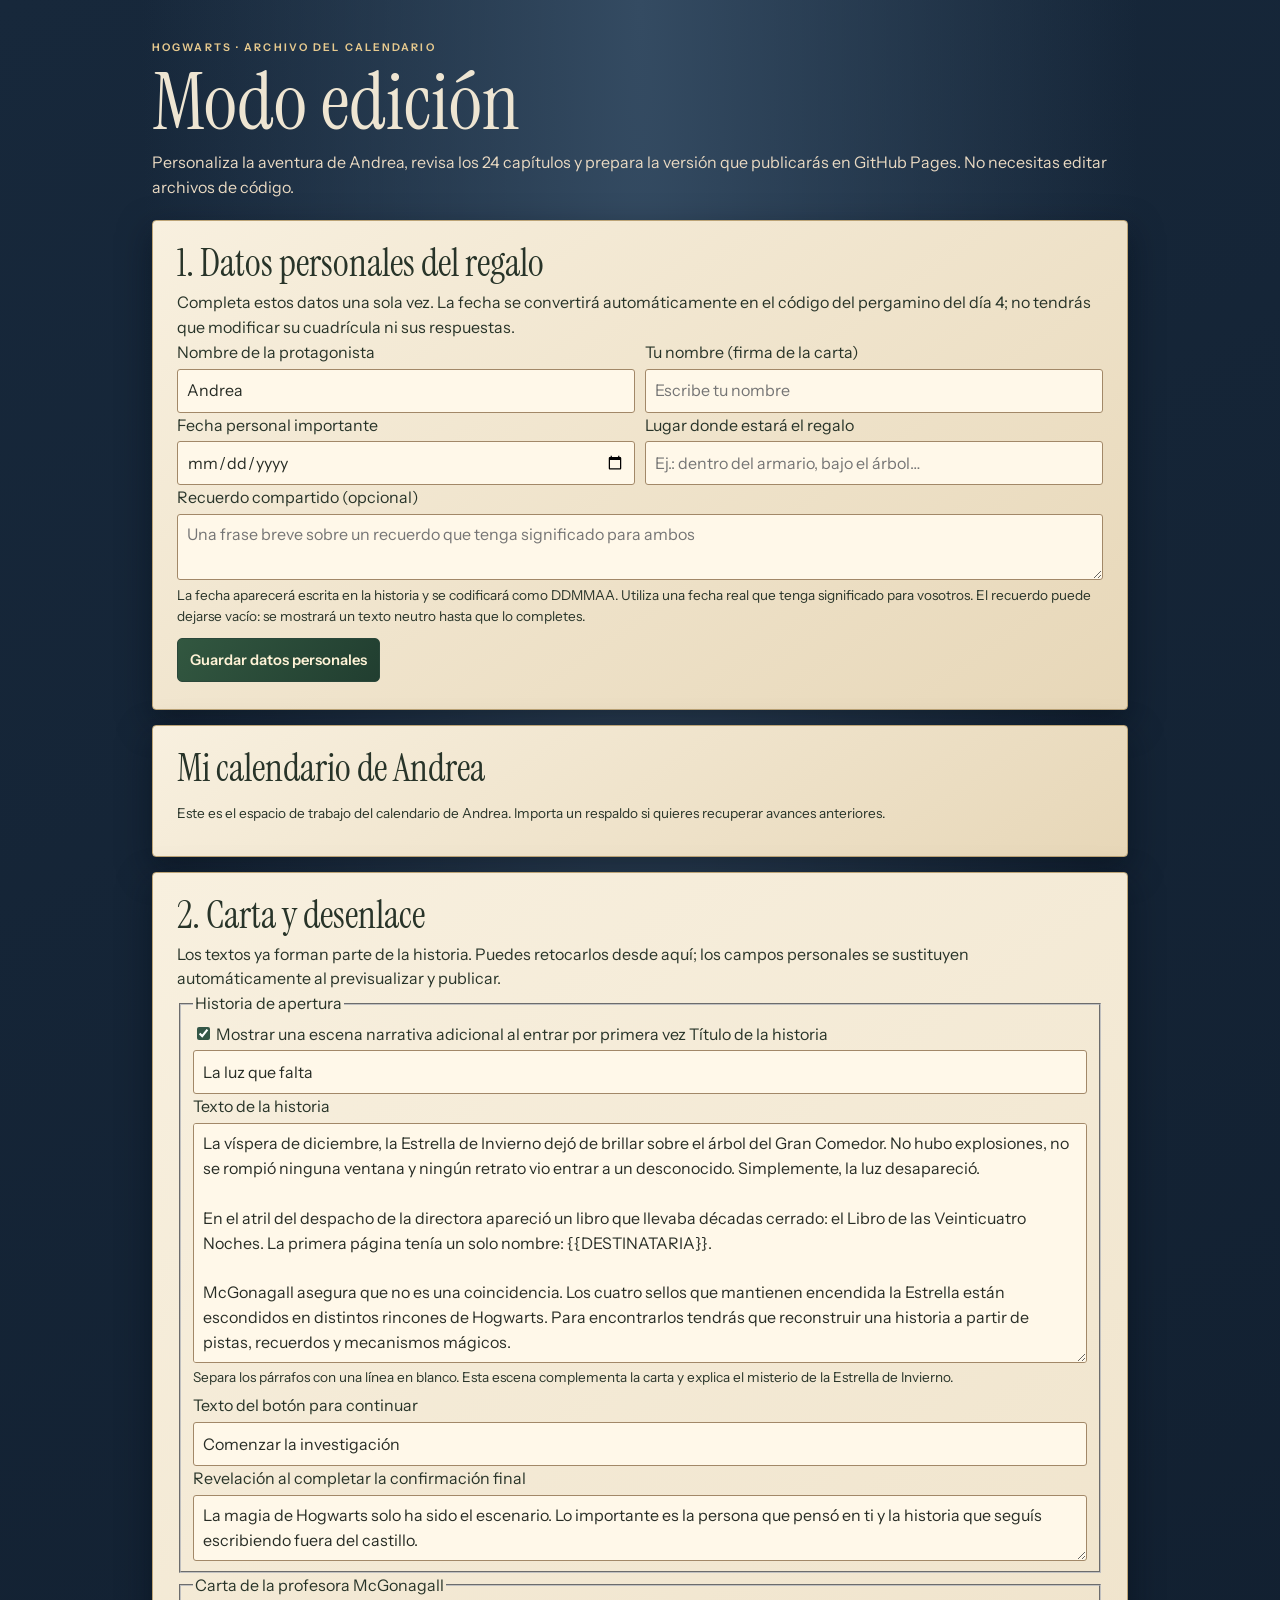
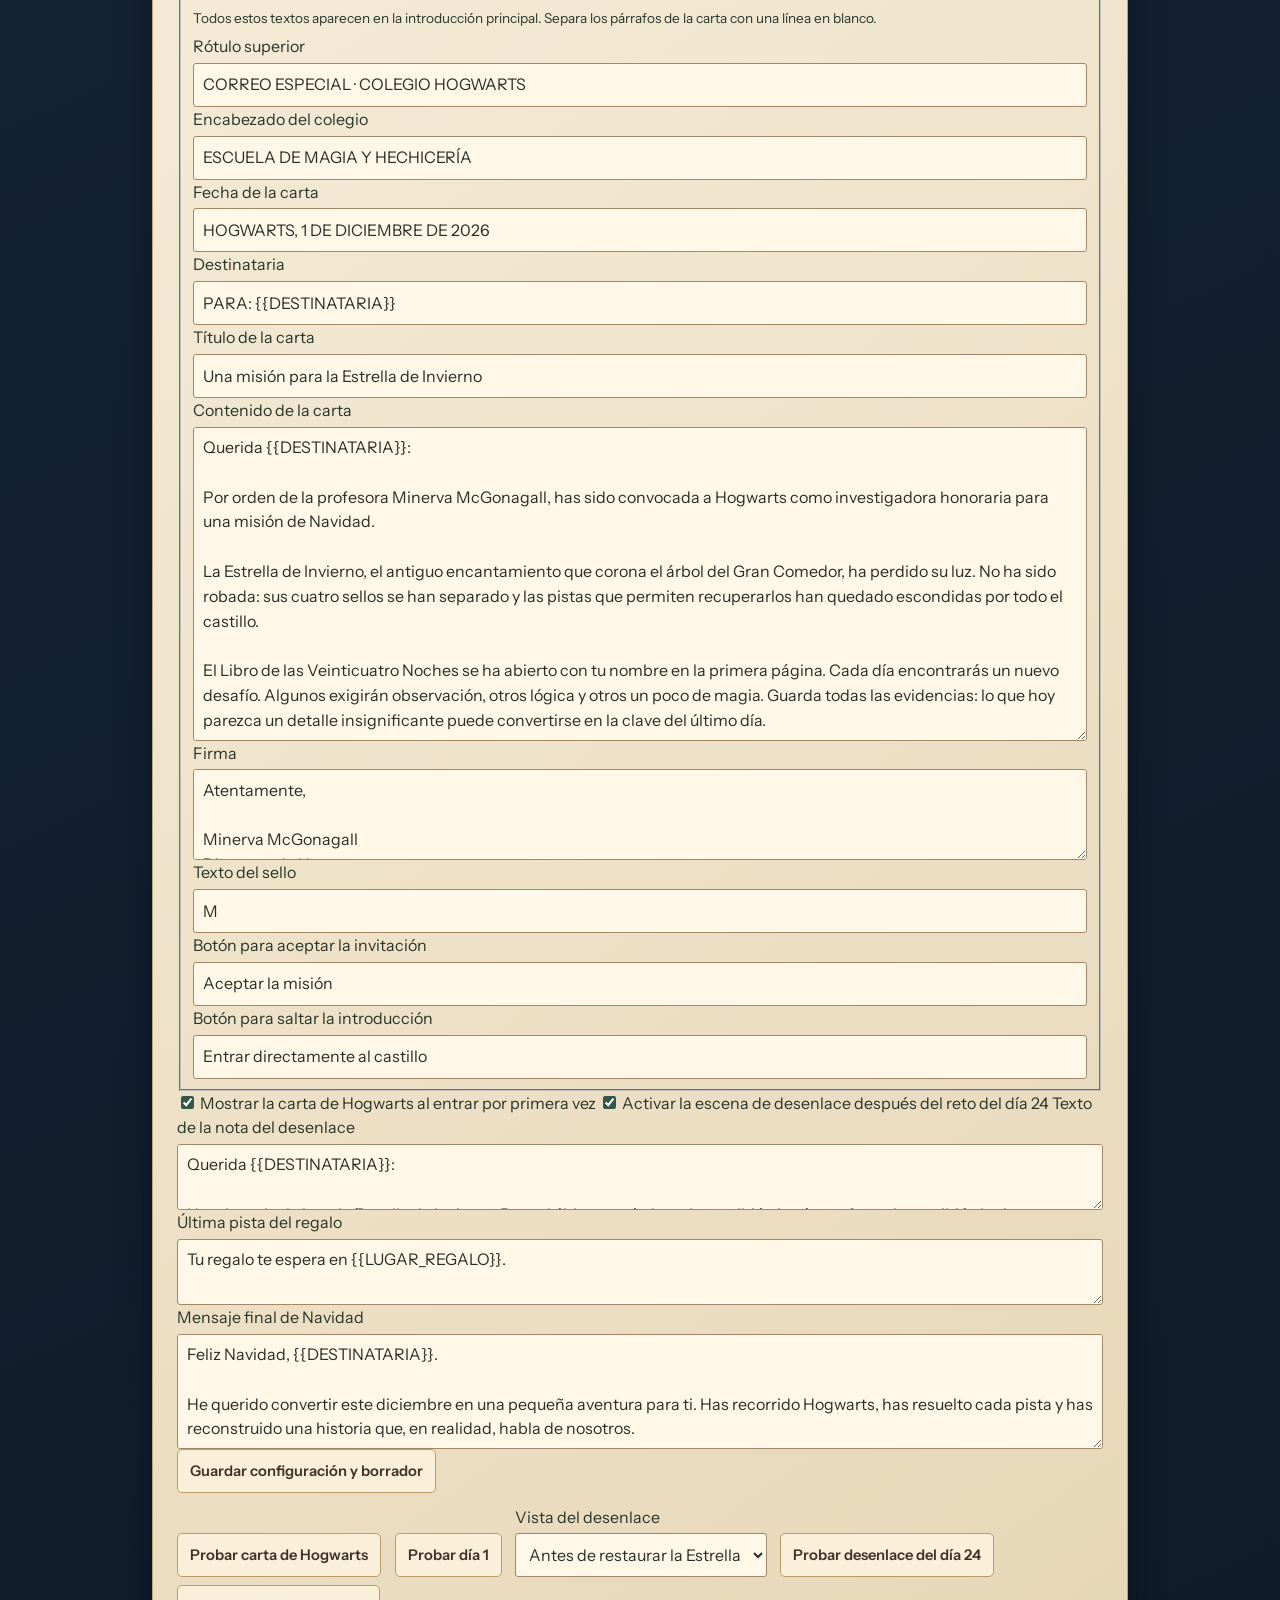
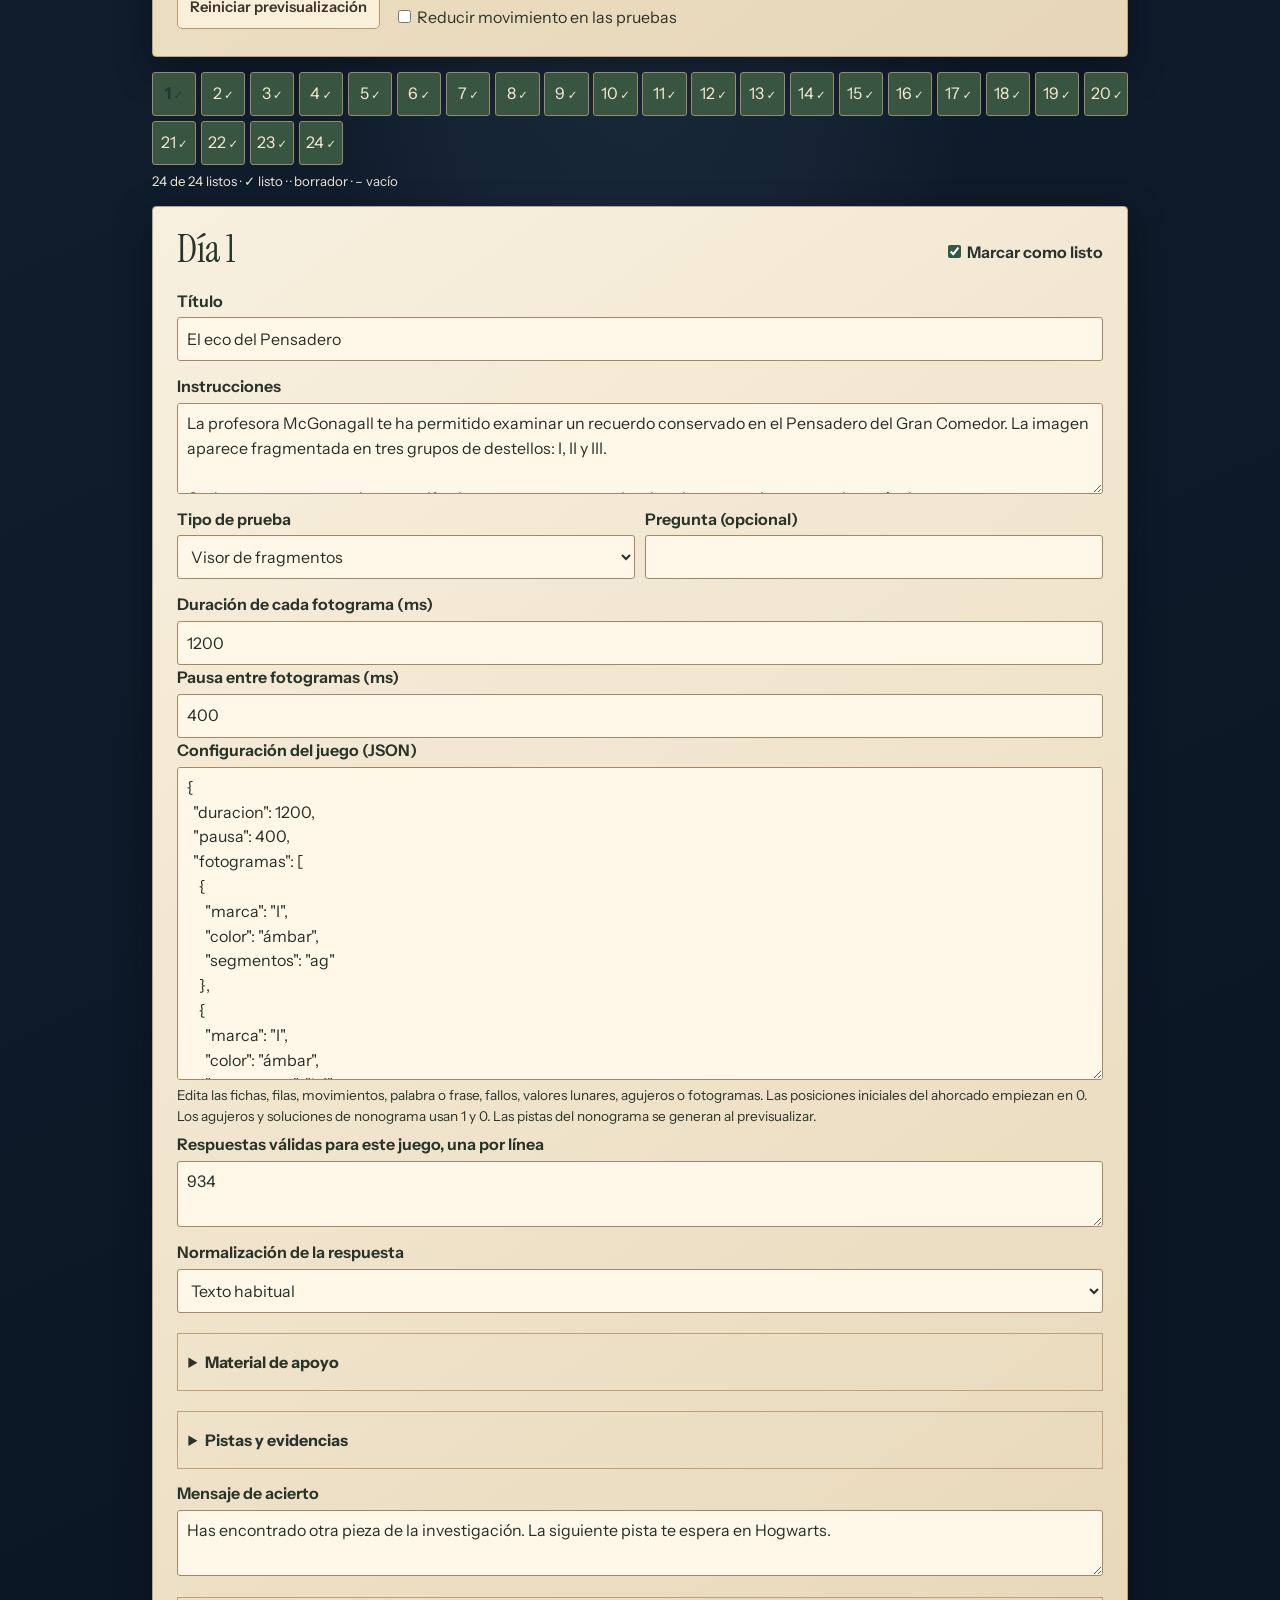
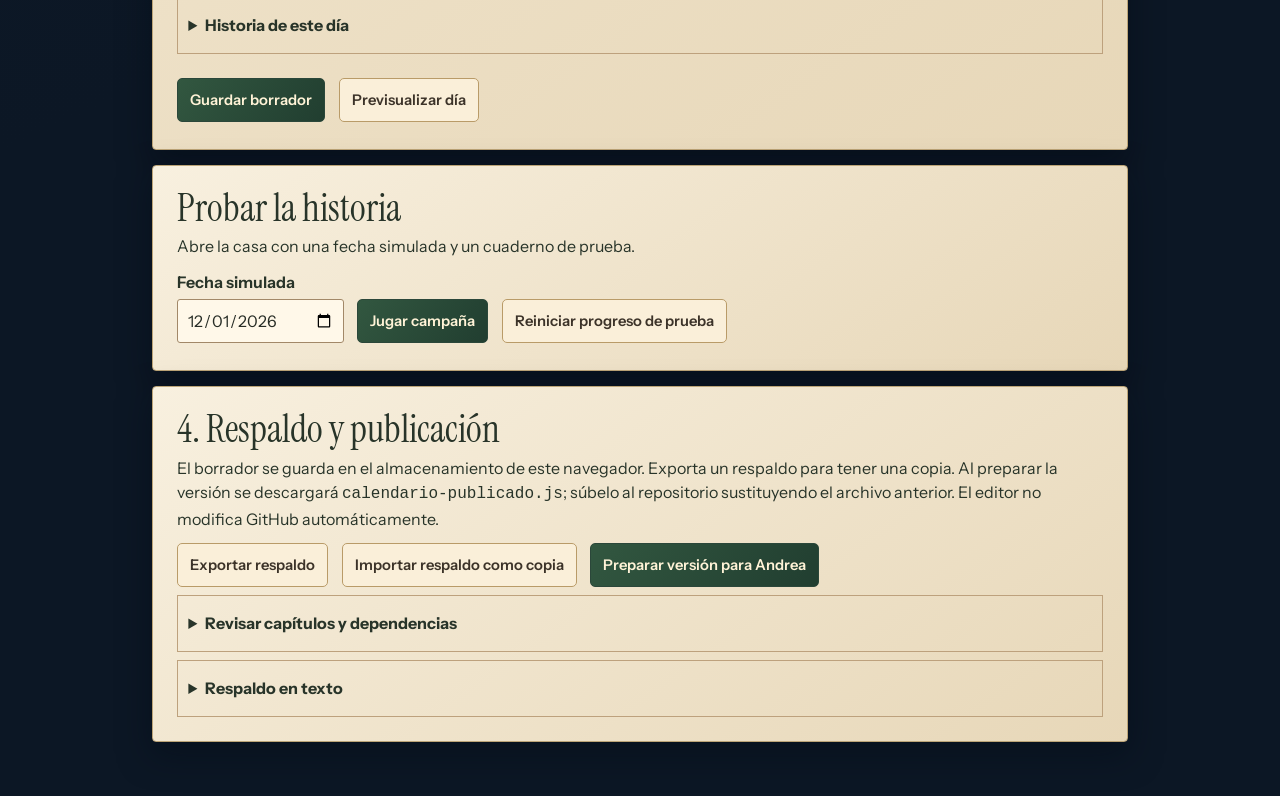
==== commit 68d1965e: "Calendario v1.0.0" ====
--- a/CalendarioAdvientoHP/editor.html
+++ b/CalendarioAdvientoHP/editor.html
@@ -4,57 +4,72 @@
   <meta charset="utf-8">
   <meta name="viewport" content="width=device-width, initial-scale=1">
   <meta name="robots" content="noindex, nofollow">
-  <title>Modo edición · Carta de Hogwarts para Andrea</title>
-  <link rel="stylesheet" href="./estilos.css?v=20261124-5">
-  <link rel="stylesheet" href="./experiencias.css?v=20261124-5">
-  <link rel="stylesheet" href="./acabado.css?v=20261124-5">
-  <link rel="stylesheet" href="./editor.css?v=20261124-5">
-  <script defer src="./escape-room.js?v=20261124-5"></script>
-  <script defer src="./calendario-publicado.js?v=20261124-5"></script>
-  <script defer src="./recursos-reto.js?v=20261124-5"></script>
-  <script defer src="./campana-prueba.js?v=20261124-5"></script>
-  <script defer src="./campana-3946.js?v=20261124-5"></script>
-  <script defer src="./retos-avanzados.js?v=20261124-5"></script>
-  <script defer src="./mecanismos.js?v=20261124-5"></script>
-  <script defer src="./experiencias.js?v=20261124-5"></script>
-  <script defer src="./cerradura-transmisiones.js?v=20261124-5"></script>
-  <script defer src="./campana-mecanismos.js?v=20261124-5"></script>
-  <script defer src="./vista-reto.js?v=20261124-5"></script>
-  <script defer src="./editor.js?v=20261124-5"></script>
+  <title>Editor de la Estrella de Invierno · Hogwarts</title>
+  <link rel="stylesheet" href="./estilos.css?v=20261127-2">
+  <link rel="stylesheet" href="./experiencias.css?v=20261127-2">
+  <link rel="stylesheet" href="./acabado.css?v=20261127-2">
+  <link rel="stylesheet" href="./editor.css?v=20261127-2">
+  <script defer src="./escape-room.js?v=20261127-2"></script>
+  <script defer src="./calendario-publicado.js?v=20261127-2"></script>
+  <script defer src="./recursos-reto.js?v=20261127-2"></script>
+  <script defer src="./retos-avanzados.js?v=20261127-2"></script>
+  <script defer src="./mecanismos.js?v=20261127-2"></script>
+  <script defer src="./experiencias.js?v=20261127-2"></script>
+  <script defer src="./cerradura-transmisiones.js?v=20261127-2"></script>
+  <script defer src="./vista-reto.js?v=20261127-2"></script>
+  <script defer src="./editor.js?v=20261127-2"></script>
 </head>
 <body class="pagina-editor">
   <main class="editor">
     <header class="cabecera-editor">
       <p class="fecha">HOGWARTS · ARCHIVO DEL CALENDARIO</p>
       <h1>Modo edición</h1>
-      <p>Desarrolla la historia y los 24 desafíos del calendario de Andrea. Los cambios se guardan en este navegador; puedes exportar respaldos en cualquier momento.</p>
+      <p>Personaliza la aventura de Andrea, revisa los 24 capítulos y prepara la versión que publicarás en GitHub Pages. No necesitas editar archivos de código.</p>
     </header>
     <p id="solo-local" hidden>Abre el archivo editor.html desde la carpeta del calendario en tu equipo.</p>
     <div id="editor-local" hidden>
+      <section class="panel-editor panel-personalizacion" id="personalizacion-editor">
+        <h2>1. Datos personales del regalo</h2>
+        <p>Completa estos datos una sola vez. La fecha se convertirá automáticamente en el código del pergamino del día 4; no tendrás que modificar su cuadrícula ni sus respuestas.</p>
+        <form id="formulario-personalizacion">
+          <div class="columnas">
+            <label>Nombre de la protagonista <input name="destinataria" value="Andrea" autocomplete="off" required></label>
+            <label>Tu nombre (firma de la carta) <input name="remitente" placeholder="Escribe tu nombre" autocomplete="name" required></label>
+          </div>
+          <div class="columnas">
+            <label>Fecha personal importante <input name="fechaEspecial" type="date" required></label>
+            <label>Lugar donde estará el regalo <input name="lugarRegalo" placeholder="Ej.: dentro del armario, bajo el árbol…" required></label>
+          </div>
+          <label>Recuerdo compartido (opcional) <textarea name="recuerdoCompartido" rows="2" placeholder="Una frase breve sobre un recuerdo que tenga significado para ambos"></textarea></label>
+          <p class="ayuda">La fecha aparecerá escrita en la historia y se codificará como DDMMAA. Utiliza una fecha real que tenga significado para vosotros. El recuerdo puede dejarse vacío: se mostrará un texto neutro hasta que lo completes.</p>
+          <div class="acciones-editor">
+            <button class="control-reto principal" type="submit">Guardar datos personales</button>
+          </div>
+        </form>
+      </section>
       <section class="panel-editor">
         <h2 id="espacio-activo">Mis borradores</h2>
         <div class="acciones-editor">
           <p class="ayuda">Este es el espacio de trabajo del calendario de Andrea. Importa un respaldo si quieres recuperar avances anteriores.</p>
           <button class="control-reto" type="button" id="volver-borradores" hidden>Volver a mis borradores</button>
-          <button class="control-reto" type="button" id="copiar-dia-uno" hidden>Usar una copia de mi día 1</button>
         </div>
         <label id="selector-copias" hidden>Respaldos importados <select id="copias"></select></label>
       </section>
       <section class="panel-editor" id="experiencias-editor">
-        <h2>Historia y desenlace</h2>
-        <p>Configura los textos de la introducción y del desenlace. Estos ajustes pertenecen al borrador abierto y no modifican por sí solos la versión pública.</p>
+        <h2>2. Carta y desenlace</h2>
+        <p>Los textos ya forman parte de la historia. Puedes retocarlos desde aquí; los campos personales se sustituyen automáticamente al previsualizar y publicar.</p>
         <form id="formulario-experiencias">
           <fieldset>
-            <legend>Historia complementaria (opcional)</legend>
+            <legend>Historia de apertura</legend>
             <label><input type="checkbox" name="historiaActiva"> Mostrar una escena narrativa adicional al entrar por primera vez</label>
             <label>Título de la historia <input name="historiaTitulo"></label>
             <label>Texto de la historia <textarea name="historiaTexto" rows="9"></textarea></label>
-            <p class="ayuda">Separa los párrafos con una línea en blanco. Esta escena es independiente de la carta de Hogwarts.</p>
+            <p class="ayuda">Separa los párrafos con una línea en blanco. Esta escena complementa la carta y explica el misterio de la Estrella de Invierno.</p>
             <label>Texto del botón para continuar <input name="historiaBoton"></label>
             <label>Revelación al completar la confirmación final <textarea name="revelacion" rows="2"></textarea></label>
           </fieldset>
           <fieldset>
-            <legend>Carta de Hogwarts</legend>
+            <legend>Carta de la profesora McGonagall</legend>
             <p class="ayuda">Todos estos textos aparecen en la introducción principal. Separa los párrafos de la carta con una línea en blanco.</p>
             <label>Rótulo superior <input name="cartaRotulo"></label>
             <label>Encabezado del colegio <input name="cartaCabecera"></label>
@@ -70,16 +85,14 @@
           <label><input type="checkbox" name="introduccion"> Mostrar la carta de Hogwarts al entrar por primera vez</label>
           <label><input type="checkbox" name="final"> Activar la escena de desenlace después del reto del día 24</label>
           <label>Texto de la nota del desenlace <textarea name="nota" rows="2"></textarea></label>
-          <label>Pista para encontrar el elemento final <textarea name="pista" rows="2"></textarea></label>
-          <label>Código para desbloquear el desenlace <input name="codigo" required></label>
-          <label>Mensaje después de desbloquear el desenlace <input name="mensaje"></label>
-          <label><input type="checkbox" name="permitirNombre"> Permitir asignar un nombre al personaje del desenlace</label>
+          <label>Última pista del regalo <textarea name="pista" rows="2"></textarea></label>
+          <label>Mensaje final de Navidad <textarea name="mensaje" rows="4"></textarea></label>
           <button class="control-reto" type="submit">Guardar configuración y borrador</button>
         </form>
         <div class="acciones-editor">
           <button class="control-reto" type="button" id="probar-introduccion">Probar carta de Hogwarts</button>
           <button class="control-reto" type="button" id="probar-dia-1">Probar día 1</button>
-          <label>Momento de inicio del desenlace <select id="inicio-final"><option value="antes">Antes de introducir el código</option><option value="despues">Justo después de acertar el código</option><option value="paquete">Al confirmar el elemento final</option></select></label>
+          <label>Vista del desenlace <select id="inicio-final"><option value="antes">Antes de restaurar la Estrella</option><option value="despues">Estrella restaurada</option><option value="paquete">Carta personal</option></select></label>
           <button class="control-reto" type="button" id="probar-final">Probar desenlace del día 24</button>
           <button class="control-reto" type="button" id="reiniciar-experiencia">Reiniciar previsualización</button>
           <label><input type="checkbox" id="reducir-movimiento-pruebas"> Reducir movimiento en las pruebas</label>
@@ -180,13 +193,13 @@
       </section>
 
       <section class="panel-editor">
-        <h2>Respaldo y publicación</h2>
-        <p>El respaldo guarda textos y rutas. Lleva contigo la carpeta de archivos multimedia.</p>
+        <h2>4. Respaldo y publicación</h2>
+        <p>El borrador se guarda en el almacenamiento de este navegador. Exporta un respaldo para tener una copia. Al preparar la versión se descargará <code>calendario-publicado.js</code>; súbelo al repositorio sustituyendo el archivo anterior. El editor no modifica GitHub automáticamente.</p>
         <div class="acciones-editor">
           <button class="control-reto" type="button" id="exportar">Exportar respaldo</button>
           <button class="control-reto" type="button" id="importar">Importar respaldo como copia</button>
           <input id="archivo-respaldo" type="file" accept=".json,application/json" hidden>
-          <button class="control-reto principal" type="button" id="preparar">Preparar versión para Cintia</button>
+          <button class="control-reto principal" type="button" id="preparar">Preparar versión para Andrea</button>
         </div>
         <details class="detalle-editor" id="revision-publicacion">
           <summary>Revisar capítulos y dependencias</summary>
--- a/CalendarioAdvientoHP/experiencias.css
+++ b/CalendarioAdvientoHP/experiencias.css
@@ -28,36 +28,8 @@
 .alineada .pestillo-control { outline:2px solid #46684b; outline-offset:3px; }
 .casa-despierta .fachada { animation:casa-despertar 1.1s ease-out; }
 @keyframes casa-despertar { 35% { filter:brightness(1.9); box-shadow:0 0 55px #ffd581; } }
-.habitante { max-width:30rem; margin:1rem auto; }
-.caja-fuerte-habitante { position:relative; padding:1rem; background:linear-gradient(135deg,#3c4b43,#202e2a); border:9px solid #8c7e5e; border-radius:8px; overflow:hidden; perspective:700px; }
-.hoja-caja { position:absolute; z-index:3; top:0; bottom:0; width:50%; background:linear-gradient(100deg,#405448,#263b31); border:2px solid #a08b5e; box-shadow:inset 0 0 0 6px #273b31; animation:abrir-hoja 1s forwards; pointer-events:none; backface-visibility:hidden; }
-.hoja-izquierda { left:0; transform-origin:left center; --giro:-115deg; }
-.hoja-derecha { right:0; transform-origin:right center; --giro:115deg; }
-@keyframes abrir-hoja { to { transform:rotateY(var(--giro)); } }
-.pantalla-habitante { position:relative; display:grid; place-items:center; aspect-ratio:1.5; overflow:hidden; background:#101d19; box-shadow:inset 0 0 20px #000a; color:#d1efb9; font-family:monospace; border:5px solid #1a2923; }
-.pantalla-habitante[data-etapa='0'] { background:#111715; }
-.pantalla-habitante:not([data-etapa='0']) { background:repeating-linear-gradient(0deg,#adc6a20a 0 2px,transparent 2px 4px),#203c30; }
-.piloto-apagado { position:absolute; bottom:4px; right:8px; color:#7d8a70; }
-.arranque-pixel { animation:encender-pixel .8s steps(4); }
-@keyframes encender-pixel { 0%,35% { opacity:0; transform:scaleY(.05); } 70% { opacity:.4; } }
-.huevo-pixel { width:23%; aspect-ratio:.8; background:#dfdfad; clip-path:polygon(35% 0,65% 0,65% 8%,80% 8%,80% 22%,90% 22%,90% 38%,100% 38%,100% 80%,90% 80%,90% 92%,75% 92%,75% 100%,25% 100%,25% 92%,10% 92%,10% 80%,0 80%,0 38%,10% 38%,10% 22%,20% 22%,20% 8%,35% 8%); position:relative; animation:huevo-mover .35s steps(2) infinite; }
-.huevo-pixel::after { content:''; position:absolute; inset:25% 30%; background:#304a41; clip-path:polygon(45% 0,60% 0,45% 35%,80% 35%,45% 65%,70% 65%,30% 100%,35% 60%,50% 60%,20% 38%,40% 38%); animation:grieta 2s steps(3); }
-@keyframes huevo-mover { 50% { transform:rotate(6deg); } }
-@keyframes grieta { from { opacity:0; clip-path:inset(0 0 100%); } to { opacity:1; } }
-.criatura-pixel { position:relative; width:38%; aspect-ratio:1.333; image-rendering:pixelated; animation:criatura-curiosa 3s steps(3) infinite; }
-.criatura-pixel i { position:absolute; width:6.3%; height:8.4%; }
-@keyframes criatura-curiosa { 25% { transform:translateX(-10%); } 50% { transform:translateX(12%) translateY(-4px); } 75% { transform:translateX(20%); } }
-.nota-cayendo { position:absolute; left:65%; top:50%; font-size:2rem; color:#f2dfaa; animation:caer-nota 1.8s steps(8) forwards; }
-@keyframes caer-nota { from { transform:translateY(-30px); opacity:0; } to { transform:translateY(55px) rotate(15deg); } }
-.nombre-pixel { position:absolute; bottom:5%; max-width:95%; text-align:center; overflow-wrap:anywhere; }
-.acciones-habitante { display:grid; gap:.8rem; margin-block:1rem; }
-.acciones-habitante label { display:grid; gap:.5rem; }
-.acciones-habitante input { width:100%; min-width:0; padding:.7rem; font:inherit; background:#fff7e6; color:#263c31; border:1px solid #9b825b; }
-.nota-habitante { padding:1rem; color:#3c3429; background:#f4e6c8; box-shadow:2px 4px 9px #352c2422; overflow-wrap:anywhere; }
-.nota-habitante p:last-child { font-weight:650; }
-.mision-final { font-size:1.2rem; font-weight:650; }
 @media(max-width:360px) { .controles-ruedas>div { grid-template-columns:3.8rem 1fr 1fr; font-size:.85rem; } .entrada-caja { padding-inline:.25rem; } .caja-adviento { border-width:6px; } }
-@media(prefers-reduced-motion:reduce) { .tapa-caja,.cierre-metalico,.aro-cerradura { transition:none; } .hoja-caja { animation-duration:.1s; } .criatura-pixel,.huevo-pixel,.huevo-pixel::after,.nota-cayendo,.arranque-pixel,.casa-despierta .fachada { animation:none; } }
+@media(prefers-reduced-motion:reduce) { .tapa-caja,.cierre-metalico,.aro-cerradura { transition:none; } .casa-despierta .fachada { animation:none; } }
 #portada.entrada-caja { background:radial-gradient(ellipse at 50% 30%,#fff8e9,#dfceb0); gap:2rem; padding:4rem 1rem 2rem; place-content:initial; align-content:center; }
 #portada.entrada-caja[hidden] { display:none; }
 .cerradura-mecanica svg rect { transition:x .32s ease-out,width .32s ease-out; }
@@ -65,8 +37,7 @@
 @keyframes iluminar-resultado { 35% { background-color:#f8dea8; box-shadow:0 0 35px #e3ba6f; } }
 @media(prefers-reduced-motion:reduce) { .casa-despierta:not(#calendario) { animation:none; } .cerradura-mecanica svg rect { transition:none; } }
 .movimiento-reducido :is(.tapa-caja,.cierre-metalico,.aro-cerradura,.cerradura-mecanica svg rect) { transition:none; }
-.movimiento-reducido .hoja-caja { animation-duration:.1s; }
-.movimiento-reducido :is(.criatura-pixel,.huevo-pixel,.huevo-pixel::after,.nota-cayendo,.arranque-pixel,.casa-despierta .fachada,.casa-despierta:not(#calendario)) { animation:none; }
+.movimiento-reducido .casa-despierta:not(#calendario) { animation:none; }
 html { scrollbar-gutter:stable; }
 .selector-transmision { display:grid; grid-template-columns:1fr 1fr; gap:.5rem; margin-block:.7rem; }
 .selector-transmision button { min-height:48px; padding:.5rem .25rem; }
@@ -213,3 +184,28 @@
 .movimiento-reducido .historia-entrada { animation: none; }
 
 .esquema-transmisiones { font-size: .88rem; }
+
+
+/* Desenlace de Hogwarts: recuperar la Estrella de Invierno. */
+.final-hogwarts {
+  display:grid; gap:.9rem; padding:clamp(.8rem,3vw,1.35rem);
+  color:#f4e6cf; border:1px solid #a98a5c; border-radius:8px;
+  background:radial-gradient(ellipse at 50% 8%,#52616a 0,transparent 58%),linear-gradient(145deg,#1b2c39,#101d29);
+  box-shadow:0 16px 45px #050b1266; text-align:center;
+}
+.rotulo-final { color:#e6c98e; font-size:.68rem; font-weight:700; letter-spacing:.2em; }
+.escena-estrella { width:min(100%,25rem); margin:auto; filter:drop-shadow(0 0 18px #e5c47b55); }
+.escena-estrella svg { display:block; width:100%; height:auto; }
+.final-hogwarts[data-etapa="1"] .escena-estrella,
+.final-hogwarts[data-etapa="2"] .escena-estrella,
+.final-hogwarts[data-etapa="3"] .escena-estrella { animation:brillo-invierno 2.8s ease-in-out infinite alternate; }
+@keyframes brillo-invierno { from { filter:brightness(.9) drop-shadow(0 0 8px #f3d28d55); } to { filter:brightness(1.22) drop-shadow(0 0 22px #f7dc9cbb); } }
+.estado-final { color:#f2d8a4; font-weight:650; }
+.contenido-final { display:grid; gap:.85rem; text-align:left; line-height:1.65; }
+.contenido-final p { white-space:pre-line; }
+.carta-final { padding:1.1rem; color:#342e27; background:linear-gradient(135deg,#f8eed8,#e6d2ad); border:1px solid #c3a474; box-shadow:0 8px 20px #0003; white-space:pre-line; }
+.mensaje-final { padding:.85rem 1rem; border-left:2px solid #d5b678; background:#f3d7a10c; white-space:pre-line; }
+.pista-final { padding:1rem; border:1px dashed #c5a36c; color:#ffe7b8; font-weight:700; text-align:center; }
+.acciones-final { display:grid; gap:.55rem; }
+.acciones-final button,.final-hogwarts > button { min-height:46px; }
+@media(prefers-reduced-motion:reduce) { .final-hogwarts[data-etapa] .escena-estrella { animation:none; } }
--- a/CalendarioAdvientoHP/acabado.css
+++ b/CalendarioAdvientoHP/acabado.css
@@ -37,9 +37,9 @@
 .tapa-exterior::before { left:23px; top:23px; border-right:0; border-bottom:0; }.tapa-exterior::after { right:23px; bottom:23px; border-left:0; border-top:0; }
 .ornamento-caja { position:absolute; inset:23% 22%; border:1px solid #ad92524d; border-radius:50% 50% 40% 40%; }
 .ornamento-caja::before { content:'✧'; display:block; margin-top:-.8rem; color:#bca16b; text-align:center; background:#1d3b2c; width:2rem; margin-inline:auto; }
-.placa-cintia { position:relative; z-index:1; display:grid; place-items:center; gap:3px; padding:.65rem 2rem .85rem; border:1px solid #b6975b; border-radius:2px; color:#ead9af; background:linear-gradient(135deg,#5d4c30,#353522 55%,#6d5837); box-shadow:0 4px 9px #0005,inset 0 0 0 3px #1a251d; }
+.placa-hogwarts { position:relative; z-index:1; display:grid; place-items:center; gap:3px; padding:.65rem 2rem .85rem; border:1px solid #b6975b; border-radius:2px; color:#ead9af; background:linear-gradient(135deg,#5d4c30,#353522 55%,#6d5837); box-shadow:0 4px 9px #0005,inset 0 0 0 3px #1a251d; }
 .placa-para { font-size:.48rem; letter-spacing:.28em; }
-.tapa-exterior .placa-cintia h1 { margin:0; font:400 clamp(1.6rem,7vw,2.1rem)/1 var(--serif); letter-spacing:.025em; color:#f2dfaf; }
+.tapa-exterior .placa-hogwarts h1 { margin:0; font:400 clamp(1.6rem,7vw,2.1rem)/1 var(--serif); letter-spacing:.025em; color:#f2dfaf; }
 .tapa-interior { transform:rotateX(180deg) translateZ(5px); background:repeating-linear-gradient(0deg,#e4ce9105 0 1px,transparent 1px 4px),linear-gradient(130deg,#274333,#11291f); box-shadow:inset 0 0 0 8px #463321,inset 0 0 0 9px #b49154,inset 0 0 25px #0009; display:grid; place-items:center; }
 .sello-interior { padding:1rem; border:1px solid #b4965b60; border-radius:50%; color:#b6a075; font:1.1rem var(--serif); letter-spacing:.13em; }
 .canto-tapa { position:absolute; top:100%; left:0; right:0; height:8px; transform-origin:top; transform:rotateX(-90deg); background:linear-gradient(#ad8750,#4b3422 60%); border:1px solid #916a3e; }
@@ -277,3 +277,21 @@
 .sello-hogwarts{position:absolute;right:1.45rem;bottom:-1.15rem;width:2.7rem;height:2.7rem;display:grid;place-items:center;border-radius:50%;border:2px solid #e1a18b;color:#f4d4bd;background:radial-gradient(circle,#9d392e,#67251f);font:1.65rem var(--serif);box-shadow:0 3px 8px #2a160f66}
 .abrir-carta{min-height:48px;padding:.7rem 1.35rem;border:1px solid #d3b77e;border-radius:3px;color:#f8edda;background:linear-gradient(135deg,#3d5b4c,#203b35);box-shadow:0 5px 15px #02081266;font-weight:600}.enlace-editor{color:#d8c79f;font-size:.78rem;text-underline-offset:4px}.carta-hogwarts .saltar-introduccion{position:static;color:#b9c5ce;font-size:.72rem}.carta-hogwarts .estado-entrada{position:static;color:#e4d3ad}
 @media(min-width:700px){.sobre-hogwarts{padding:1.8rem 2.5rem 2.2rem}.texto-carta{font-size:1.08rem}}
+
+
+/* Identidad visual de la campaña: piedra, invierno y luz de la Estrella. */
+#calendario .introduccion { text-align:center; }
+#calendario .introduccion h1 { letter-spacing:.01em; }
+#calendario .introduccion em { display:inline-block; margin-top:.18em; font-size:.6em; letter-spacing:.015em; }
+#calendario .fachada {
+  background:repeating-linear-gradient(90deg,transparent 0 23px,#06132270 24px 25px),
+    linear-gradient(110deg,#47545d,#253545 72%,#1b2b3c);
+  border-color:#907a59;
+  box-shadow:inset 0 5px 8px #070f1a99,inset 0 0 0 4px #d4bb8340,5px 4px 0 #121b27,6px 4px 0 #89734e;
+}
+#calendario .tejado .fronton { background:linear-gradient(145deg,#36495c,#1a293a); border-color:#a68c62; }
+#calendario .ventana { border-color:#9d8a68; background:linear-gradient(145deg,#263a4b,#172638); }
+#calendario .ventana .numero { background:#17283b; border-color:#b69a68; }
+#calendario .ventana[data-estado='destacada'],#calendario .ventana[data-estado='abierta'] { box-shadow:0 0 18px #efd08b88,0 4px 7px #050b14,inset 0 0 0 2px #b99a63; }
+#calendario .guirnalda-casa { filter:hue-rotate(20deg) saturate(.72); }
+#abrir-cuaderno { letter-spacing:.025em; }
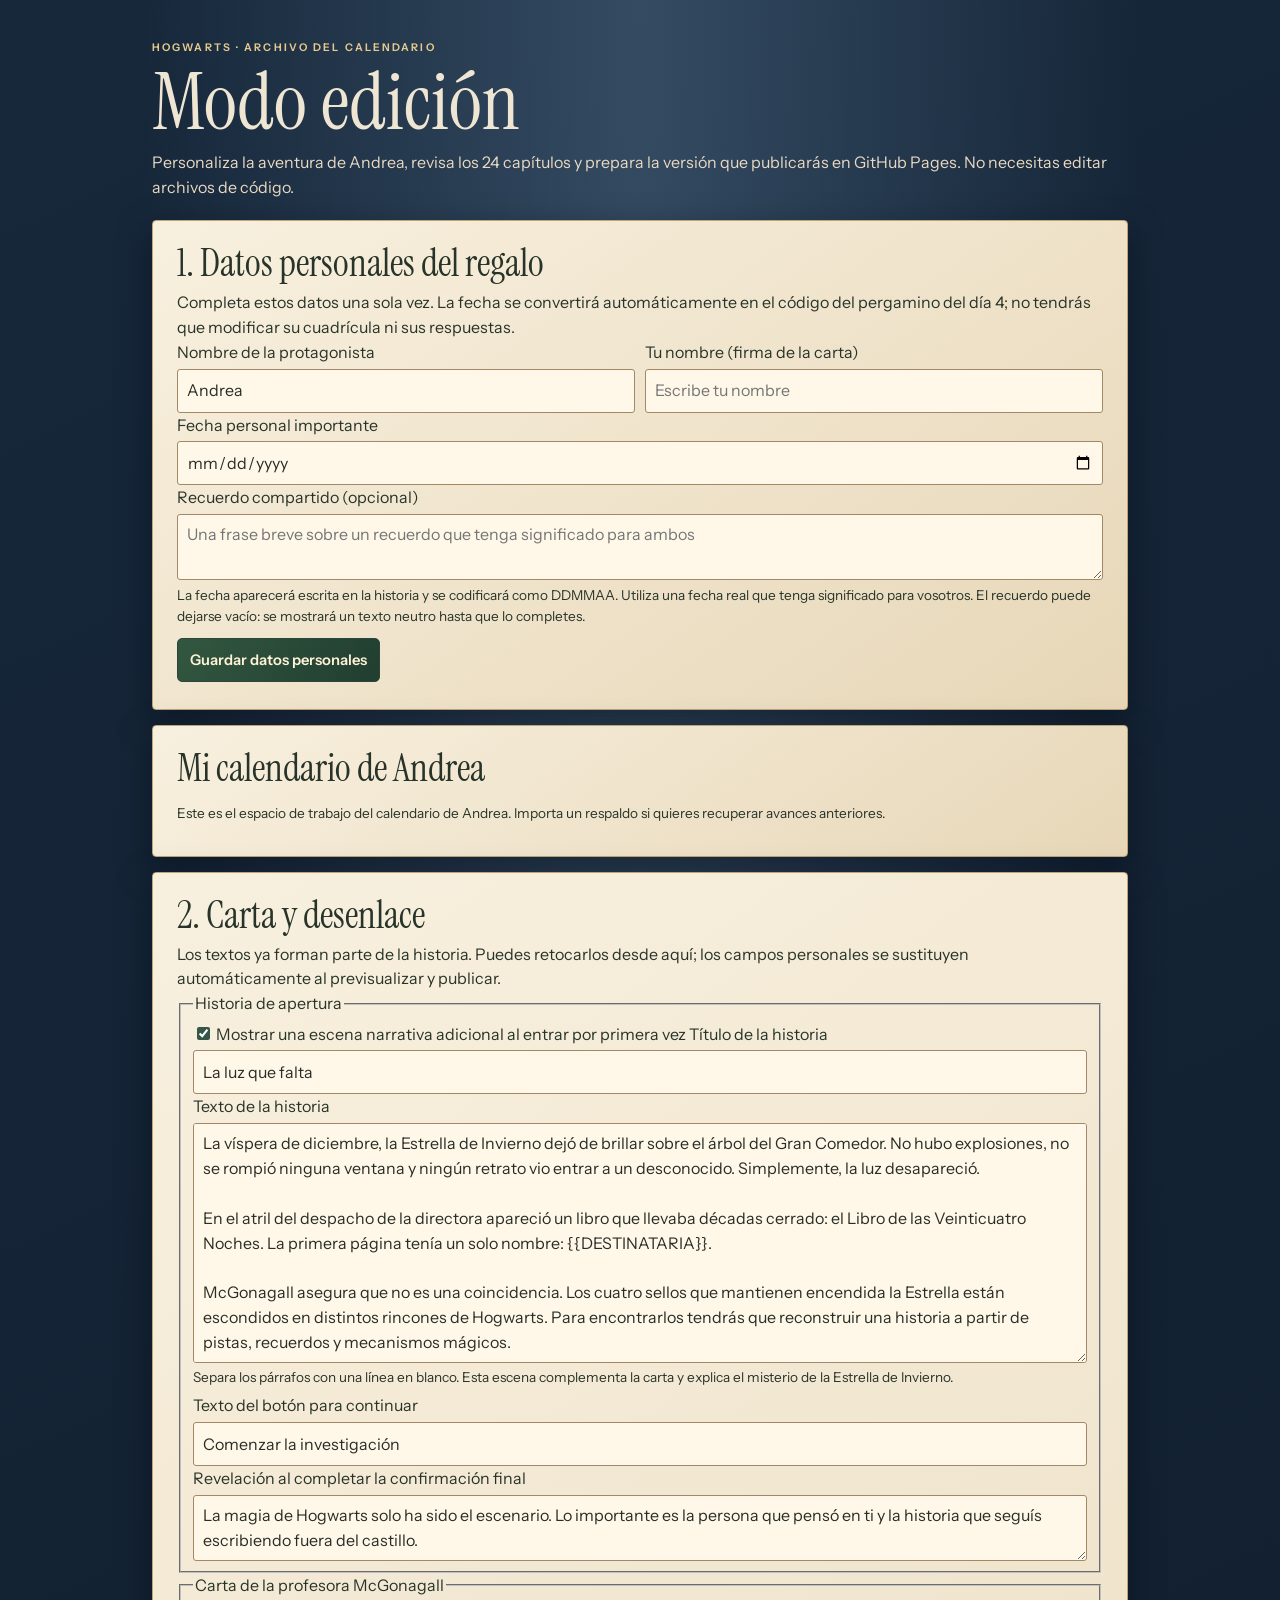
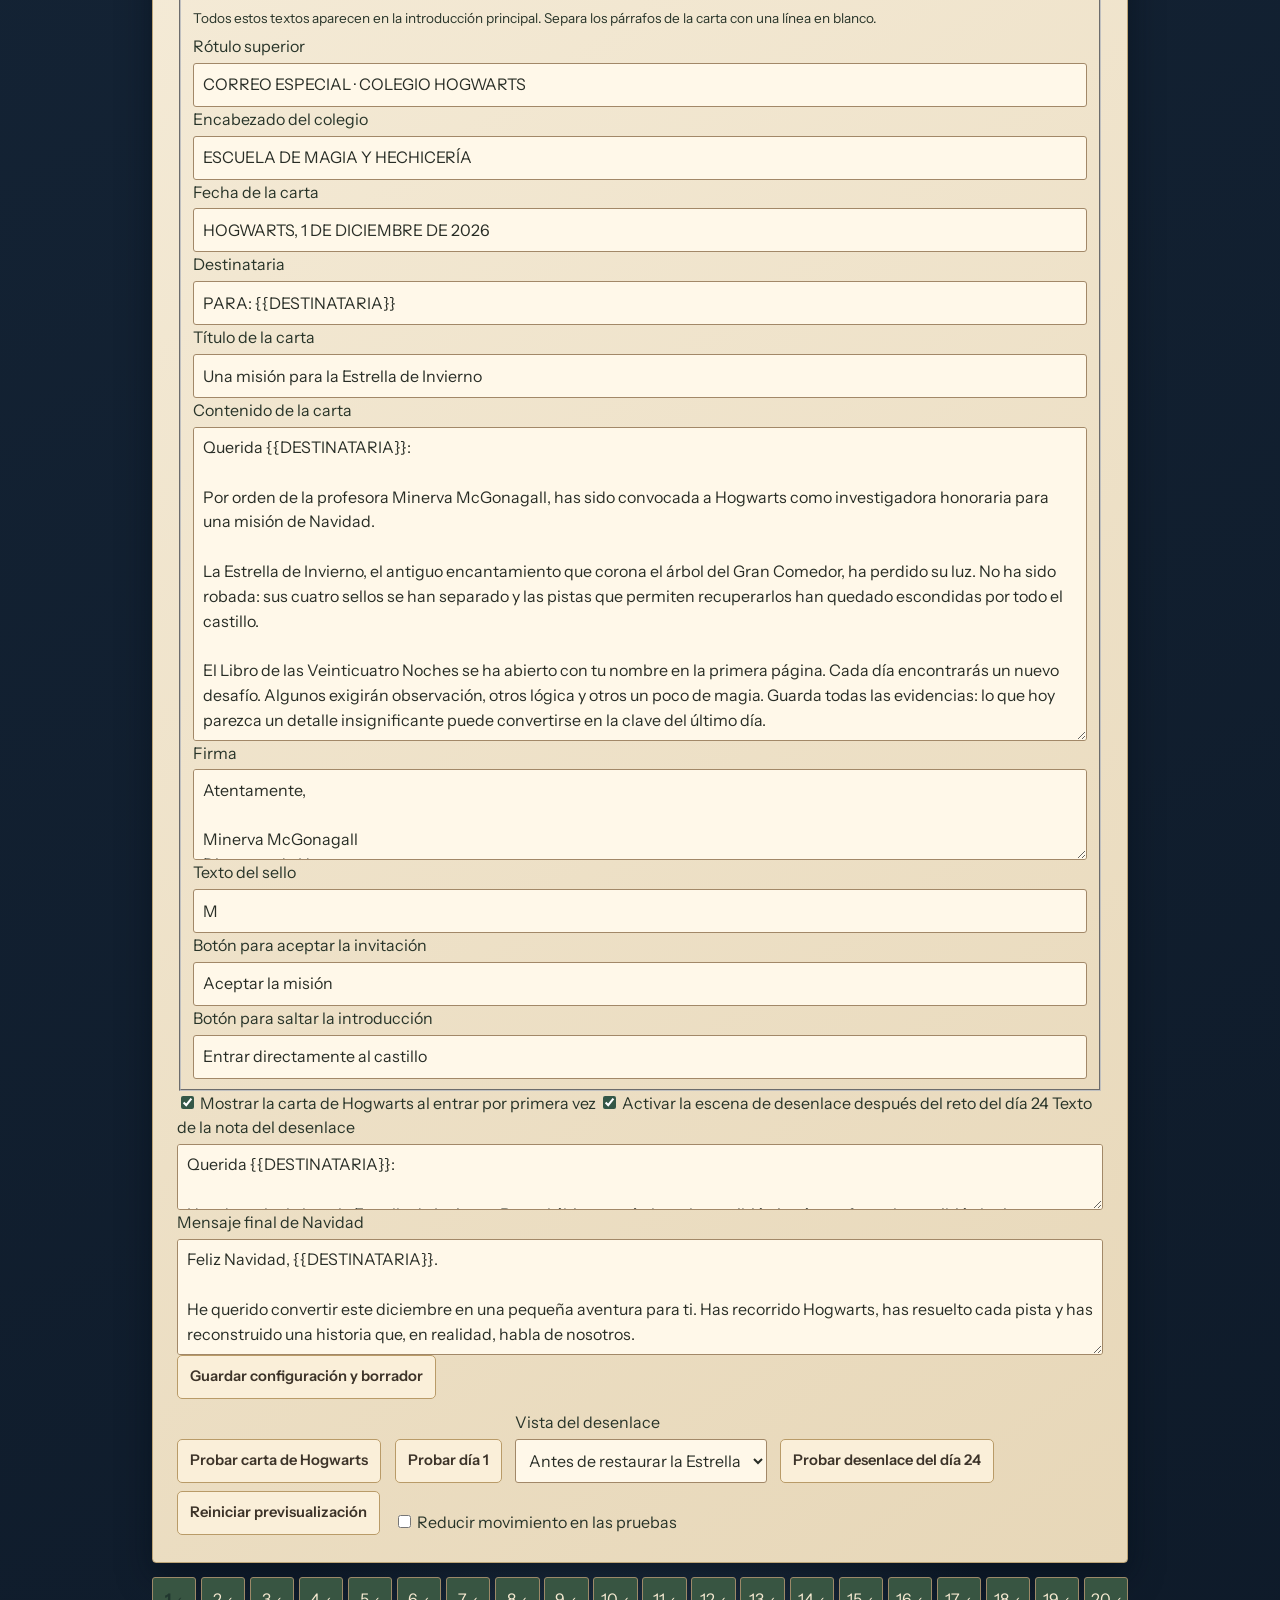
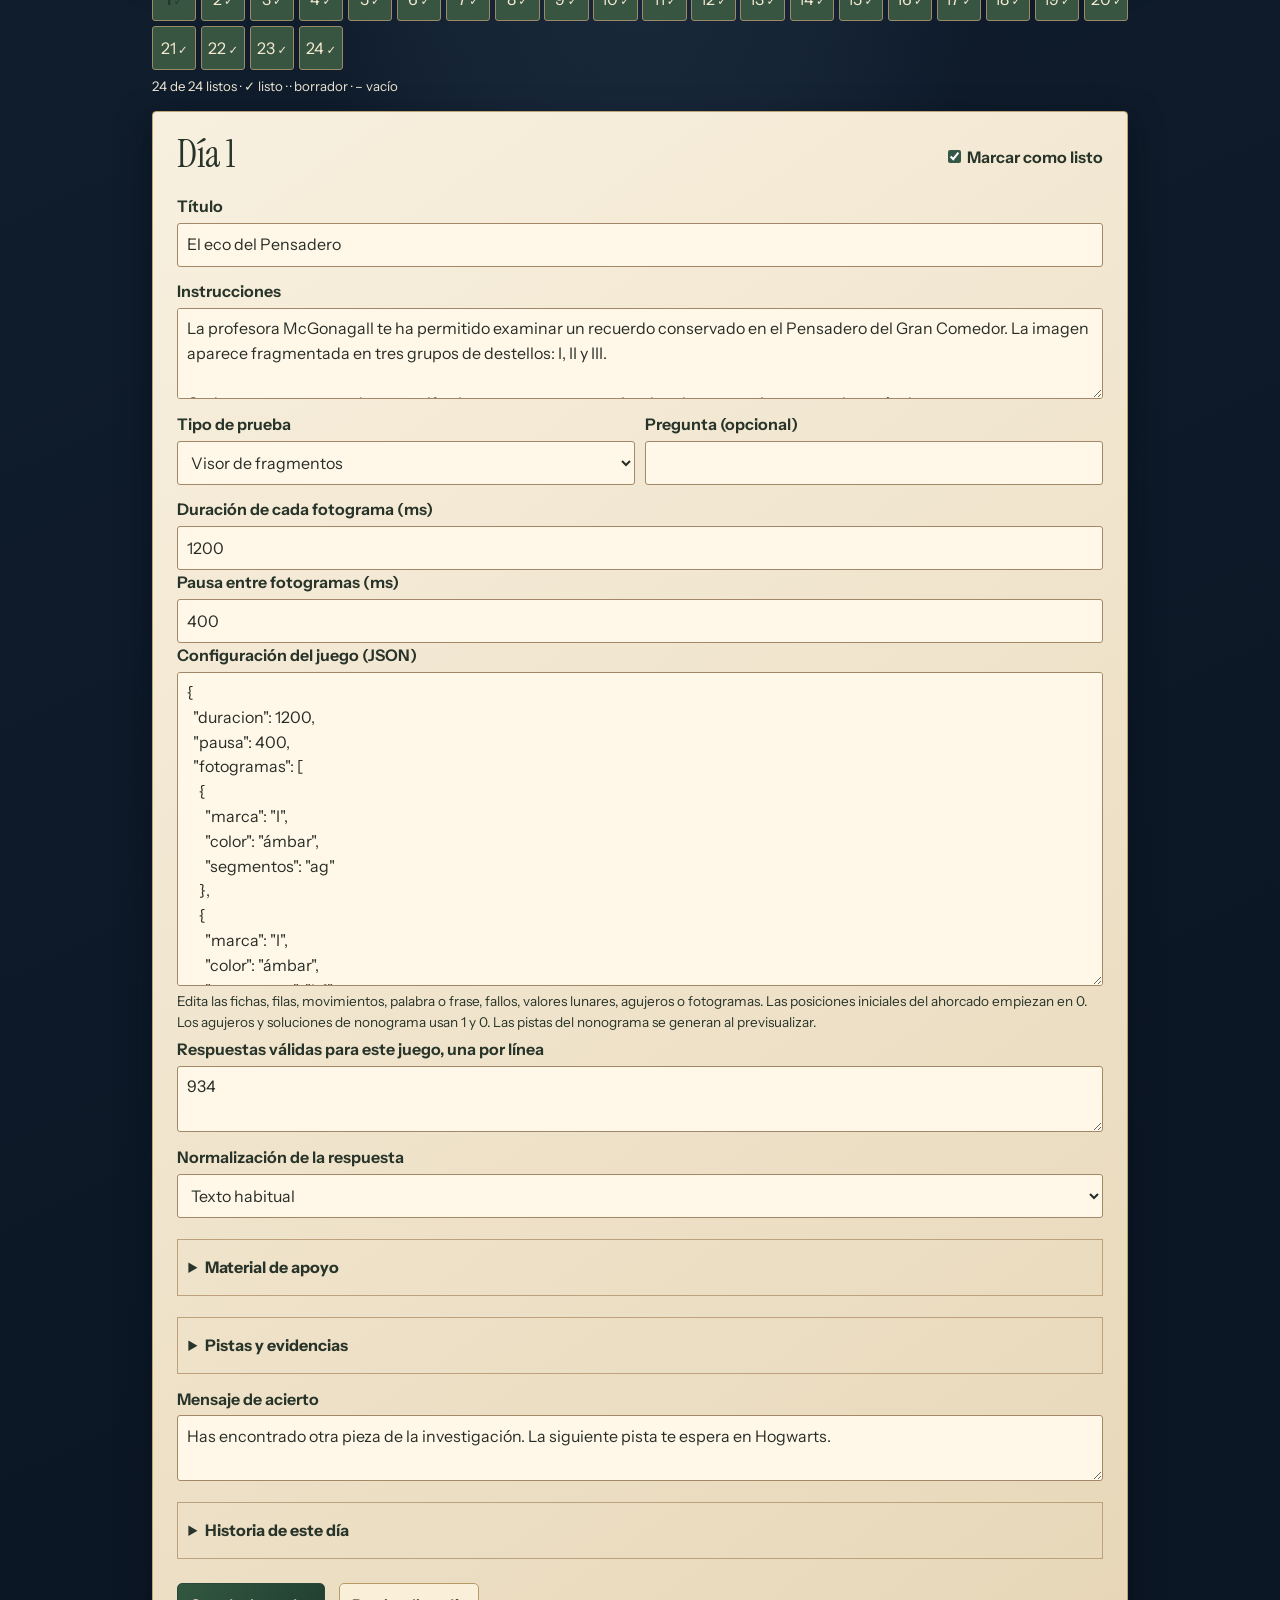
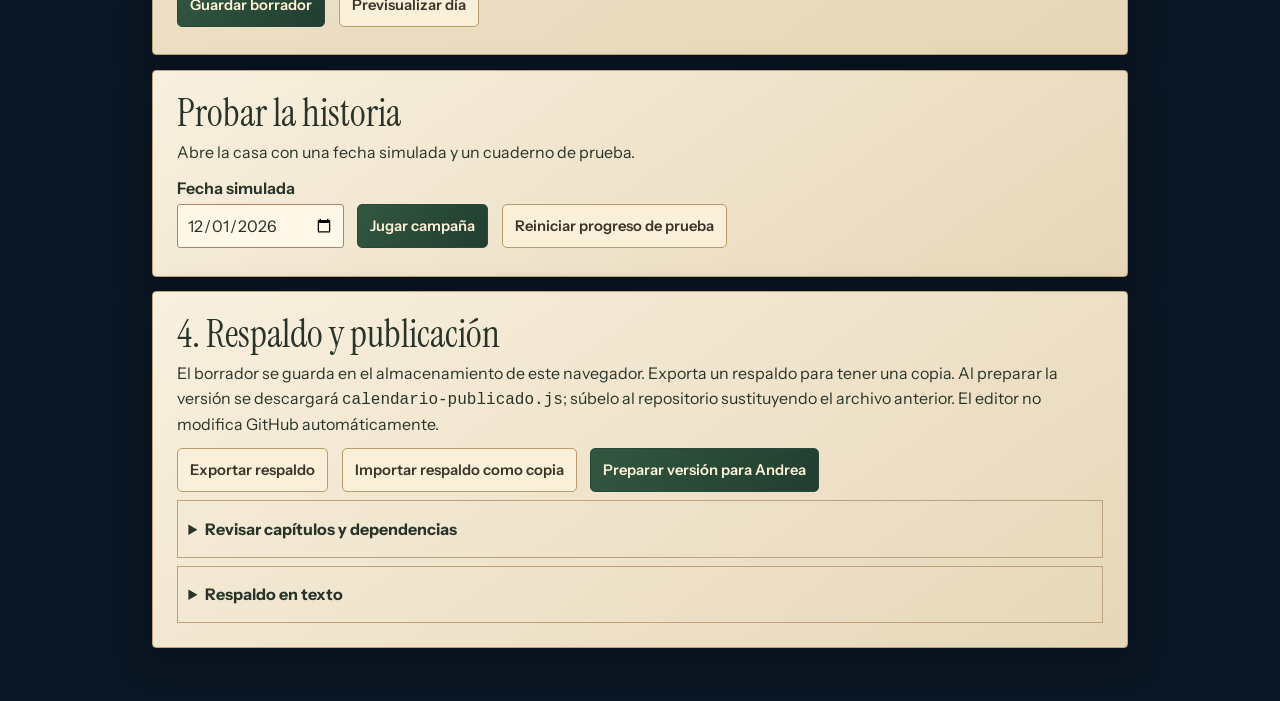
==== commit c6ceb7fc: "Quita ubicación del regalo del calendario" ====
--- a/CalendarioAdvientoHP/editor.html
+++ b/CalendarioAdvientoHP/editor.html
@@ -38,7 +38,6 @@
           </div>
           <div class="columnas">
             <label>Fecha personal importante <input name="fechaEspecial" type="date" required></label>
-            <label>Lugar donde estará el regalo <input name="lugarRegalo" placeholder="Ej.: dentro del armario, bajo el árbol…" required></label>
           </div>
           <label>Recuerdo compartido (opcional) <textarea name="recuerdoCompartido" rows="2" placeholder="Una frase breve sobre un recuerdo que tenga significado para ambos"></textarea></label>
           <p class="ayuda">La fecha aparecerá escrita en la historia y se codificará como DDMMAA. Utiliza una fecha real que tenga significado para vosotros. El recuerdo puede dejarse vacío: se mostrará un texto neutro hasta que lo completes.</p>
@@ -85,7 +84,6 @@
           <label><input type="checkbox" name="introduccion"> Mostrar la carta de Hogwarts al entrar por primera vez</label>
           <label><input type="checkbox" name="final"> Activar la escena de desenlace después del reto del día 24</label>
           <label>Texto de la nota del desenlace <textarea name="nota" rows="2"></textarea></label>
-          <label>Última pista del regalo <textarea name="pista" rows="2"></textarea></label>
           <label>Mensaje final de Navidad <textarea name="mensaje" rows="4"></textarea></label>
           <button class="control-reto" type="submit">Guardar configuración y borrador</button>
         </form>
